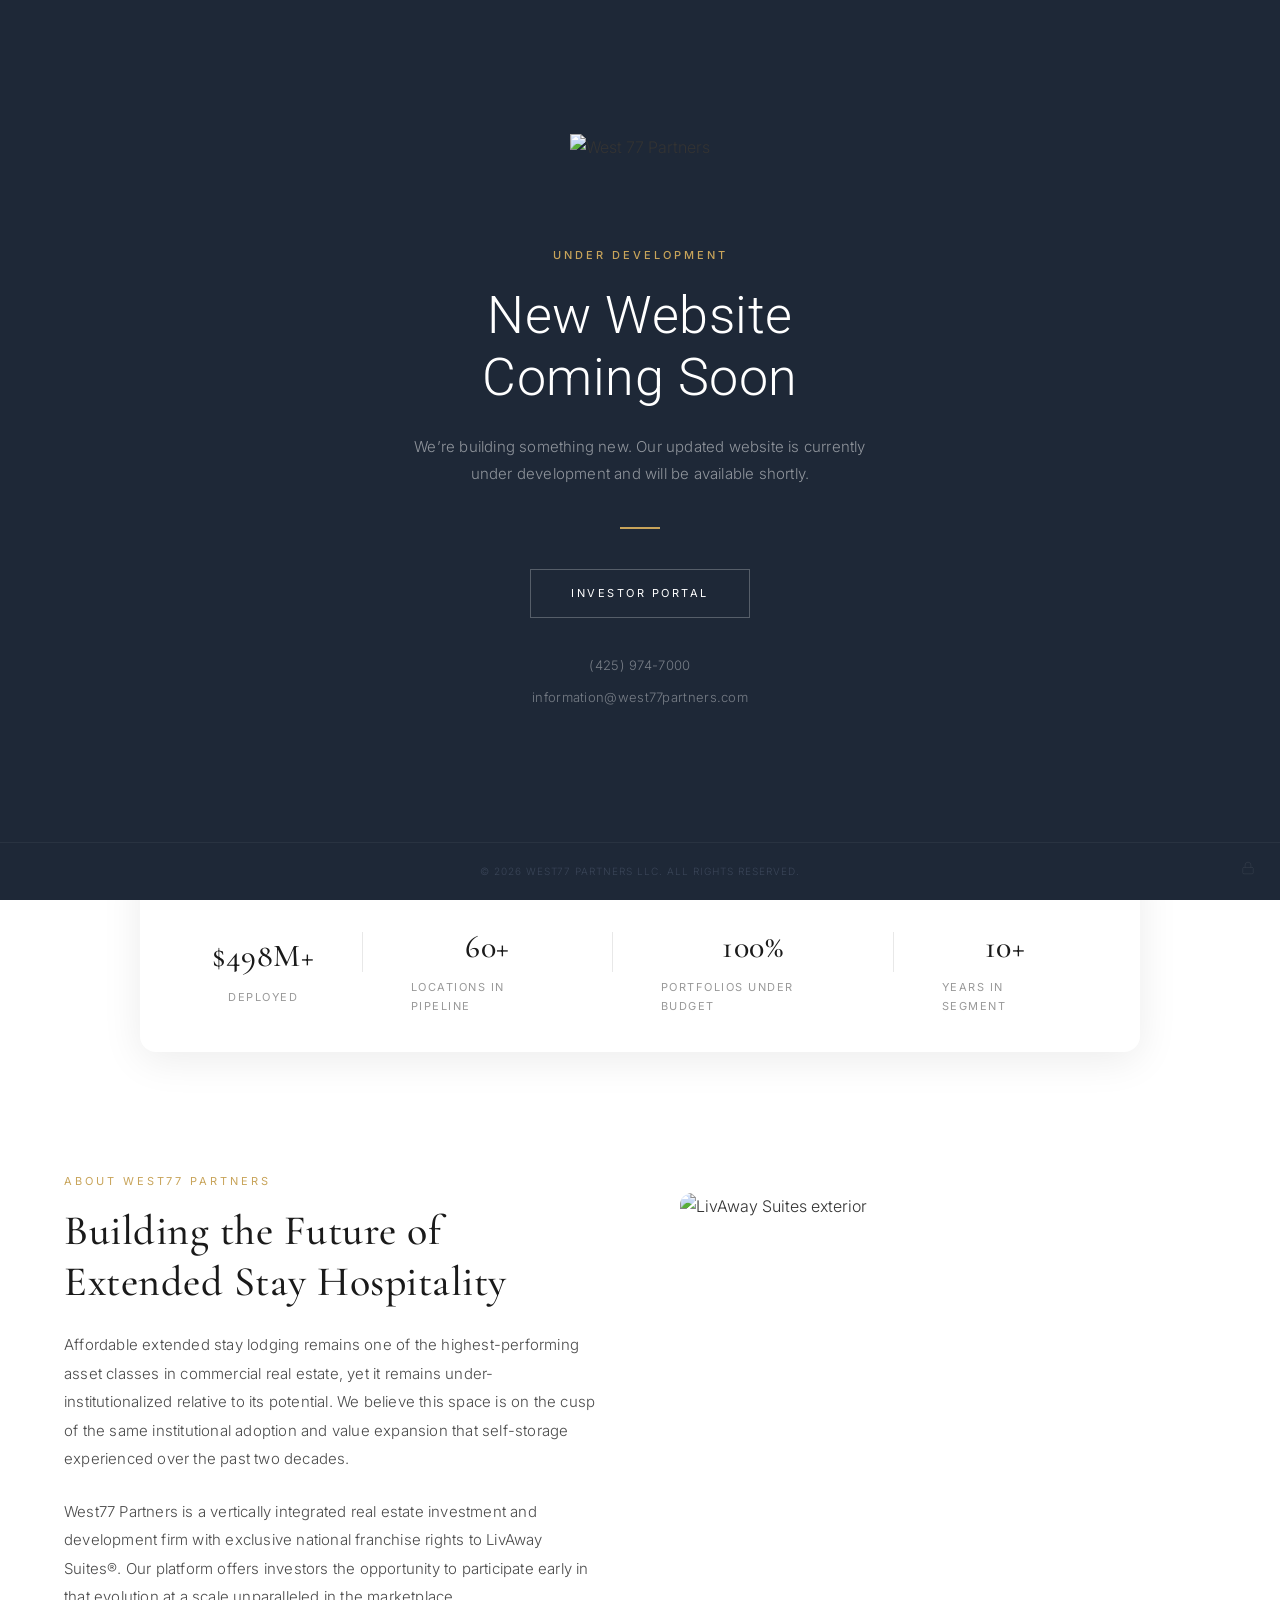
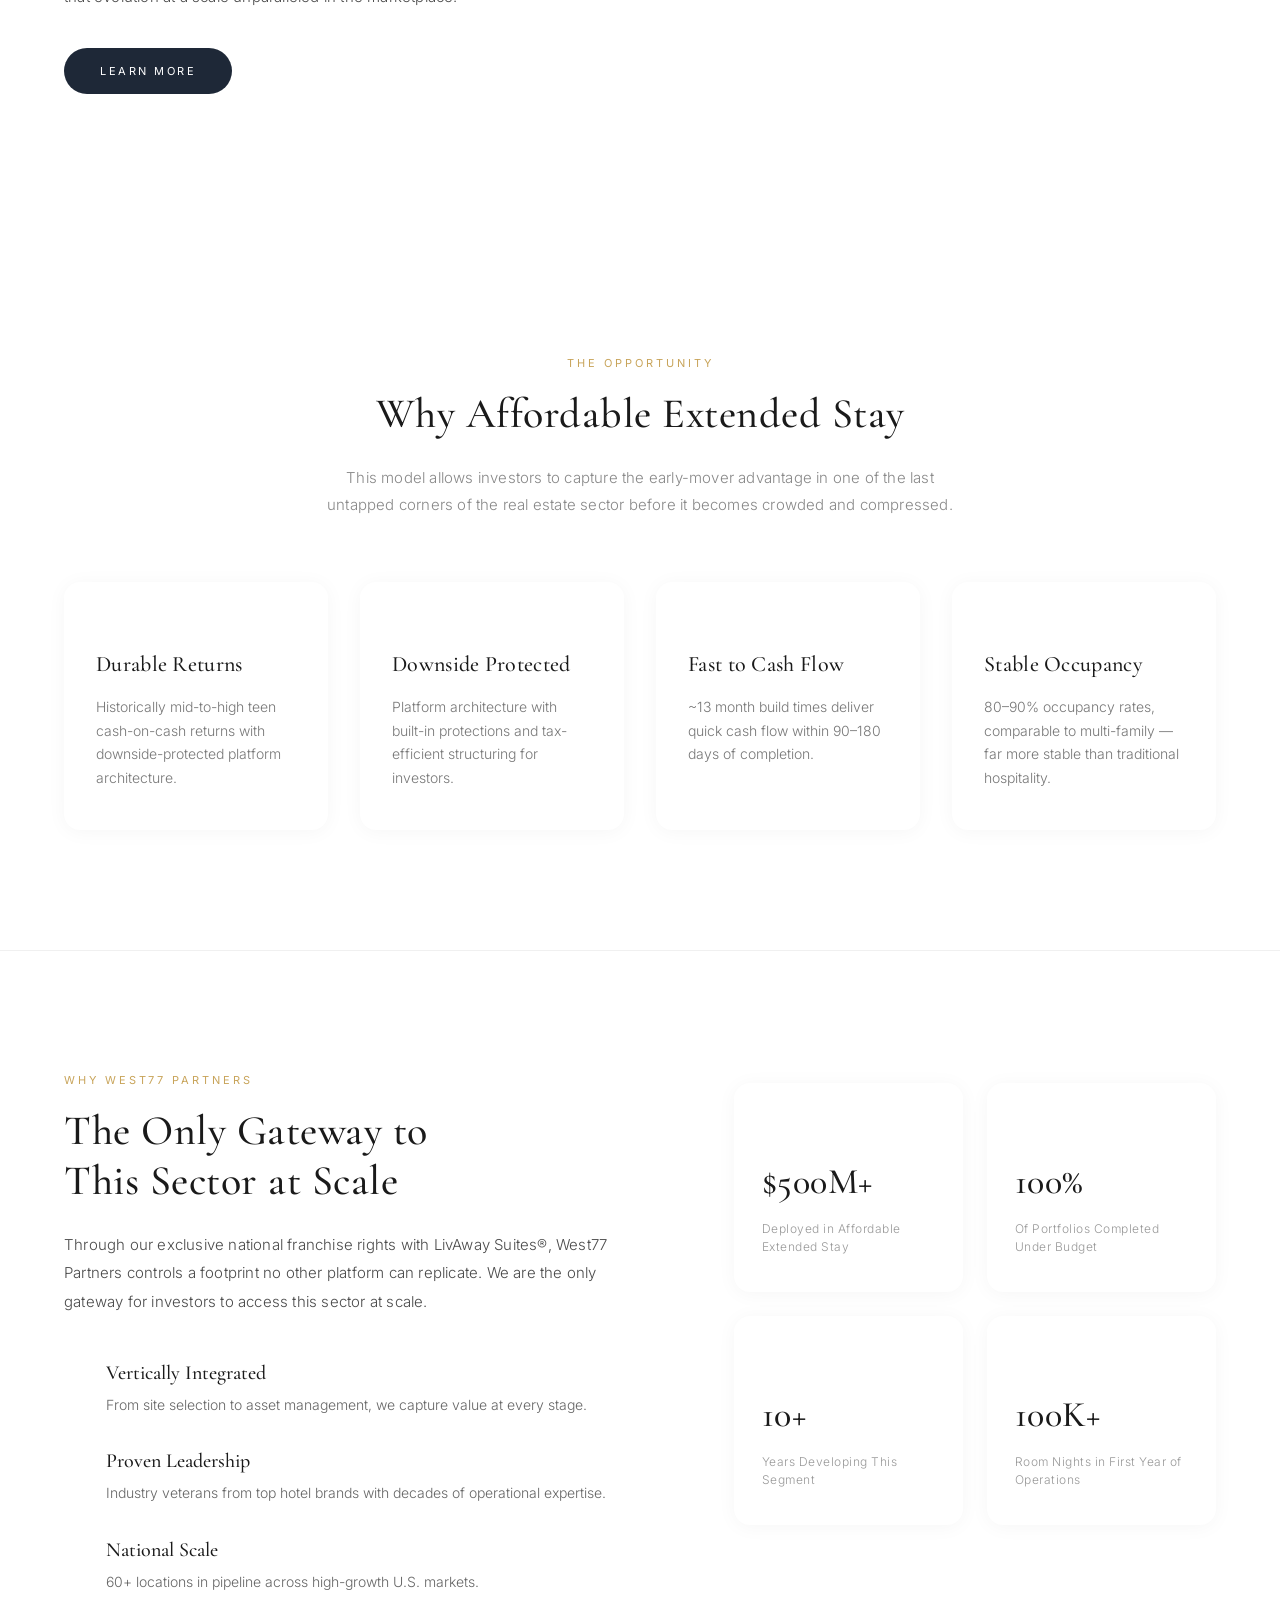
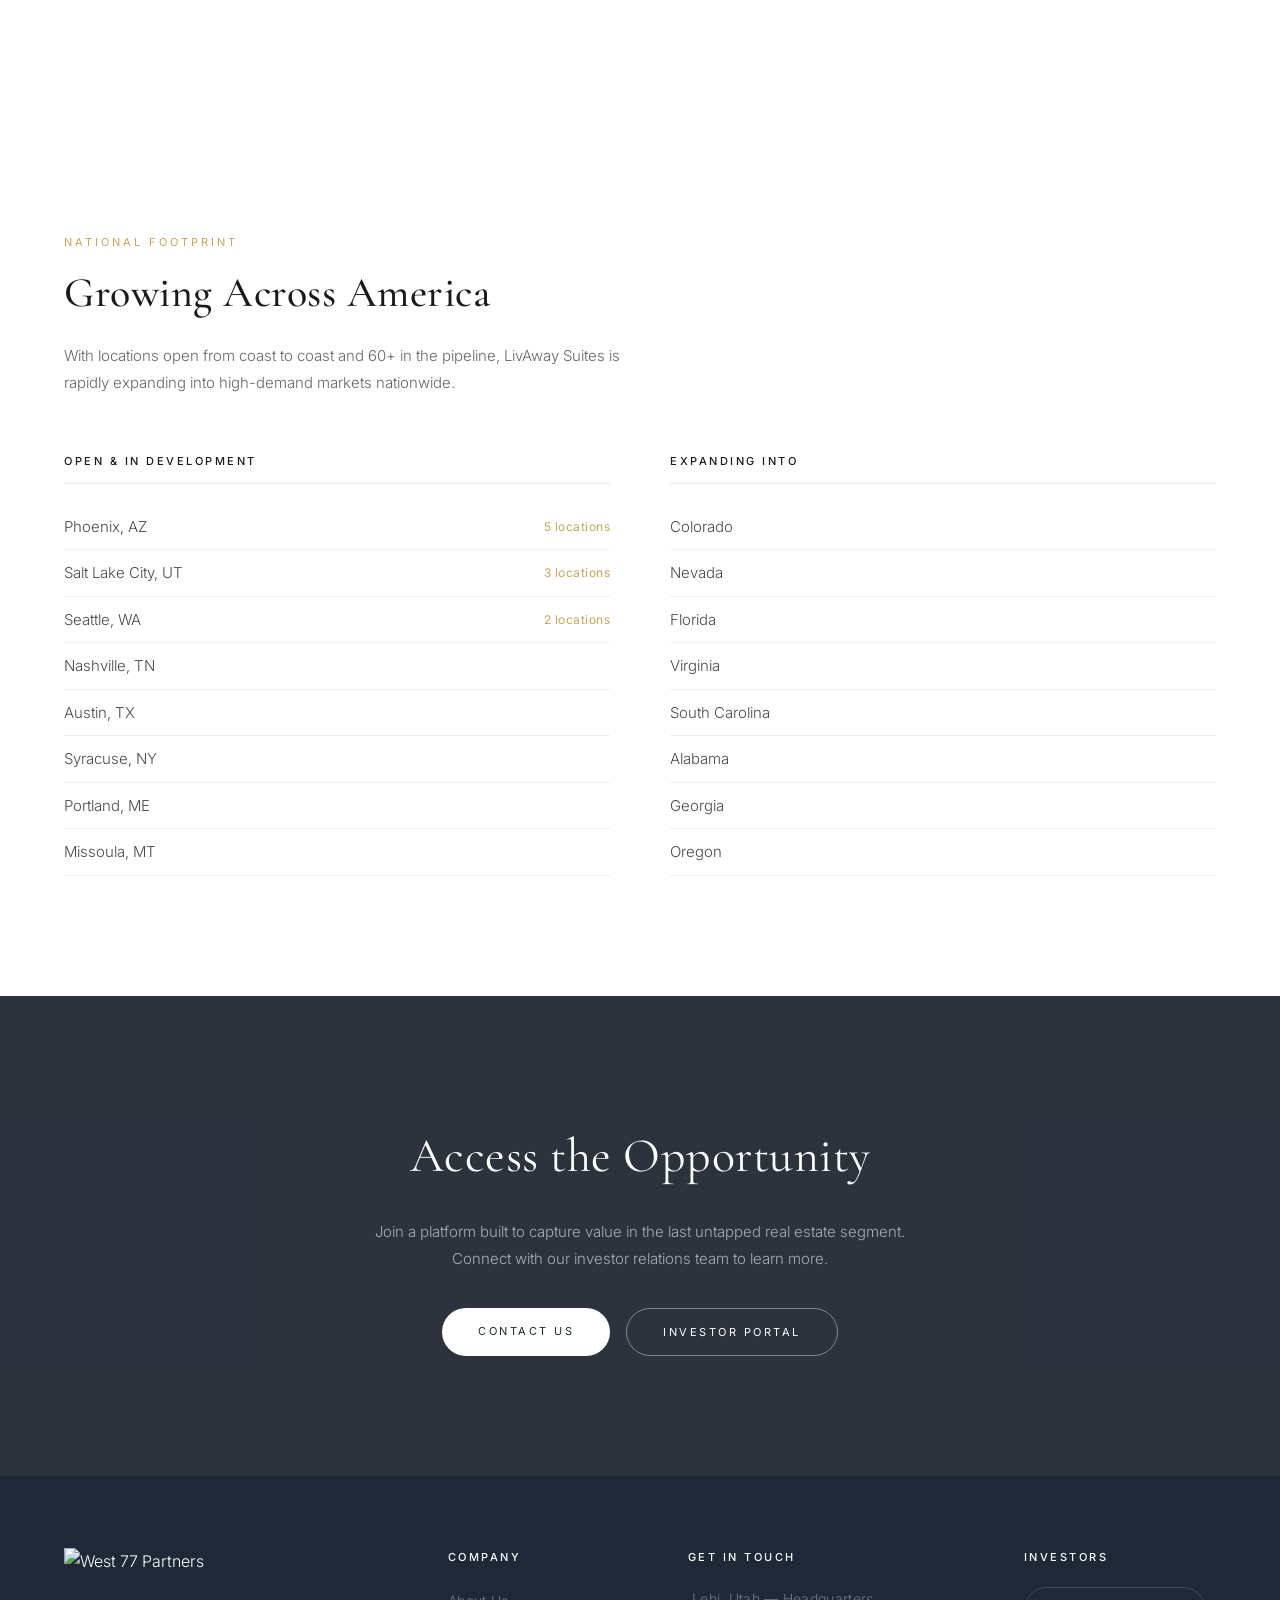
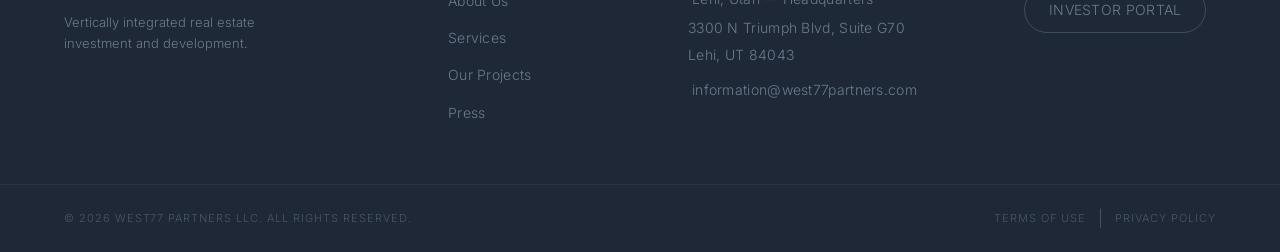
==== index.html @ bc7c690f "Break up boxy layout: floating trust bar, borderless cards, white sections - Trust bar now floats ov" ====
<!DOCTYPE html>
<html lang="en">
<head>
  <title>West77 Partners | Affordable Extended Stay Development</title>
  <meta charset="UTF-8">
  <meta name="viewport" content="width=device-width, initial-scale=1.0">
  <link rel="stylesheet" href="styles.css">
  <link rel="preconnect" href="https://fonts.googleapis.com">
  <link rel="preconnect" href="https://fonts.gstatic.com" crossorigin>
  <link href="https://fonts.googleapis.com/css2?family=Inter:wght@300;400;500&family=Cormorant+Garamond:ital,wght@0,300;0,400;0,500;0,600;1,300;1,400&family=Roboto:wght@300;400&display=swap" rel="stylesheet">
  <script src="https://unpkg.com/lucide@latest"></script>

</head>
<body>

  <!-- Coming Soon Gate -->
  <div id="gate" class="gate">
    <div class="gate__inner">
      <div class="gate__content">
        <img src="https://res.cloudinary.com/ddfrakts6/image/upload/v1774016789/Group_261_m4pspe.png" alt="West 77 Partners" class="gate__logo">
        <p class="gate__eyebrow">Under Development</p>
        <h1 class="gate__title">New Website<br>Coming Soon</h1>
        <p class="gate__text">We&rsquo;re building something new. Our updated website is currently under development and will be available shortly.</p>
        <div class="gate__divider"></div>
        <a href="https://west77partners.portal.agorareal.com/#/login" class="gate__btn">Investor Portal</a>
        <div class="gate__contact">
          <a href="tel:+14259747000">(425) 974-7000</a>
          <a href="mailto:information@west77partners.com">information@west77partners.com</a>
        </div>
      </div>
      <div class="gate__footer">
        <p>&copy; 2026 WEST77 PARTNERS LLC. ALL RIGHTS RESERVED.</p>
      </div>
    </div>
    <!-- Subtle unlock trigger -->
    <button id="gateUnlockTrigger" class="gate__unlock-trigger" aria-label="Preview site">
      <svg width="14" height="14" viewBox="0 0 24 24" fill="none" stroke="currentColor" stroke-width="1.5"><rect x="3" y="11" width="18" height="11" rx="2" ry="2"/><path d="M7 11V7a5 5 0 0 1 10 0v4"/></svg>
    </button>
    <!-- Password modal -->
    <div id="gateModal" class="gate__modal">
      <div class="gate__modal-box">
        <p class="gate__modal-label">Enter password to preview</p>
        <input type="password" id="gatePassword" class="gate__modal-input" placeholder="Password" autocomplete="off">
        <div class="gate__modal-actions">
          <button id="gateSubmit" class="gate__modal-submit">Enter</button>
          <button id="gateCancel" class="gate__modal-cancel">Cancel</button>
        </div>
        <p id="gateError" class="gate__modal-error"></p>
      </div>
    </div>
  </div>

  <header class="header ">
    <div class="header__inner">
      <a href="/" class="header__logo">
        <img src="https://res.cloudinary.com/ddfrakts6/image/upload/v1774016789/Group_261_m4pspe.png" alt="West 77 Partners" class="logo-img">
      </a>
      <nav class="nav">
        <ul class="nav__list">
          <li class="nav__item">
            <a href="about.html" class="nav__link ">ABOUT US</a>
          </li>
          <li class="nav__item">
            <a href="services.html" class="nav__link ">SERVICES</a>
          </li>
          <li class="nav__item">
            <a href="projects.html" class="nav__link ">OUR PROJECTS</a>
          </li>
          <li class="nav__item">
            <a href="press.html" class="nav__link ">PRESS</a>
          </li>
          <li class="nav__item">
            <a href="contact.html" class="nav__link ">CONTACT US</a>
          </li>
          <li class="nav__item">
            <a href="https://west77partners.portal.agorareal.com/#/login" class="nav__link nav__link--outlined">INVESTOR LOG IN</a>
          </li>
        </ul>
      </nav>
      <button class="hamburger" aria-label="Toggle menu">
        <span></span>
        <span></span>
        <span></span>
      </button>
    </div>
  </header>


  <!-- Hero Section -->
  <section class="hero">
    <picture>
      <source media="(max-width: 768px)" srcset="https://res.cloudinary.com/ddfrakts6/image/upload/v1774018094/image_huprno.png">
      <img src="https://res.cloudinary.com/ddfrakts6/image/upload/v1774018060/image_1_mczqfw.png" alt="LivAway Suites property at dusk" class="hero__img">
    </picture>
    <div class="hero__overlay"></div>
    <div class="hero__content">
      <p class="hero__eyebrow">Affordable Extended Stay Development</p>
      <h1 class="hero__title">The Last Untapped<br>Real Estate Segment</h1>
      <p class="hero__subtitle">Institutional-quality access to one of the highest-performing asset classes in commercial real estate.</p>
      <div class="hero__cta">
        <a href="#about" class="btn btn--white">The Opportunity</a>
        <a href="https://west77partners.portal.agorareal.com/#/login" class="btn btn--outline-white">Investor Login</a>
      </div>
    </div>
    <a href="#about" class="hero__scroll-arrow" aria-label="Scroll down">
      <svg width="20" height="20" viewBox="0 0 24 24" fill="none" stroke="currentColor" stroke-width="1.5"><path d="M12 5v14"/><path d="M19 12l-7 7-7-7"/></svg>
    </a>
  </section>

  <!-- Ticker / Trust Bar -->
  <section class="trust-bar">
    <div class="container trust-bar__inner">
      <div class="trust-bar__item">
        <i data-lucide="trending-up" class="trust-bar__icon"></i>
        <span class="trust-bar__number count-up">$500M+</span>
        <span class="trust-bar__label">Deployed</span>
      </div>
      <div class="trust-bar__divider"></div>
      <div class="trust-bar__item">
        <i data-lucide="map-pin" class="trust-bar__icon"></i>
        <span class="trust-bar__number count-up">60+</span>
        <span class="trust-bar__label">Locations in Pipeline</span>
      </div>
      <div class="trust-bar__divider"></div>
      <div class="trust-bar__item">
        <i data-lucide="check-circle" class="trust-bar__icon"></i>
        <span class="trust-bar__number count-up">100%</span>
        <span class="trust-bar__label">Portfolios Under Budget</span>
      </div>
      <div class="trust-bar__divider"></div>
      <div class="trust-bar__item">
        <i data-lucide="calendar" class="trust-bar__icon"></i>
        <span class="trust-bar__number count-up">10+</span>
        <span class="trust-bar__label">Years in Segment</span>
      </div>
    </div>
  </section>

  <!-- About / Thesis Section -->
  <section class="about" id="about">
    <div class="container about__grid">
      <div class="about__text reveal--left reveal">
        <p class="about__eyebrow">About West77 Partners</p>
        <h2 class="section-title">Building the Future of<br>Extended Stay Hospitality</h2>
        <p class="about__description">
          Affordable extended stay lodging remains one of the highest-performing asset classes in commercial real estate, yet it remains under-institutionalized relative to its potential. We believe this space is on the cusp of the same institutional adoption and value expansion that self-storage experienced over the past two decades.
        </p>
        <p class="about__description">
          West77 Partners is a vertically integrated real estate investment and development firm with exclusive national franchise rights to LivAway Suites&reg;. Our platform offers investors the opportunity to participate early in that evolution at a scale unparalleled in the marketplace.
        </p>
        <a href="#opportunity" class="btn btn--dark">Learn More</a>
      </div>
      <div class="about__image reveal--right reveal">
        <img src="https://res.cloudinary.com/ddfrakts6/image/upload/v1774018094/image_huprno.png" alt="LivAway Suites exterior" class="about__img">
      </div>
    </div>
  </section>

  <!-- The Opportunity -->
  <section class="opportunity" id="opportunity">
    <div class="container">
      <div class="opportunity__header reveal">
        <p class="opportunity__eyebrow">The Opportunity</p>
        <h2 class="section-title">Why Affordable Extended Stay</h2>
        <p class="opportunity__intro">This model allows investors to capture the early-mover advantage in one of the last untapped corners of the real estate sector before it becomes crowded and compressed.</p>
      </div>
      <div class="opportunity__grid reveal-stagger">
        <div class="opportunity__card reveal-item">
          <div class="opportunity__icon">
            <i data-lucide="dollar-sign" class="icon icon--gold"></i>
          </div>
          <h3 class="opportunity__card-title">Durable Returns</h3>
          <p class="opportunity__card-text">Historically mid-to-high teen cash-on-cash returns with downside-protected platform architecture.</p>
        </div>
        <div class="opportunity__card reveal-item">
          <div class="opportunity__icon">
            <i data-lucide="shield" class="icon icon--gold"></i>
          </div>
          <h3 class="opportunity__card-title">Downside Protected</h3>
          <p class="opportunity__card-text">Platform architecture with built-in protections and tax-efficient structuring for investors.</p>
        </div>
        <div class="opportunity__card reveal-item">
          <div class="opportunity__icon">
            <i data-lucide="clock" class="icon icon--gold"></i>
          </div>
          <h3 class="opportunity__card-title">Fast to Cash Flow</h3>
          <p class="opportunity__card-text">~13 month build times deliver quick cash flow within 90&ndash;180 days of completion.</p>
        </div>
        <div class="opportunity__card reveal-item">
          <div class="opportunity__icon">
            <i data-lucide="activity" class="icon icon--gold"></i>
          </div>
          <h3 class="opportunity__card-title">Stable Occupancy</h3>
          <p class="opportunity__card-text">80&ndash;90% occupancy rates, comparable to multi-family &mdash; far more stable than traditional hospitality.</p>
        </div>
      </div>
    </div>
  </section>

  <!-- Why West77 -->
  <section class="why" id="services">
    <div class="container why__grid">
      <div class="why__text reveal--left reveal">
        <p class="why__eyebrow">Why West77 Partners</p>
        <h2 class="section-title">The Only Gateway to<br>This Sector at Scale</h2>
        <p class="why__description">
          Through our exclusive national franchise rights with LivAway Suites&reg;, West77 Partners controls a footprint no other platform can replicate. We are the only gateway for investors to access this sector at scale.
        </p>
        <div class="why__features">
          <div class="why__feature">
            <i data-lucide="layers" class="icon icon--gold-sm"></i>
            <div>
              <h4 class="why__feature-title">Vertically Integrated</h4>
              <p class="why__feature-text">From site selection to asset management, we capture value at every stage.</p>
            </div>
          </div>
          <div class="why__feature">
            <i data-lucide="award" class="icon icon--gold-sm"></i>
            <div>
              <h4 class="why__feature-title">Proven Leadership</h4>
              <p class="why__feature-text">Industry veterans from top hotel brands with decades of operational expertise.</p>
            </div>
          </div>
          <div class="why__feature">
            <i data-lucide="globe" class="icon icon--gold-sm"></i>
            <div>
              <h4 class="why__feature-title">National Scale</h4>
              <p class="why__feature-text">60+ locations in pipeline across high-growth U.S. markets.</p>
            </div>
          </div>
        </div>
      </div>
      <div class="why__stats reveal-stagger">
        <div class="why__stat-card reveal-item">
          <i data-lucide="trending-up" class="why__stat-icon"></i>
          <span class="why__stat-number">$500M+</span>
          <span class="why__stat-label">Deployed in Affordable Extended Stay</span>
        </div>
        <div class="why__stat-card reveal-item">
          <i data-lucide="check-circle" class="why__stat-icon"></i>
          <span class="why__stat-number">100%</span>
          <span class="why__stat-label">Of Portfolios Completed Under Budget</span>
        </div>
        <div class="why__stat-card reveal-item">
          <i data-lucide="calendar" class="why__stat-icon"></i>
          <span class="why__stat-number">10+</span>
          <span class="why__stat-label">Years Developing This Segment</span>
        </div>
        <div class="why__stat-card reveal-item">
          <i data-lucide="bed-double" class="why__stat-icon"></i>
          <span class="why__stat-number">100K+</span>
          <span class="why__stat-label">Room Nights in First Year of Operations</span>
        </div>
      </div>
    </div>
  </section>

  <!-- National Footprint -->
  <section class="footprint" id="projects">
    <div class="container">
      <div class="footprint__header reveal">
        <p class="footprint__eyebrow">National Footprint</p>
        <h2 class="section-title">Growing Across America</h2>
        <p class="footprint__intro">With locations open from coast to coast and 60+ in the pipeline, LivAway Suites is rapidly expanding into high-demand markets nationwide.</p>
      </div>
      <div class="footprint__locations reveal">
        <div class="footprint__col">
          <h4 class="footprint__col-title">Open &amp; In Development</h4>
          <ul class="footprint__list">
            <li>Phoenix, AZ <span class="footprint__count">5 locations</span></li>
            <li>Salt Lake City, UT <span class="footprint__count">3 locations</span></li>
            <li>Seattle, WA <span class="footprint__count">2 locations</span></li>
            <li>Nashville, TN</li>
            <li>Austin, TX</li>
            <li>Syracuse, NY</li>
            <li>Portland, ME</li>
            <li>Missoula, MT</li>
          </ul>
        </div>
        <div class="footprint__col">
          <h4 class="footprint__col-title">Expanding Into</h4>
          <ul class="footprint__list">
            <li>Colorado</li>
            <li>Nevada</li>
            <li>Florida</li>
            <li>Virginia</li>
            <li>South Carolina</li>
            <li>Alabama</li>
            <li>Georgia</li>
            <li>Oregon</li>
          </ul>
        </div>
      </div>
    </div>
  </section>

  <!-- CTA Section -->
  <section class="cta">
    <div class="cta__bg" style="background-image: url('https://res.cloudinary.com/ddfrakts6/image/upload/v1774018060/image_1_mczqfw.png');"></div>
    <div class="cta__overlay"></div>
    <div class="container cta__content reveal--scale reveal">
      <h2 class="cta__title">Access the Opportunity</h2>
      <p class="cta__text">Join a platform built to capture value in the last untapped real estate segment. Connect with our investor relations team to learn more.</p>
      <div class="cta__buttons">
        <a href="contact.html" class="btn btn--white">Contact Us</a>
        <a href="https://west77partners.portal.agorareal.com/#/login" class="btn btn--outline-white">Investor Portal</a>
      </div>
    </div>
  </section>

  <footer class="footer" id="contact">
    <div class="container footer__grid">
      <div class="footer__logo">
        <img src="https://res.cloudinary.com/ddfrakts6/image/upload/v1774016789/Group_261_m4pspe.png" alt="West 77 Partners" class="footer__logo-img">
        <p class="footer__tagline">Vertically integrated real estate investment and development.</p>
      </div>
      <div class="footer__links">
        <h4 class="footer__heading">COMPANY</h4>
        <ul class="footer__list">
          <li><a href="about.html">About Us</a></li>
          <li><a href="services.html">Services</a></li>
          <li><a href="projects.html">Our Projects</a></li>
          <li><a href="press.html">Press</a></li>
        </ul>
      </div>
      <div class="footer__contact">
        <h4 class="footer__heading">GET IN TOUCH</h4>
        <p><i data-lucide="map-pin" class="footer__icon"></i> Lehi, Utah &mdash; Headquarters</p>
        <p>3300 N Triumph Blvd, Suite G70</p>
        <p>Lehi, UT 84043</p>
        <p class="footer__contact-gap"><i data-lucide="mail" class="footer__icon"></i> <a href="mailto:information@west77partners.com">information@west77partners.com</a></p>
      </div>
      <div class="footer__investor">
        <h4 class="footer__heading">INVESTORS</h4>
        <a href="https://west77partners.portal.agorareal.com/#/login" class="btn btn--outline-light btn--sm">Investor Portal</a>
      </div>
    </div>
    <div class="footer__bottom">
      <div class="container footer__bottom-inner">
        <p>&copy; 2026 WEST77 PARTNERS LLC. ALL RIGHTS RESERVED.</p>
        <div class="footer__legal">
          <a href="#">TERMS OF USE</a>
          <span>|</span>
          <a href="#">PRIVACY POLICY</a>
        </div>
      </div>
    </div>
  </footer>

  <script src="script.js"></script>
  <script>lucide.createIcons();</script>

  <style>
    /* ========== Coming Soon Gate ========== */
    .gate {
      position: fixed;
      inset: 0;
      z-index: 10000;
      background: #1e2837;
      display: flex;
      align-items: center;
      justify-content: center;
      transition: opacity 0.6s cubic-bezier(0.16, 1, 0.3, 1),
                  visibility 0.6s;
    }
    .gate.gate--hidden {
      opacity: 0;
      visibility: hidden;
      pointer-events: none;
    }
    .gate__inner {
      width: 100%;
      min-height: 100vh;
      display: flex;
      flex-direction: column;
      align-items: center;
      justify-content: center;
    }
    .gate__content {
      text-align: center;
      max-width: 520px;
      padding: 40px 24px;
      flex: 1;
      display: flex;
      flex-direction: column;
      align-items: center;
      justify-content: center;
    }
    .gate__logo {
      height: 60px;
      width: auto;
      margin-bottom: 52px;
      animation: gateFadeIn 1s 0.2s cubic-bezier(0.16, 1, 0.3, 1) both;
    }
    .gate__eyebrow {
      font-family: 'Inter', sans-serif;
      font-size: 11px;
      font-weight: 500;
      letter-spacing: 3px;
      text-transform: uppercase;
      color: #c8a45a;
      margin-bottom: 20px;
      animation: gateFadeUp 0.8s 0.4s cubic-bezier(0.16, 1, 0.3, 1) both;
    }
    .gate__title {
      font-family: 'Roboto', sans-serif;
      font-size: 52px;
      font-weight: 300;
      color: #fff;
      line-height: 1.2;
      margin-bottom: 24px;
      letter-spacing: 0.5px;
      animation: gateFadeUp 0.8s 0.5s cubic-bezier(0.16, 1, 0.3, 1) both;
    }
    .gate__text {
      font-size: 15px;
      font-weight: 300;
      color: rgba(255, 255, 255, 0.5);
      line-height: 1.8;
      margin-bottom: 40px;
      letter-spacing: 0.2px;
      animation: gateFadeUp 0.8s 0.6s cubic-bezier(0.16, 1, 0.3, 1) both;
    }
    .gate__divider {
      width: 40px;
      height: 2px;
      background: #c8a45a;
      margin: 0 auto 40px;
      animation: gateFadeUp 0.8s 0.7s cubic-bezier(0.16, 1, 0.3, 1) both;
    }
    .gate__btn {
      display: inline-block;
      padding: 14px 40px;
      font-family: 'Inter', sans-serif;
      font-size: 11px;
      font-weight: 400;
      letter-spacing: 2.5px;
      text-transform: uppercase;
      text-decoration: none;
      border: 1px solid rgba(255, 255, 255, 0.25);
      color: #fff;
      background: transparent;
      transition: all 0.3s;
      margin-bottom: 36px;
      animation: gateFadeUp 0.8s 0.8s cubic-bezier(0.16, 1, 0.3, 1) both;
    }
    .gate__btn:hover {
      background: #fff;
      color: #1e2837;
      border-color: #fff;
    }
    .gate__contact {
      display: flex;
      flex-direction: column;
      align-items: center;
      gap: 10px;
      animation: gateFadeUp 0.8s 0.9s cubic-bezier(0.16, 1, 0.3, 1) both;
    }
    .gate__contact a {
      color: rgba(255, 255, 255, 0.4);
      font-size: 13px;
      font-weight: 300;
      text-decoration: none;
      letter-spacing: 0.3px;
      transition: color 0.3s;
    }
    .gate__contact a:hover { color: #c8a45a; }
    .gate__footer {
      padding: 20px 24px;
      border-top: 1px solid rgba(255, 255, 255, 0.05);
      width: 100%;
      text-align: center;
    }
    .gate__footer p {
      font-size: 10px;
      color: #3a4558;
      letter-spacing: 1px;
    }

    /* Unlock trigger - small, subtle bottom-right icon */
    .gate__unlock-trigger {
      position: fixed;
      bottom: 16px;
      right: 16px;
      width: 32px;
      height: 32px;
      background: none;
      border: none;
      color: rgba(255, 255, 255, 0.08);
      cursor: pointer;
      display: flex;
      align-items: center;
      justify-content: center;
      transition: color 0.3s;
      z-index: 10001;
      padding: 0;
    }
    .gate__unlock-trigger:hover {
      color: rgba(255, 255, 255, 0.25);
    }

    /* Password modal */
    .gate__modal {
      position: fixed;
      inset: 0;
      z-index: 10002;
      background: rgba(15, 20, 30, 0.7);
      backdrop-filter: blur(8px);
      display: none;
      align-items: center;
      justify-content: center;
    }
    .gate__modal.active {
      display: flex;
    }
    .gate__modal-box {
      background: #1e2837;
      border: 1px solid rgba(255, 255, 255, 0.08);
      padding: 40px;
      max-width: 340px;
      width: 100%;
      text-align: center;
    }
    .gate__modal-label {
      font-family: 'Inter', sans-serif;
      font-size: 12px;
      font-weight: 400;
      letter-spacing: 1.5px;
      text-transform: uppercase;
      color: rgba(255, 255, 255, 0.5);
      margin-bottom: 20px;
    }
    .gate__modal-input {
      width: 100%;
      padding: 12px 16px;
      font-family: 'Inter', sans-serif;
      font-size: 14px;
      font-weight: 300;
      color: #fff;
      background: rgba(255, 255, 255, 0.05);
      border: 1px solid rgba(255, 255, 255, 0.12);
      outline: none;
      text-align: center;
      letter-spacing: 4px;
      margin-bottom: 20px;
      transition: border-color 0.3s;
    }
    .gate__modal-input:focus {
      border-color: #c8a45a;
    }
    .gate__modal-input::placeholder {
      color: rgba(255, 255, 255, 0.2);
      letter-spacing: 1px;
    }
    .gate__modal-actions {
      display: flex;
      gap: 12px;
    }
    .gate__modal-submit,
    .gate__modal-cancel {
      flex: 1;
      padding: 11px 20px;
      font-family: 'Inter', sans-serif;
      font-size: 11px;
      font-weight: 400;
      letter-spacing: 2px;
      text-transform: uppercase;
      border: none;
      cursor: pointer;
      transition: all 0.3s;
    }
    .gate__modal-submit {
      background: #c8a45a;
      color: #1e2837;
    }
    .gate__modal-submit:hover {
      background: #d4b06a;
    }
    .gate__modal-cancel {
      background: transparent;
      color: rgba(255, 255, 255, 0.4);
      border: 1px solid rgba(255, 255, 255, 0.1);
    }
    .gate__modal-cancel:hover {
      color: #fff;
      border-color: rgba(255, 255, 255, 0.3);
    }
    .gate__modal-error {
      font-family: 'Inter', sans-serif;
      font-size: 12px;
      font-weight: 300;
      color: #e57373;
      margin-top: 14px;
      min-height: 18px;
    }

    @keyframes gateFadeIn {
      from { opacity: 0; }
      to { opacity: 1; }
    }
    @keyframes gateFadeUp {
      from { opacity: 0; transform: translateY(20px); }
      to { opacity: 1; transform: translateY(0); }
    }

    @media (max-width: 768px) {
      .gate__title { font-size: 36px; }
      .gate__logo { height: 48px; margin-bottom: 36px; }
    }
  </style>

  <script>
    (function() {
      var gate = document.getElementById('gate');
      var trigger = document.getElementById('gateUnlockTrigger');
      var modal = document.getElementById('gateModal');
      var input = document.getElementById('gatePassword');
      var submit = document.getElementById('gateSubmit');
      var cancel = document.getElementById('gateCancel');
      var error = document.getElementById('gateError');
      var PASS = '12345';

      // Check if already unlocked this session
      if (sessionStorage.getItem('w77_unlocked') === '1') {
        gate.classList.add('gate--hidden');
        gate.style.display = 'none';
        return;
      }

      // Prevent body scroll when gate is showing
      document.body.style.overflow = 'hidden';

      trigger.addEventListener('click', function() {
        modal.classList.add('active');
        input.value = '';
        error.textContent = '';
        setTimeout(function() { input.focus(); }, 100);
      });

      cancel.addEventListener('click', function() {
        modal.classList.remove('active');
        input.value = '';
        error.textContent = '';
      });

      function tryUnlock() {
        if (input.value === PASS) {
          sessionStorage.setItem('w77_unlocked', '1');
          modal.classList.remove('active');
          gate.classList.add('gate--hidden');
          document.body.style.overflow = '';
          setTimeout(function() { gate.style.display = 'none'; }, 700);
        } else {
          error.textContent = 'Incorrect password';
          input.value = '';
          input.focus();
        }
      }

      submit.addEventListener('click', tryUnlock);
      input.addEventListener('keydown', function(e) {
        if (e.key === 'Enter') tryUnlock();
      });

      // Close modal on backdrop click
      modal.addEventListener('click', function(e) {
        if (e.target === modal) {
          modal.classList.remove('active');
          input.value = '';
          error.textContent = '';
        }
      });
    })();
  </script>

</body>
</html>
---- styles.css ----
/* ========== Reset & Base ========== */
*, *::before, *::after {
  margin: 0;
  padding: 0;
  box-sizing: border-box;
}

html {
  scroll-behavior: smooth;
}

body {
  font-family: 'Inter', sans-serif;
  font-weight: 300;
  color: #333;
  line-height: 1.7;
  -webkit-font-smoothing: antialiased;
  -moz-osx-font-smoothing: grayscale;
}

a {
  text-decoration: none;
  color: inherit;
}

ul {
  list-style: none;
}

img {
  max-width: 100%;
  display: block;
}

.container {
  max-width: 1200px;
  margin: 0 auto;
  padding: 0 24px;
}

/* ========== Header / Nav ========== */
.header {
  position: fixed;
  top: 0;
  left: 0;
  right: 0;
  z-index: 100;
  background: rgba(20, 30, 45, 0.55);
  backdrop-filter: blur(4px);
}

.header__inner {
  max-width: 1400px;
  margin: 0 auto;
  padding: 0 40px;
  display: flex;
  align-items: center;
  justify-content: space-between;
  height: 90px;
}

.header__logo {
  display: flex;
  align-items: center;
}

.logo-img {
  height: 56px;
  width: auto;
}

.nav__list {
  display: flex;
  align-items: center;
  gap: 36px;
}

.nav__link {
  color: #fff;
  font-family: 'Inter', sans-serif;
  font-size: 12px;
  font-weight: 400;
  letter-spacing: 2px;
  transition: color 0.3s;
}

.nav__link:hover {
  color: rgba(255, 255, 255, 0.7);
}

.nav__arrow {
  font-size: 9px;
  margin-left: 4px;
  opacity: 0.8;
}

.nav__link--outlined {
  border: 1px solid rgba(255, 255, 255, 0.7);
  padding: 10px 24px;
  border-radius: 28px;
  font-weight: 400;
  transition: background 0.3s, color 0.3s, border-color 0.3s;
}

.nav__link--outlined:hover {
  background: #fff;
  color: #1e2837;
  border-color: #fff;
}

.hamburger {
  display: none;
  flex-direction: column;
  gap: 5px;
  background: none;
  border: none;
  cursor: pointer;
  padding: 4px;
}

.hamburger span {
  display: block;
  width: 24px;
  height: 2px;
  background: #fff;
  transition: 0.3s;
}

/* ========== Hero ========== */
.hero {
  position: relative;
  height: 100vh;
  min-height: 600px;
  overflow: hidden;
  display: flex;
  align-items: center;
}

.hero__img {
  position: absolute;
  inset: 0;
  width: 100%;
  height: 100%;
  object-fit: cover;
  object-position: center center;
}

.hero__overlay {
  position: absolute;
  inset: 0;
  background: linear-gradient(
    to right,
    rgba(15, 23, 35, 0.9) 0%,
    rgba(15, 23, 35, 0.7) 45%,
    rgba(15, 23, 35, 0.25) 100%
  );
  pointer-events: none;
}

.hero__content {
  position: relative;
  z-index: 2;
  max-width: 1400px;
  margin: 0 auto;
  padding: 0 40px;
  padding-top: 90px;
}

/* Hero entrance animation */
@keyframes heroFadeUp {
  from {
    opacity: 0;
    transform: translateY(30px);
  }
  to {
    opacity: 1;
    transform: translateY(0);
  }
}

.hero__eyebrow,
.hero__title,
.hero__subtitle,
.hero__cta {
  animation: heroFadeUp 1s cubic-bezier(0.16, 1, 0.3, 1) both;
}

.hero__eyebrow { animation-delay: 0.2s; }
.hero__title { animation-delay: 0.4s; }
.hero__subtitle { animation-delay: 0.6s; }
.hero__cta { animation-delay: 0.8s; }

.hero__eyebrow {
  font-family: 'Inter', sans-serif;
  font-size: 12px;
  font-weight: 500;
  letter-spacing: 3px;
  text-transform: uppercase;
  color: #c8a45a;
  margin-bottom: 20px;
}

.hero__title {
  font-family: 'Cormorant Garamond', Georgia, serif;
  font-size: 64px;
  font-weight: 400;
  color: #fff;
  line-height: 1.15;
  margin-bottom: 24px;
  letter-spacing: 0.5px;
  text-shadow: 0 1px 8px rgba(0, 0, 0, 0.3);
}

.hero__subtitle {
  font-family: 'Inter', sans-serif;
  font-size: 16px;
  font-weight: 300;
  color: rgba(255, 255, 255, 0.85);
  max-width: 480px;
  line-height: 1.7;
  margin-bottom: 40px;
  letter-spacing: 0.3px;
}

.hero__cta {
  display: flex;
  gap: 16px;
}

.hero__scroll-arrow {
  position: absolute;
  bottom: 36px;
  left: 50%;
  transform: translateX(-50%);
  z-index: 2;
  color: rgba(255, 255, 255, 0.4);
  display: flex;
  align-items: center;
  justify-content: center;
  width: 44px;
  height: 44px;
  border: 1px solid rgba(255, 255, 255, 0.15);
  border-radius: 50%;
  transition: color 0.3s, border-color 0.3s, transform 0.3s;
  animation: heroFadeUp 1s 1.2s cubic-bezier(0.16, 1, 0.3, 1) both, bounceSubtle 2.4s 2.5s ease-in-out infinite;
}

.hero__scroll-arrow:hover {
  color: #fff;
  border-color: rgba(255, 255, 255, 0.4);
}

@keyframes bounceSubtle {
  0%, 100% { transform: translateX(-50%) translateY(0); }
  50% { transform: translateX(-50%) translateY(6px); }
}

/* ========== Icons (Lucide) ========== */
.icon {
  width: 32px;
  height: 32px;
  stroke-width: 1.25;
}

.icon--gold {
  color: #c8a45a;
  width: 32px;
  height: 32px;
  stroke-width: 1.25;
}

.icon--gold-sm {
  color: #c8a45a;
  width: 22px;
  height: 22px;
  stroke-width: 1.25;
  flex-shrink: 0;
  margin-top: 3px;
}

.icon--white {
  color: #fff;
  width: 20px;
  height: 20px;
  stroke-width: 1.25;
}

.icon--muted {
  color: #6b7b8d;
  width: 18px;
  height: 18px;
  stroke-width: 1.25;
}

/* ========== Buttons ========== */
.btn {
  display: inline-block;
  padding: 14px 36px;
  font-family: 'Inter', sans-serif;
  font-size: 11px;
  font-weight: 400;
  letter-spacing: 2.5px;
  text-transform: uppercase;
  border: none;
  border-radius: 32px;
  cursor: pointer;
  transition: all 0.4s cubic-bezier(0.16, 1, 0.3, 1);
  text-align: center;
}

.btn--dark {
  background: #1e2837;
  color: #fff;
}

.btn--dark:hover {
  background: #2c3e50;
}

.btn--white {
  background: #fff;
  color: #1e2837;
}

.btn--white:hover {
  background: rgba(255, 255, 255, 0.9);
}

.btn--outline-white {
  background: transparent;
  color: #fff;
  border: 1px solid rgba(255, 255, 255, 0.4);
}

.btn--outline-white:hover {
  background: #fff;
  color: #1e2837;
  border-color: #fff;
}

.btn--outline-light {
  background: transparent;
  color: #90a4ae;
  border: 1px solid rgba(144, 164, 174, 0.3);
}

.btn--outline-light:hover {
  color: #fff;
  border-color: rgba(255, 255, 255, 0.5);
}

.btn--sm {
  padding: 10px 24px;
  font-size: 10px;
}

.btn--dark:hover {
  box-shadow: 0 4px 20px rgba(30, 40, 55, 0.3);
}

.btn--white:hover {
  box-shadow: 0 4px 20px rgba(0, 0, 0, 0.1);
}

/* ========== Trust Bar ========== */
.trust-bar {
  background: transparent;
  padding: 0;
  position: relative;
  margin-top: -48px;
  z-index: 3;
}

.trust-bar__inner {
  display: flex;
  align-items: center;
  justify-content: center;
  background: #fff;
  border-radius: 16px;
  box-shadow: 0 8px 40px rgba(0, 0, 0, 0.08);
  max-width: 1000px;
  margin: 0 auto;
}

.trust-bar__item {
  display: flex;
  flex-direction: column;
  align-items: center;
  padding: 36px 48px;
}

.trust-bar__icon {
  color: #c8a45a;
  width: 22px;
  height: 22px;
  stroke-width: 1.25;
  margin-bottom: 10px;
  opacity: 0.7;
}

.trust-bar__number {
  font-family: 'Cormorant Garamond', Georgia, serif;
  font-size: 32px;
  font-weight: 500;
  color: #1a1a1a;
  letter-spacing: 0.5px;
  margin-bottom: 4px;
}

.trust-bar__label {
  font-family: 'Inter', sans-serif;
  font-size: 11px;
  font-weight: 400;
  color: #999;
  letter-spacing: 1.5px;
  text-transform: uppercase;
}

.trust-bar__divider {
  width: 1px;
  height: 40px;
  background: #e8e8e8;
}

/* ========== Section Titles ========== */
.section-title {
  font-family: 'Cormorant Garamond', Georgia, serif;
  font-size: 42px;
  font-weight: 500;
  color: #1a1a1a;
  margin-bottom: 24px;
  line-height: 1.2;
  letter-spacing: 0.5px;
}

.section-title--white {
  color: #fff;
}

/* ========== About ========== */
.about {
  padding: 120px 0;
}

.about__grid {
  display: grid;
  grid-template-columns: 1fr 1fr;
  gap: 80px;
  align-items: center;
}

.about__eyebrow {
  font-family: 'Inter', sans-serif;
  font-size: 11px;
  font-weight: 400;
  letter-spacing: 3px;
  text-transform: uppercase;
  color: #c8a45a;
  margin-bottom: 16px;
}

.about__description {
  color: #4a4a4a;
  font-size: 15px;
  font-weight: 300;
  line-height: 1.9;
  margin-bottom: 24px;
  letter-spacing: 0.2px;
}

.about__description:last-of-type {
  margin-bottom: 36px;
}

.about__img {
  width: 100%;
  height: 480px;
  object-fit: cover;
  border-radius: 12px;
}

/* ========== Opportunity ========== */
.opportunity {
  background: #fff;
  padding: 140px 0 120px;
}

.opportunity__header {
  text-align: center;
  max-width: 640px;
  margin: 0 auto 64px;
}

.opportunity__eyebrow {
  font-family: 'Inter', sans-serif;
  font-size: 11px;
  font-weight: 400;
  letter-spacing: 3px;
  text-transform: uppercase;
  color: #c8a45a;
  margin-bottom: 16px;
}

.opportunity__intro {
  font-family: 'Inter', sans-serif;
  font-size: 15px;
  font-weight: 300;
  color: #888;
  line-height: 1.8;
  letter-spacing: 0.2px;
}

.opportunity__grid {
  display: grid;
  grid-template-columns: repeat(4, 1fr);
  gap: 32px;
}

.opportunity__card {
  background: #fff;
  border: none;
  border-radius: 16px;
  padding: 40px 32px;
  box-shadow: 0 2px 20px rgba(0, 0, 0, 0.04);
  transition: transform 0.4s cubic-bezier(0.16, 1, 0.3, 1), box-shadow 0.4s;
}

.opportunity__card:hover {
  transform: translateY(-6px);
  box-shadow: 0 16px 48px rgba(0, 0, 0, 0.08);
}

.opportunity__icon {
  margin-bottom: 24px;
}

.opportunity__card-title {
  font-family: 'Cormorant Garamond', Georgia, serif;
  font-size: 22px;
  font-weight: 500;
  color: #1a1a1a;
  margin-bottom: 12px;
  letter-spacing: 0.3px;
}

.opportunity__card-text {
  font-family: 'Inter', sans-serif;
  font-size: 14px;
  font-weight: 300;
  color: #777;
  line-height: 1.7;
}

/* ========== Why West77 ========== */
.why {
  padding: 120px 0;
  background: #fff;
  border-top: 1px solid #f0f0f0;
}

.why__grid {
  display: grid;
  grid-template-columns: 1.1fr 0.9fr;
  gap: 80px;
  align-items: start;
}

.why__eyebrow {
  font-family: 'Inter', sans-serif;
  font-size: 11px;
  font-weight: 400;
  letter-spacing: 3px;
  text-transform: uppercase;
  color: #c8a45a;
  margin-bottom: 16px;
}

.why__description {
  color: #4a4a4a;
  font-size: 15px;
  font-weight: 300;
  line-height: 1.9;
  margin-bottom: 40px;
  letter-spacing: 0.2px;
}

.why__features {
  display: flex;
  flex-direction: column;
  gap: 28px;
}

.why__feature {
  display: flex;
  gap: 20px;
  align-items: flex-start;
}

.why__feature-accent {
  display: block;
  width: 3px;
  min-height: 100%;
  background: #c8a45a;
  flex-shrink: 0;
  margin-top: 2px;
}

.why__feature-title {
  font-family: 'Cormorant Garamond', Georgia, serif;
  font-size: 20px;
  font-weight: 500;
  color: #1a1a1a;
  margin-bottom: 4px;
}

.why__feature-text {
  font-size: 14px;
  font-weight: 300;
  color: #666;
  line-height: 1.6;
}

.why__stats {
  display: grid;
  grid-template-columns: 1fr 1fr;
  gap: 24px;
  padding-top: 12px;
}

.why__stat-card {
  background: #fff;
  padding: 36px 28px;
  border-radius: 16px;
  display: flex;
  flex-direction: column;
  box-shadow: 0 2px 20px rgba(0, 0, 0, 0.04);
  transition: transform 0.4s cubic-bezier(0.16, 1, 0.3, 1), box-shadow 0.4s;
}

.why__stat-card:hover {
  transform: translateY(-4px);
  box-shadow: 0 16px 48px rgba(0, 0, 0, 0.08);
}

.why__stat-icon {
  color: #c8a45a;
  width: 20px;
  height: 20px;
  stroke-width: 1.25;
  margin-bottom: 12px;
  opacity: 0.6;
}

.why__stat-number {
  font-family: 'Cormorant Garamond', Georgia, serif;
  font-size: 36px;
  font-weight: 500;
  color: #1a1a1a;
  margin-bottom: 8px;
  letter-spacing: 0.5px;
}

.why__stat-label {
  font-family: 'Inter', sans-serif;
  font-size: 12px;
  font-weight: 300;
  color: #999;
  letter-spacing: 0.5px;
  line-height: 1.5;
}

/* ========== National Footprint ========== */
.footprint {
  padding: 120px 0;
  background: #fff;
}

.footprint__header {
  max-width: 560px;
  margin-bottom: 56px;
}

.footprint__eyebrow {
  font-family: 'Inter', sans-serif;
  font-size: 11px;
  font-weight: 400;
  letter-spacing: 3px;
  text-transform: uppercase;
  color: #c8a45a;
  margin-bottom: 16px;
}

.footprint__intro {
  font-size: 15px;
  font-weight: 300;
  color: #666;
  line-height: 1.8;
}

.footprint__locations {
  display: grid;
  grid-template-columns: 1fr 1fr;
  gap: 60px;
}

.footprint__col-title {
  font-family: 'Inter', sans-serif;
  font-size: 11px;
  font-weight: 500;
  letter-spacing: 2.5px;
  text-transform: uppercase;
  color: #1a1a1a;
  margin-bottom: 20px;
  padding-bottom: 12px;
  border-bottom: 1px solid #e8e8e8;
}

.footprint__list li {
  font-size: 15px;
  font-weight: 300;
  color: #4a4a4a;
  padding: 10px 0;
  border-bottom: 1px solid #f0f0f0;
  display: flex;
  justify-content: space-between;
  align-items: center;
}

.footprint__count {
  font-size: 12px;
  font-weight: 400;
  color: #c8a45a;
  letter-spacing: 0.5px;
}

/* ========== CTA ========== */
.cta {
  position: relative;
  padding: 120px 0;
  overflow: hidden;
}

.cta__bg {
  position: absolute;
  inset: 0;
  background-size: cover;
  background-position: center;
  background-repeat: no-repeat;
}

.cta__overlay {
  position: absolute;
  inset: 0;
  background: rgba(15, 23, 35, 0.88);
}

.cta__content {
  position: relative;
  z-index: 2;
  text-align: center;
  max-width: 600px;
  margin: 0 auto;
}

.cta__title {
  font-family: 'Cormorant Garamond', Georgia, serif;
  font-size: 48px;
  font-weight: 400;
  color: #fff;
  margin-bottom: 20px;
  letter-spacing: 0.5px;
}

.cta__text {
  font-size: 15px;
  font-weight: 300;
  color: rgba(255, 255, 255, 0.6);
  line-height: 1.8;
  margin-bottom: 36px;
}

.cta__buttons {
  display: flex;
  gap: 16px;
  justify-content: center;
}

/* ========== Footer ========== */
.footer {
  background: #1e2837;
  color: #fff;
  padding-top: 72px;
}

.footer__grid {
  display: grid;
  grid-template-columns: 1.4fr 0.8fr 1.2fr 0.8fr;
  gap: 48px;
  padding-bottom: 48px;
}

.footer__logo-img {
  height: 48px;
  width: auto;
  margin-bottom: 16px;
}

.footer__tagline {
  font-size: 13px;
  font-weight: 300;
  color: #6b7b8d;
  line-height: 1.6;
  max-width: 240px;
}

.footer__heading {
  font-family: 'Inter', sans-serif;
  font-size: 11px;
  font-weight: 500;
  letter-spacing: 2.5px;
  margin-bottom: 20px;
  color: #fff;
}

.footer__list li {
  margin-bottom: 10px;
}

.footer__list a,
.footer__contact p,
.footer__contact a,
.footer__investor a {
  color: #6b7b8d;
  font-size: 14px;
  font-weight: 300;
  letter-spacing: 0.3px;
  transition: color 0.3s;
}

.footer__list a:hover,
.footer__contact a:hover,
.footer__investor a:hover {
  color: #c8a45a;
}

.footer__icon {
  width: 14px;
  height: 14px;
  stroke-width: 1.25;
  color: #c8a45a;
  vertical-align: -2px;
  margin-right: 4px;
}

.footer__contact p {
  margin-bottom: 3px;
  color: #6b7b8d;
  font-size: 14px;
}

.footer__contact-gap {
  margin-top: 12px !important;
}

.footer__bottom {
  border-top: 1px solid rgba(255, 255, 255, 0.06);
  padding: 20px 0;
}

.footer__bottom-inner {
  display: flex;
  justify-content: space-between;
  align-items: center;
}

.footer__bottom p {
  font-size: 11px;
  color: #4a5568;
  letter-spacing: 1px;
}

.footer__legal {
  display: flex;
  gap: 12px;
  align-items: center;
}

.footer__legal a {
  font-size: 11px;
  color: #4a5568;
  letter-spacing: 1px;
  transition: color 0.3s;
}

.footer__legal a:hover {
  color: #c8a45a;
}

.footer__legal span {
  color: #4a5568;
}

/* ========== Scroll Animations ========== */
.reveal {
  opacity: 0;
  transform: translateY(32px);
  transition: opacity 0.8s cubic-bezier(0.16, 1, 0.3, 1),
              transform 0.8s cubic-bezier(0.16, 1, 0.3, 1);
}

.reveal.revealed {
  opacity: 1;
  transform: translateY(0);
}

.reveal-item {
  opacity: 0;
  transform: translateY(24px);
  transition: opacity 0.6s cubic-bezier(0.16, 1, 0.3, 1),
              transform 0.6s cubic-bezier(0.16, 1, 0.3, 1);
}

.reveal-item.revealed {
  opacity: 1;
  transform: translateY(0);
}

/* Slide from left */
.reveal--left {
  opacity: 0;
  transform: translateX(-40px);
  transition: opacity 0.8s cubic-bezier(0.16, 1, 0.3, 1),
              transform 0.8s cubic-bezier(0.16, 1, 0.3, 1);
}

.reveal--left.revealed {
  opacity: 1;
  transform: translateX(0);
}

/* Slide from right */
.reveal--right {
  opacity: 0;
  transform: translateX(40px);
  transition: opacity 0.8s cubic-bezier(0.16, 1, 0.3, 1),
              transform 0.8s cubic-bezier(0.16, 1, 0.3, 1);
}

.reveal--right.revealed {
  opacity: 1;
  transform: translateX(0);
}

/* Scale up */
.reveal--scale {
  opacity: 0;
  transform: scale(0.95);
  transition: opacity 0.8s cubic-bezier(0.16, 1, 0.3, 1),
              transform 0.8s cubic-bezier(0.16, 1, 0.3, 1);
}

.reveal--scale.revealed {
  opacity: 1;
  transform: scale(1);
}

/* Header scroll state */
.header--scrolled {
  background: rgba(20, 30, 45, 0.92);
  backdrop-filter: blur(12px);
  box-shadow: 0 1px 24px rgba(0, 0, 0, 0.15);
}

/* Hero parallax base */
.hero__img {
  will-change: transform;
  transform: scale(1.05);
}

/* Reduce motion for accessibility */
@media (prefers-reduced-motion: reduce) {
  .reveal,
  .reveal-item,
  .reveal--left,
  .reveal--right,
  .reveal--scale {
    opacity: 1;
    transform: none;
    transition: none;
  }
  .hero__img {
    transform: none;
    will-change: auto;
  }
}

/* ========== Responsive ========== */
@media (max-width: 1024px) {
  .hero__title {
    font-size: 48px;
  }

  .opportunity__grid {
    grid-template-columns: repeat(2, 1fr);
  }

  .why__grid {
    grid-template-columns: 1fr;
    gap: 60px;
  }

  .trust-bar__inner {
    flex-wrap: wrap;
    justify-content: center;
  }

  .trust-bar__item {
    padding: 28px 32px;
  }
}

@media (max-width: 768px) {
  .nav__list {
    display: none;
  }

  .hamburger {
    display: flex;
  }

  .nav__list.active {
    display: flex;
    flex-direction: column;
    position: absolute;
    top: 90px;
    left: 0;
    right: 0;
    background: rgba(20, 28, 40, 0.98);
    padding: 32px 40px;
    gap: 20px;
  }

  .hero {
    height: 100vh;
    min-height: 500px;
  }

  .hero__title {
    font-size: 36px;
  }

  .hero__subtitle {
    font-size: 14px;
  }

  .hero__overlay {
    background: linear-gradient(
      to top,
      rgba(15, 23, 35, 0.85) 0%,
      rgba(15, 23, 35, 0.5) 50%,
      rgba(15, 23, 35, 0.3) 100%
    );
  }

  .hero__content {
    padding-top: 0;
    display: flex;
    flex-direction: column;
    justify-content: flex-end;
    padding-bottom: 60px;
    height: 100%;
  }

  .hero__cta {
    flex-direction: column;
    gap: 12px;
  }

  .trust-bar {
    margin-top: -32px;
    padding: 0 16px;
  }

  .trust-bar__inner {
    flex-direction: column;
    border-radius: 12px;
  }

  .trust-bar__divider {
    width: 40px;
    height: 1px;
  }

  .trust-bar__item {
    padding: 20px;
  }

  .section-title {
    font-size: 32px;
  }

  .about {
    padding: 80px 0;
  }

  .about__grid {
    grid-template-columns: 1fr;
    gap: 40px;
  }

  .about__img {
    height: 300px;
  }

  .opportunity {
    padding: 80px 0;
  }

  .opportunity__grid {
    grid-template-columns: 1fr;
  }

  .why {
    padding: 80px 0;
  }

  .why__stats {
    grid-template-columns: 1fr 1fr;
  }

  .footprint {
    padding: 80px 0;
  }

  .footprint__locations {
    grid-template-columns: 1fr;
    gap: 40px;
  }

  .cta {
    padding: 80px 0;
  }

  .cta__title {
    font-size: 32px;
  }

  .cta__buttons {
    flex-direction: column;
    align-items: center;
    gap: 12px;
  }

  .footer__grid {
    grid-template-columns: 1fr;
    gap: 32px;
  }

  .footer__bottom-inner {
    flex-direction: column;
    gap: 12px;
    text-align: center;
  }
}
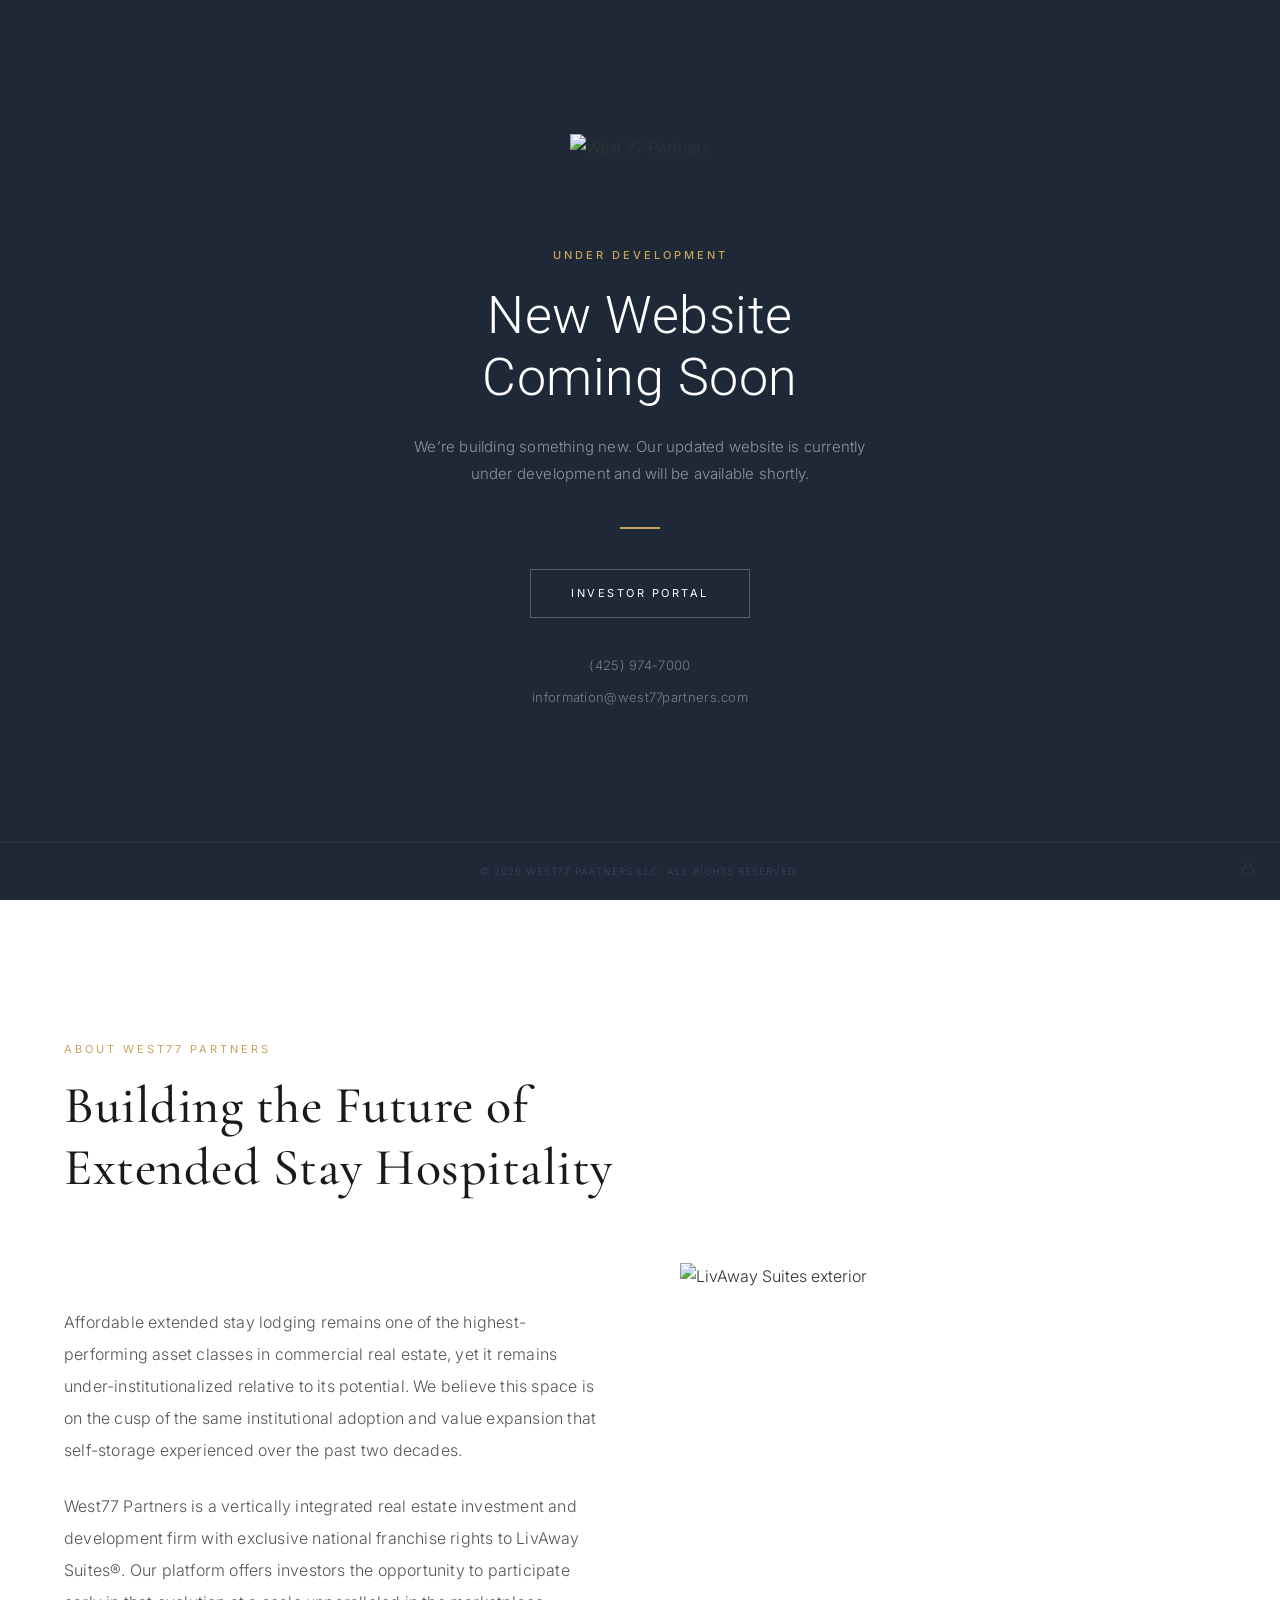
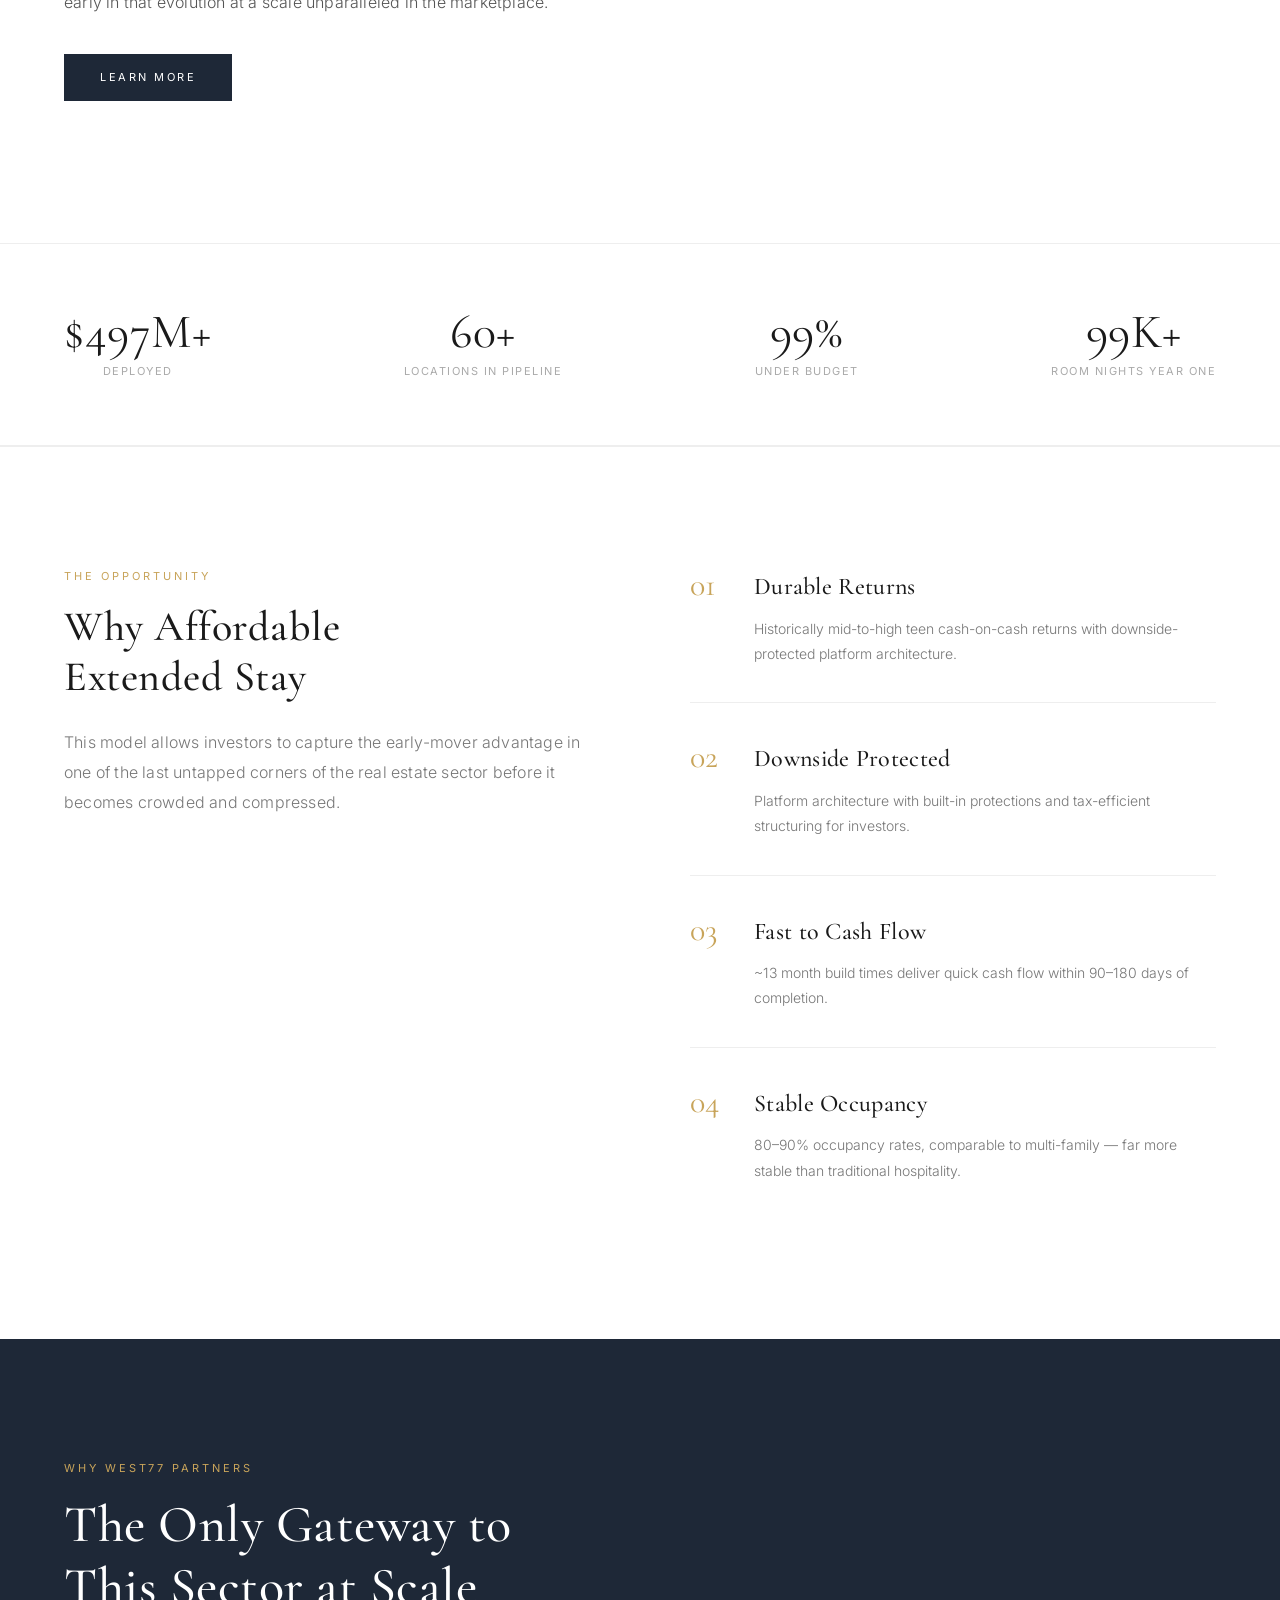
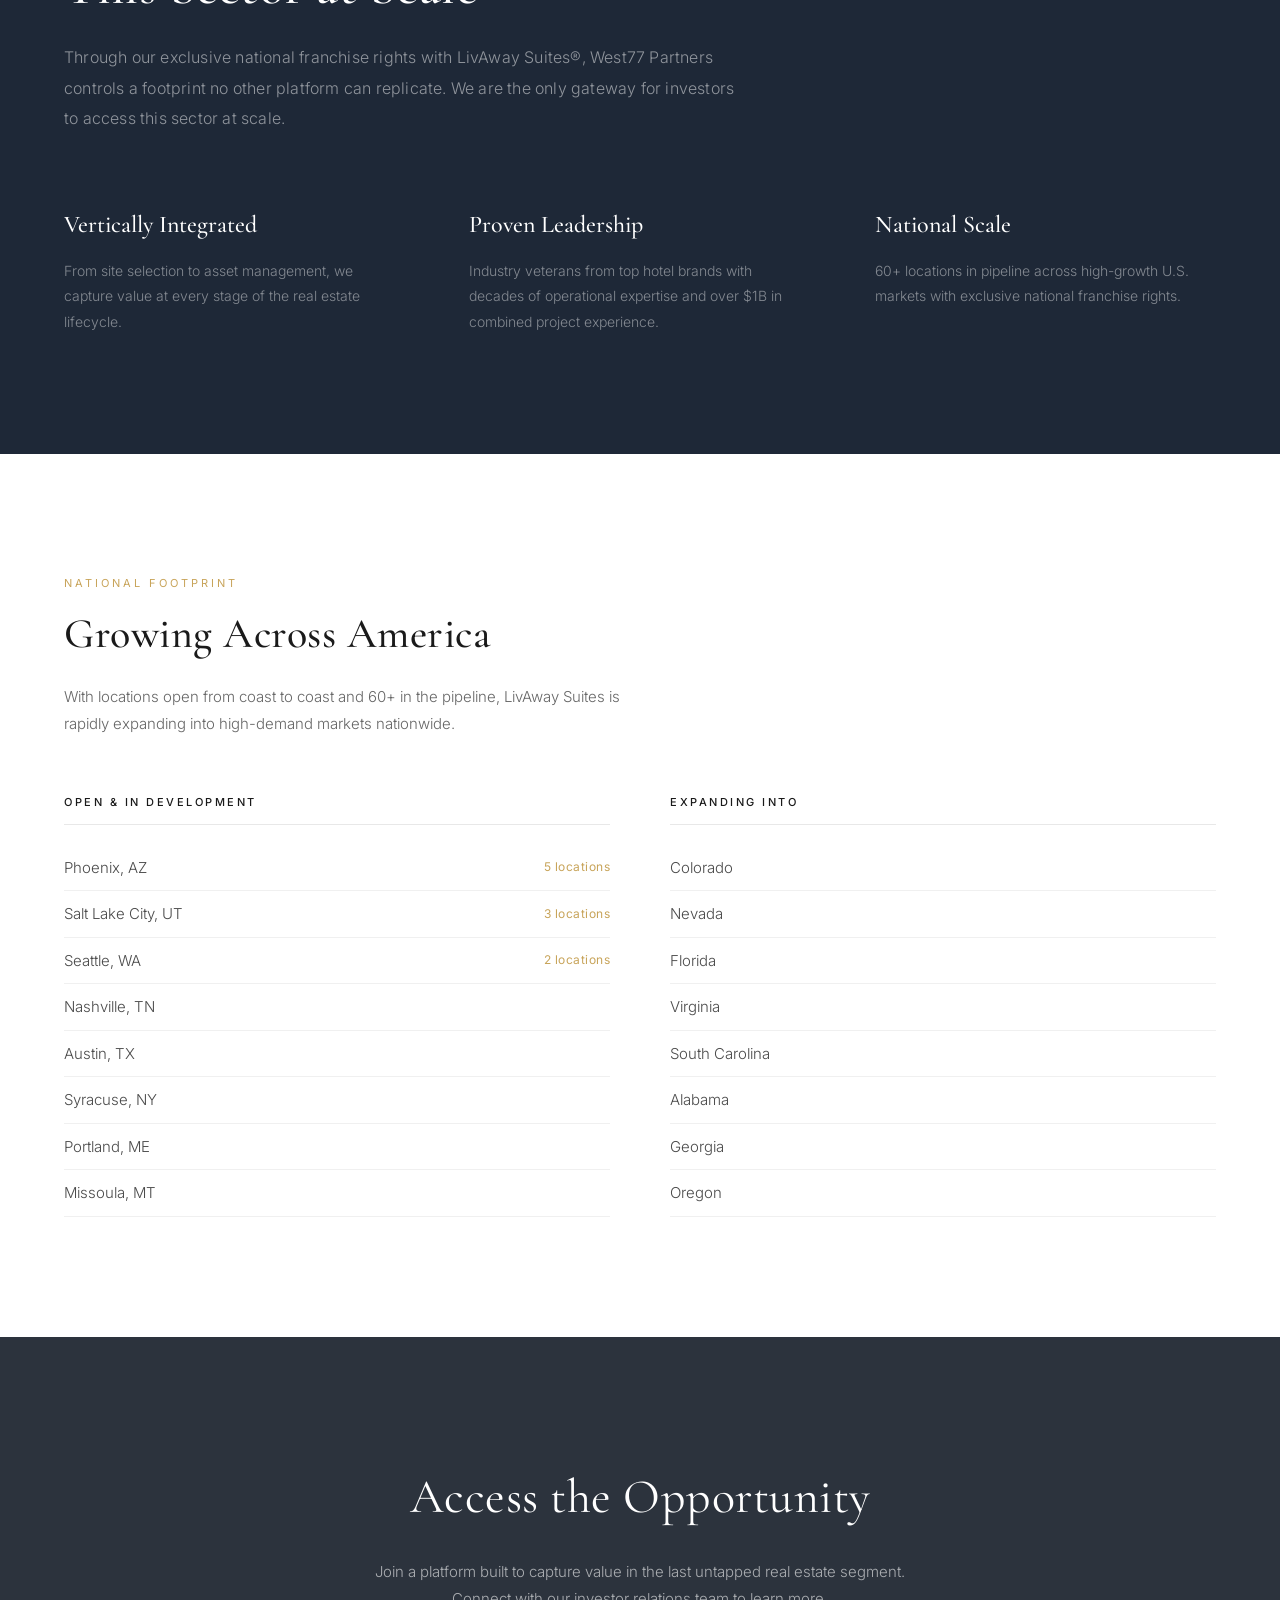
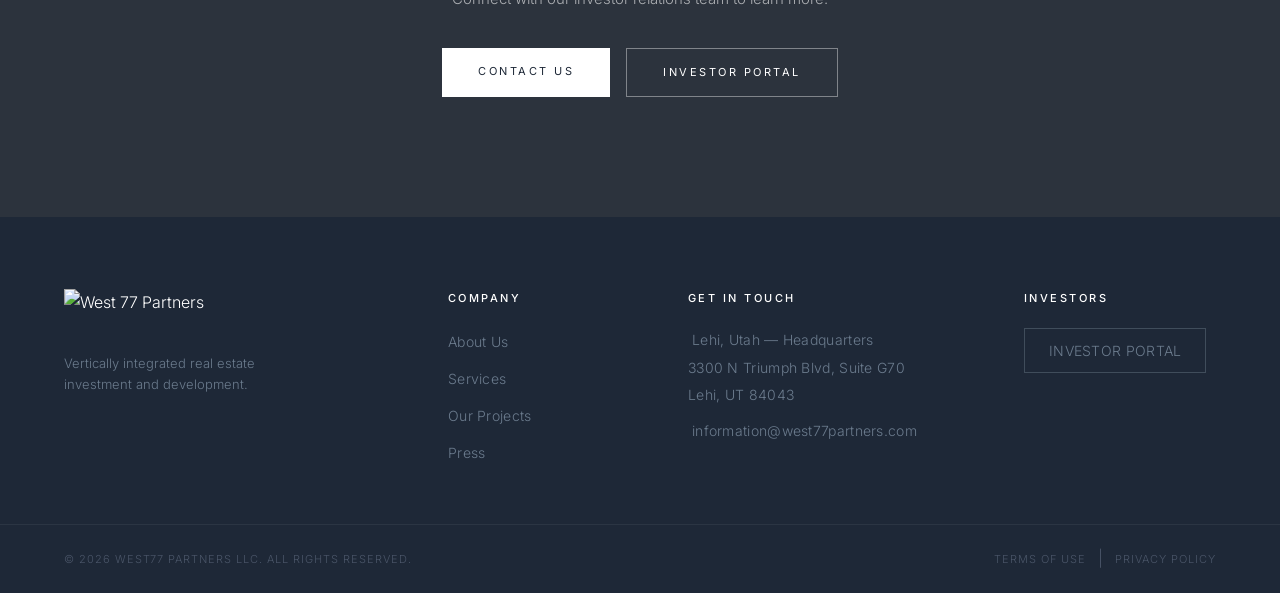
==== commit 2df74128: "Editorial redesign: remove card grids, use editorial layouts - Replace trust bar card with open stat" ====
--- a/index.html
+++ b/index.html
@@ -107,51 +107,50 @@
     </a>
   </section>
 
-  <!-- Ticker / Trust Bar -->
-  <section class="trust-bar">
-    <div class="container trust-bar__inner">
-      <div class="trust-bar__item">
-        <i data-lucide="trending-up" class="trust-bar__icon"></i>
-        <span class="trust-bar__number count-up">$500M+</span>
-        <span class="trust-bar__label">Deployed</span>
-      </div>
-      <div class="trust-bar__divider"></div>
-      <div class="trust-bar__item">
-        <i data-lucide="map-pin" class="trust-bar__icon"></i>
-        <span class="trust-bar__number count-up">60+</span>
-        <span class="trust-bar__label">Locations in Pipeline</span>
-      </div>
-      <div class="trust-bar__divider"></div>
-      <div class="trust-bar__item">
-        <i data-lucide="check-circle" class="trust-bar__icon"></i>
-        <span class="trust-bar__number count-up">100%</span>
-        <span class="trust-bar__label">Portfolios Under Budget</span>
-      </div>
-      <div class="trust-bar__divider"></div>
-      <div class="trust-bar__item">
-        <i data-lucide="calendar" class="trust-bar__icon"></i>
-        <span class="trust-bar__number count-up">10+</span>
-        <span class="trust-bar__label">Years in Segment</span>
-      </div>
-    </div>
-  </section>
-
   <!-- About / Thesis Section -->
   <section class="about" id="about">
-    <div class="container about__grid">
-      <div class="about__text reveal--left reveal">
+    <div class="container">
+      <div class="about__intro reveal">
         <p class="about__eyebrow">About West77 Partners</p>
-        <h2 class="section-title">Building the Future of<br>Extended Stay Hospitality</h2>
-        <p class="about__description">
-          Affordable extended stay lodging remains one of the highest-performing asset classes in commercial real estate, yet it remains under-institutionalized relative to its potential. We believe this space is on the cusp of the same institutional adoption and value expansion that self-storage experienced over the past two decades.
-        </p>
-        <p class="about__description">
-          West77 Partners is a vertically integrated real estate investment and development firm with exclusive national franchise rights to LivAway Suites&reg;. Our platform offers investors the opportunity to participate early in that evolution at a scale unparalleled in the marketplace.
-        </p>
-        <a href="#opportunity" class="btn btn--dark">Learn More</a>
-      </div>
-      <div class="about__image reveal--right reveal">
-        <img src="https://res.cloudinary.com/ddfrakts6/image/upload/v1774018094/image_huprno.png" alt="LivAway Suites exterior" class="about__img">
+        <h2 class="section-title section-title--lg">Building the Future of<br>Extended Stay Hospitality</h2>
+      </div>
+      <div class="about__grid">
+        <div class="about__text reveal--left reveal">
+          <p class="about__description">
+            Affordable extended stay lodging remains one of the highest-performing asset classes in commercial real estate, yet it remains under-institutionalized relative to its potential. We believe this space is on the cusp of the same institutional adoption and value expansion that self-storage experienced over the past two decades.
+          </p>
+          <p class="about__description">
+            West77 Partners is a vertically integrated real estate investment and development firm with exclusive national franchise rights to LivAway Suites&reg;. Our platform offers investors the opportunity to participate early in that evolution at a scale unparalleled in the marketplace.
+          </p>
+          <a href="#opportunity" class="btn btn--dark">Learn More</a>
+        </div>
+        <div class="about__image reveal--right reveal">
+          <img src="https://res.cloudinary.com/ddfrakts6/image/upload/v1774018094/image_huprno.png" alt="LivAway Suites exterior" class="about__img">
+        </div>
+      </div>
+    </div>
+  </section>
+
+  <!-- Stats Strip -->
+  <section class="stats-strip reveal">
+    <div class="container">
+      <div class="stats-strip__inner">
+        <div class="stats-strip__item">
+          <span class="stats-strip__number count-up">$500M+</span>
+          <span class="stats-strip__label">Deployed</span>
+        </div>
+        <div class="stats-strip__item">
+          <span class="stats-strip__number count-up">60+</span>
+          <span class="stats-strip__label">Locations in Pipeline</span>
+        </div>
+        <div class="stats-strip__item">
+          <span class="stats-strip__number count-up">100%</span>
+          <span class="stats-strip__label">Under Budget</span>
+        </div>
+        <div class="stats-strip__item">
+          <span class="stats-strip__number count-up">100K+</span>
+          <span class="stats-strip__label">Room Nights Year One</span>
+        </div>
       </div>
     </div>
   </section>
@@ -159,39 +158,41 @@
   <!-- The Opportunity -->
   <section class="opportunity" id="opportunity">
     <div class="container">
-      <div class="opportunity__header reveal">
-        <p class="opportunity__eyebrow">The Opportunity</p>
-        <h2 class="section-title">Why Affordable Extended Stay</h2>
-        <p class="opportunity__intro">This model allows investors to capture the early-mover advantage in one of the last untapped corners of the real estate sector before it becomes crowded and compressed.</p>
-      </div>
-      <div class="opportunity__grid reveal-stagger">
-        <div class="opportunity__card reveal-item">
-          <div class="opportunity__icon">
-            <i data-lucide="dollar-sign" class="icon icon--gold"></i>
+      <div class="opportunity__layout reveal">
+        <div class="opportunity__left">
+          <p class="opportunity__eyebrow">The Opportunity</p>
+          <h2 class="section-title">Why Affordable<br>Extended Stay</h2>
+          <p class="opportunity__intro">This model allows investors to capture the early-mover advantage in one of the last untapped corners of the real estate sector before it becomes crowded and compressed.</p>
+        </div>
+        <div class="opportunity__right">
+          <div class="opportunity__item">
+            <span class="opportunity__item-num">01</span>
+            <div>
+              <h3 class="opportunity__item-title">Durable Returns</h3>
+              <p class="opportunity__item-text">Historically mid-to-high teen cash-on-cash returns with downside-protected platform architecture.</p>
+            </div>
           </div>
-          <h3 class="opportunity__card-title">Durable Returns</h3>
-          <p class="opportunity__card-text">Historically mid-to-high teen cash-on-cash returns with downside-protected platform architecture.</p>
-        </div>
-        <div class="opportunity__card reveal-item">
-          <div class="opportunity__icon">
-            <i data-lucide="shield" class="icon icon--gold"></i>
+          <div class="opportunity__item">
+            <span class="opportunity__item-num">02</span>
+            <div>
+              <h3 class="opportunity__item-title">Downside Protected</h3>
+              <p class="opportunity__item-text">Platform architecture with built-in protections and tax-efficient structuring for investors.</p>
+            </div>
           </div>
-          <h3 class="opportunity__card-title">Downside Protected</h3>
-          <p class="opportunity__card-text">Platform architecture with built-in protections and tax-efficient structuring for investors.</p>
-        </div>
-        <div class="opportunity__card reveal-item">
-          <div class="opportunity__icon">
-            <i data-lucide="clock" class="icon icon--gold"></i>
+          <div class="opportunity__item">
+            <span class="opportunity__item-num">03</span>
+            <div>
+              <h3 class="opportunity__item-title">Fast to Cash Flow</h3>
+              <p class="opportunity__item-text">~13 month build times deliver quick cash flow within 90&ndash;180 days of completion.</p>
+            </div>
           </div>
-          <h3 class="opportunity__card-title">Fast to Cash Flow</h3>
-          <p class="opportunity__card-text">~13 month build times deliver quick cash flow within 90&ndash;180 days of completion.</p>
-        </div>
-        <div class="opportunity__card reveal-item">
-          <div class="opportunity__icon">
-            <i data-lucide="activity" class="icon icon--gold"></i>
+          <div class="opportunity__item">
+            <span class="opportunity__item-num">04</span>
+            <div>
+              <h3 class="opportunity__item-title">Stable Occupancy</h3>
+              <p class="opportunity__item-text">80&ndash;90% occupancy rates, comparable to multi-family &mdash; far more stable than traditional hospitality.</p>
+            </div>
           </div>
-          <h3 class="opportunity__card-title">Stable Occupancy</h3>
-          <p class="opportunity__card-text">80&ndash;90% occupancy rates, comparable to multi-family &mdash; far more stable than traditional hospitality.</p>
         </div>
       </div>
     </div>
@@ -199,57 +200,29 @@
 
   <!-- Why West77 -->
   <section class="why" id="services">
-    <div class="container why__grid">
-      <div class="why__text reveal--left reveal">
+    <div class="container">
+      <div class="why__header reveal">
         <p class="why__eyebrow">Why West77 Partners</p>
-        <h2 class="section-title">The Only Gateway to<br>This Sector at Scale</h2>
+        <h2 class="section-title section-title--lg">The Only Gateway to<br>This Sector at Scale</h2>
         <p class="why__description">
           Through our exclusive national franchise rights with LivAway Suites&reg;, West77 Partners controls a footprint no other platform can replicate. We are the only gateway for investors to access this sector at scale.
         </p>
-        <div class="why__features">
-          <div class="why__feature">
-            <i data-lucide="layers" class="icon icon--gold-sm"></i>
-            <div>
-              <h4 class="why__feature-title">Vertically Integrated</h4>
-              <p class="why__feature-text">From site selection to asset management, we capture value at every stage.</p>
-            </div>
-          </div>
-          <div class="why__feature">
-            <i data-lucide="award" class="icon icon--gold-sm"></i>
-            <div>
-              <h4 class="why__feature-title">Proven Leadership</h4>
-              <p class="why__feature-text">Industry veterans from top hotel brands with decades of operational expertise.</p>
-            </div>
-          </div>
-          <div class="why__feature">
-            <i data-lucide="globe" class="icon icon--gold-sm"></i>
-            <div>
-              <h4 class="why__feature-title">National Scale</h4>
-              <p class="why__feature-text">60+ locations in pipeline across high-growth U.S. markets.</p>
-            </div>
-          </div>
-        </div>
-      </div>
-      <div class="why__stats reveal-stagger">
-        <div class="why__stat-card reveal-item">
-          <i data-lucide="trending-up" class="why__stat-icon"></i>
-          <span class="why__stat-number">$500M+</span>
-          <span class="why__stat-label">Deployed in Affordable Extended Stay</span>
-        </div>
-        <div class="why__stat-card reveal-item">
-          <i data-lucide="check-circle" class="why__stat-icon"></i>
-          <span class="why__stat-number">100%</span>
-          <span class="why__stat-label">Of Portfolios Completed Under Budget</span>
-        </div>
-        <div class="why__stat-card reveal-item">
-          <i data-lucide="calendar" class="why__stat-icon"></i>
-          <span class="why__stat-number">10+</span>
-          <span class="why__stat-label">Years Developing This Segment</span>
-        </div>
-        <div class="why__stat-card reveal-item">
-          <i data-lucide="bed-double" class="why__stat-icon"></i>
-          <span class="why__stat-number">100K+</span>
-          <span class="why__stat-label">Room Nights in First Year of Operations</span>
+      </div>
+      <div class="why__columns reveal">
+        <div class="why__col">
+          <i data-lucide="layers" class="icon icon--gold"></i>
+          <h4 class="why__col-title">Vertically Integrated</h4>
+          <p class="why__col-text">From site selection to asset management, we capture value at every stage of the real estate lifecycle.</p>
+        </div>
+        <div class="why__col">
+          <i data-lucide="award" class="icon icon--gold"></i>
+          <h4 class="why__col-title">Proven Leadership</h4>
+          <p class="why__col-text">Industry veterans from top hotel brands with decades of operational expertise and over $1B in combined project experience.</p>
+        </div>
+        <div class="why__col">
+          <i data-lucide="globe" class="icon icon--gold"></i>
+          <h4 class="why__col-title">National Scale</h4>
+          <p class="why__col-text">60+ locations in pipeline across high-growth U.S. markets with exclusive national franchise rights.</p>
         </div>
       </div>
     </div>
--- a/styles.css
+++ b/styles.css
@@ -97,7 +97,7 @@
 .nav__link--outlined {
   border: 1px solid rgba(255, 255, 255, 0.7);
   padding: 10px 24px;
-  border-radius: 28px;
+  border-radius: 0;
   font-weight: 400;
   transition: background 0.3s, color 0.3s, border-color 0.3s;
 }
@@ -302,7 +302,7 @@
   letter-spacing: 2.5px;
   text-transform: uppercase;
   border: none;
-  border-radius: 32px;
+  border-radius: 0;
   cursor: pointer;
   transition: all 0.4s cubic-bezier(0.16, 1, 0.3, 1);
   text-align: center;
@@ -362,64 +362,43 @@
   box-shadow: 0 4px 20px rgba(0, 0, 0, 0.1);
 }
 
-/* ========== Trust Bar ========== */
-.trust-bar {
-  background: transparent;
-  padding: 0;
-  position: relative;
-  margin-top: -48px;
-  z-index: 3;
-}
-
-.trust-bar__inner {
-  display: flex;
-  align-items: center;
-  justify-content: center;
-  background: #fff;
-  border-radius: 16px;
-  box-shadow: 0 8px 40px rgba(0, 0, 0, 0.08);
-  max-width: 1000px;
-  margin: 0 auto;
-}
-
-.trust-bar__item {
+/* ========== Stats Strip ========== */
+.stats-strip {
+  padding: 64px 0;
+  border-top: 1px solid #eee;
+  border-bottom: 1px solid #eee;
+}
+
+.stats-strip__inner {
+  display: flex;
+  align-items: baseline;
+  justify-content: space-between;
+}
+
+.stats-strip__item {
   display: flex;
   flex-direction: column;
   align-items: center;
-  padding: 36px 48px;
-}
-
-.trust-bar__icon {
-  color: #c8a45a;
-  width: 22px;
-  height: 22px;
-  stroke-width: 1.25;
-  margin-bottom: 10px;
-  opacity: 0.7;
-}
-
-.trust-bar__number {
+  text-align: center;
+}
+
+.stats-strip__number {
   font-family: 'Cormorant Garamond', Georgia, serif;
-  font-size: 32px;
-  font-weight: 500;
+  font-size: 48px;
+  font-weight: 400;
   color: #1a1a1a;
   letter-spacing: 0.5px;
-  margin-bottom: 4px;
-}
-
-.trust-bar__label {
+  margin-bottom: 6px;
+  line-height: 1;
+}
+
+.stats-strip__label {
   font-family: 'Inter', sans-serif;
   font-size: 11px;
   font-weight: 400;
-  color: #999;
+  color: #aaa;
   letter-spacing: 1.5px;
   text-transform: uppercase;
-}
-
-.trust-bar__divider {
-  width: 1px;
-  height: 40px;
-  background: #e8e8e8;
 }
 
 /* ========== Section Titles ========== */
@@ -437,9 +416,18 @@
   color: #fff;
 }
 
+.section-title--lg {
+  font-size: 52px;
+}
+
 /* ========== About ========== */
 .about {
-  padding: 120px 0;
+  padding: 140px 0 100px;
+}
+
+.about__intro {
+  max-width: 700px;
+  margin-bottom: 64px;
 }
 
 .about__grid {
@@ -460,10 +448,10 @@
 }
 
 .about__description {
-  color: #4a4a4a;
-  font-size: 15px;
+  color: #555;
+  font-size: 16px;
   font-weight: 300;
-  line-height: 1.9;
+  line-height: 2;
   margin-bottom: 24px;
   letter-spacing: 0.2px;
 }
@@ -476,19 +464,24 @@
   width: 100%;
   height: 480px;
   object-fit: cover;
-  border-radius: 12px;
 }
 
 /* ========== Opportunity ========== */
 .opportunity {
-  background: #fff;
-  padding: 140px 0 120px;
-}
-
-.opportunity__header {
-  text-align: center;
-  max-width: 640px;
-  margin: 0 auto 64px;
+  padding: 120px 0;
+  border-top: 1px solid #eee;
+}
+
+.opportunity__layout {
+  display: grid;
+  grid-template-columns: 1fr 1fr;
+  gap: 100px;
+  align-items: start;
+}
+
+.opportunity__left {
+  position: sticky;
+  top: 140px;
 }
 
 .opportunity__eyebrow {
@@ -503,66 +496,76 @@
 
 .opportunity__intro {
   font-family: 'Inter', sans-serif;
-  font-size: 15px;
+  font-size: 16px;
   font-weight: 300;
-  color: #888;
-  line-height: 1.8;
+  color: #777;
+  line-height: 1.9;
   letter-spacing: 0.2px;
-}
-
-.opportunity__grid {
-  display: grid;
-  grid-template-columns: repeat(4, 1fr);
-  gap: 32px;
-}
-
-.opportunity__card {
-  background: #fff;
-  border: none;
-  border-radius: 16px;
-  padding: 40px 32px;
-  box-shadow: 0 2px 20px rgba(0, 0, 0, 0.04);
-  transition: transform 0.4s cubic-bezier(0.16, 1, 0.3, 1), box-shadow 0.4s;
-}
-
-.opportunity__card:hover {
-  transform: translateY(-6px);
-  box-shadow: 0 16px 48px rgba(0, 0, 0, 0.08);
-}
-
-.opportunity__icon {
-  margin-bottom: 24px;
-}
-
-.opportunity__card-title {
+  margin-top: 8px;
+}
+
+.opportunity__right {
+  display: flex;
+  flex-direction: column;
+  gap: 0;
+}
+
+.opportunity__item {
+  display: flex;
+  gap: 24px;
+  align-items: flex-start;
+  padding: 36px 0;
+  border-bottom: 1px solid #eee;
+}
+
+.opportunity__item:first-child {
+  padding-top: 0;
+}
+
+.opportunity__item:last-child {
+  border-bottom: none;
+}
+
+.opportunity__item-num {
   font-family: 'Cormorant Garamond', Georgia, serif;
-  font-size: 22px;
+  font-size: 32px;
+  font-weight: 400;
+  color: #c8a45a;
+  line-height: 1;
+  min-width: 40px;
+  padding-top: 2px;
+}
+
+.opportunity__item-title {
+  font-family: 'Cormorant Garamond', Georgia, serif;
+  font-size: 24px;
   font-weight: 500;
   color: #1a1a1a;
-  margin-bottom: 12px;
+  margin-bottom: 8px;
   letter-spacing: 0.3px;
 }
 
-.opportunity__card-text {
+.opportunity__item-text {
   font-family: 'Inter', sans-serif;
   font-size: 14px;
   font-weight: 300;
   color: #777;
-  line-height: 1.7;
+  line-height: 1.8;
 }
 
 /* ========== Why West77 ========== */
 .why {
   padding: 120px 0;
-  background: #fff;
-  border-top: 1px solid #f0f0f0;
-}
-
-.why__grid {
-  display: grid;
-  grid-template-columns: 1.1fr 0.9fr;
-  gap: 80px;
-  align-items: start;
+  background: #1e2837;
+}
+
+.why__header {
+  max-width: 680px;
+  margin-bottom: 72px;
+}
+
+.why__header .section-title {
+  color: #fff;
 }
 
 .why__eyebrow {
@@ -576,97 +579,36 @@
 }
 
 .why__description {
-  color: #4a4a4a;
-  font-size: 15px;
+  color: rgba(255, 255, 255, 0.5);
+  font-size: 16px;
   font-weight: 300;
   line-height: 1.9;
-  margin-bottom: 40px;
   letter-spacing: 0.2px;
 }
 
-.why__features {
-  display: flex;
-  flex-direction: column;
-  gap: 28px;
-}
-
-.why__feature {
-  display: flex;
-  gap: 20px;
-  align-items: flex-start;
-}
-
-.why__feature-accent {
-  display: block;
-  width: 3px;
-  min-height: 100%;
-  background: #c8a45a;
-  flex-shrink: 0;
-  margin-top: 2px;
-}
-
-.why__feature-title {
+.why__columns {
+  display: grid;
+  grid-template-columns: repeat(3, 1fr);
+  gap: 64px;
+}
+
+.why__col .icon {
+  margin-bottom: 20px;
+}
+
+.why__col-title {
   font-family: 'Cormorant Garamond', Georgia, serif;
-  font-size: 20px;
+  font-size: 24px;
   font-weight: 500;
-  color: #1a1a1a;
-  margin-bottom: 4px;
-}
-
-.why__feature-text {
+  color: #fff;
+  margin-bottom: 12px;
+}
+
+.why__col-text {
   font-size: 14px;
   font-weight: 300;
-  color: #666;
-  line-height: 1.6;
-}
-
-.why__stats {
-  display: grid;
-  grid-template-columns: 1fr 1fr;
-  gap: 24px;
-  padding-top: 12px;
-}
-
-.why__stat-card {
-  background: #fff;
-  padding: 36px 28px;
-  border-radius: 16px;
-  display: flex;
-  flex-direction: column;
-  box-shadow: 0 2px 20px rgba(0, 0, 0, 0.04);
-  transition: transform 0.4s cubic-bezier(0.16, 1, 0.3, 1), box-shadow 0.4s;
-}
-
-.why__stat-card:hover {
-  transform: translateY(-4px);
-  box-shadow: 0 16px 48px rgba(0, 0, 0, 0.08);
-}
-
-.why__stat-icon {
-  color: #c8a45a;
-  width: 20px;
-  height: 20px;
-  stroke-width: 1.25;
-  margin-bottom: 12px;
-  opacity: 0.6;
-}
-
-.why__stat-number {
-  font-family: 'Cormorant Garamond', Georgia, serif;
-  font-size: 36px;
-  font-weight: 500;
-  color: #1a1a1a;
-  margin-bottom: 8px;
-  letter-spacing: 0.5px;
-}
-
-.why__stat-label {
-  font-family: 'Inter', sans-serif;
-  font-size: 12px;
-  font-weight: 300;
-  color: #999;
-  letter-spacing: 0.5px;
-  line-height: 1.5;
+  color: rgba(255, 255, 255, 0.45);
+  line-height: 1.8;
 }
 
 /* ========== National Footprint ========== */
@@ -1000,22 +942,32 @@
     font-size: 48px;
   }
 
-  .opportunity__grid {
-    grid-template-columns: repeat(2, 1fr);
-  }
-
-  .why__grid {
+  .section-title--lg {
+    font-size: 42px;
+  }
+
+  .opportunity__layout {
     grid-template-columns: 1fr;
-    gap: 60px;
-  }
-
-  .trust-bar__inner {
+    gap: 48px;
+  }
+
+  .opportunity__left {
+    position: static;
+  }
+
+  .why__columns {
+    grid-template-columns: 1fr;
+    gap: 48px;
+  }
+
+  .stats-strip__inner {
     flex-wrap: wrap;
     justify-content: center;
-  }
-
-  .trust-bar__item {
-    padding: 28px 32px;
+    gap: 32px;
+  }
+
+  .stats-strip__item {
+    min-width: 140px;
   }
 }
 
@@ -1076,31 +1028,16 @@
     gap: 12px;
   }
 
-  .trust-bar {
-    margin-top: -32px;
-    padding: 0 16px;
-  }
-
-  .trust-bar__inner {
-    flex-direction: column;
-    border-radius: 12px;
-  }
-
-  .trust-bar__divider {
-    width: 40px;
-    height: 1px;
-  }
-
-  .trust-bar__item {
-    padding: 20px;
-  }
-
   .section-title {
     font-size: 32px;
   }
 
+  .section-title--lg {
+    font-size: 36px;
+  }
+
   .about {
-    padding: 80px 0;
+    padding: 80px 0 60px;
   }
 
   .about__grid {
@@ -1112,20 +1049,25 @@
     height: 300px;
   }
 
+  .stats-strip {
+    padding: 48px 0;
+  }
+
+  .stats-strip__inner {
+    flex-direction: column;
+    gap: 28px;
+  }
+
+  .stats-strip__number {
+    font-size: 36px;
+  }
+
   .opportunity {
     padding: 80px 0;
   }
 
-  .opportunity__grid {
-    grid-template-columns: 1fr;
-  }
-
   .why {
     padding: 80px 0;
-  }
-
-  .why__stats {
-    grid-template-columns: 1fr 1fr;
   }
 
   .footprint {
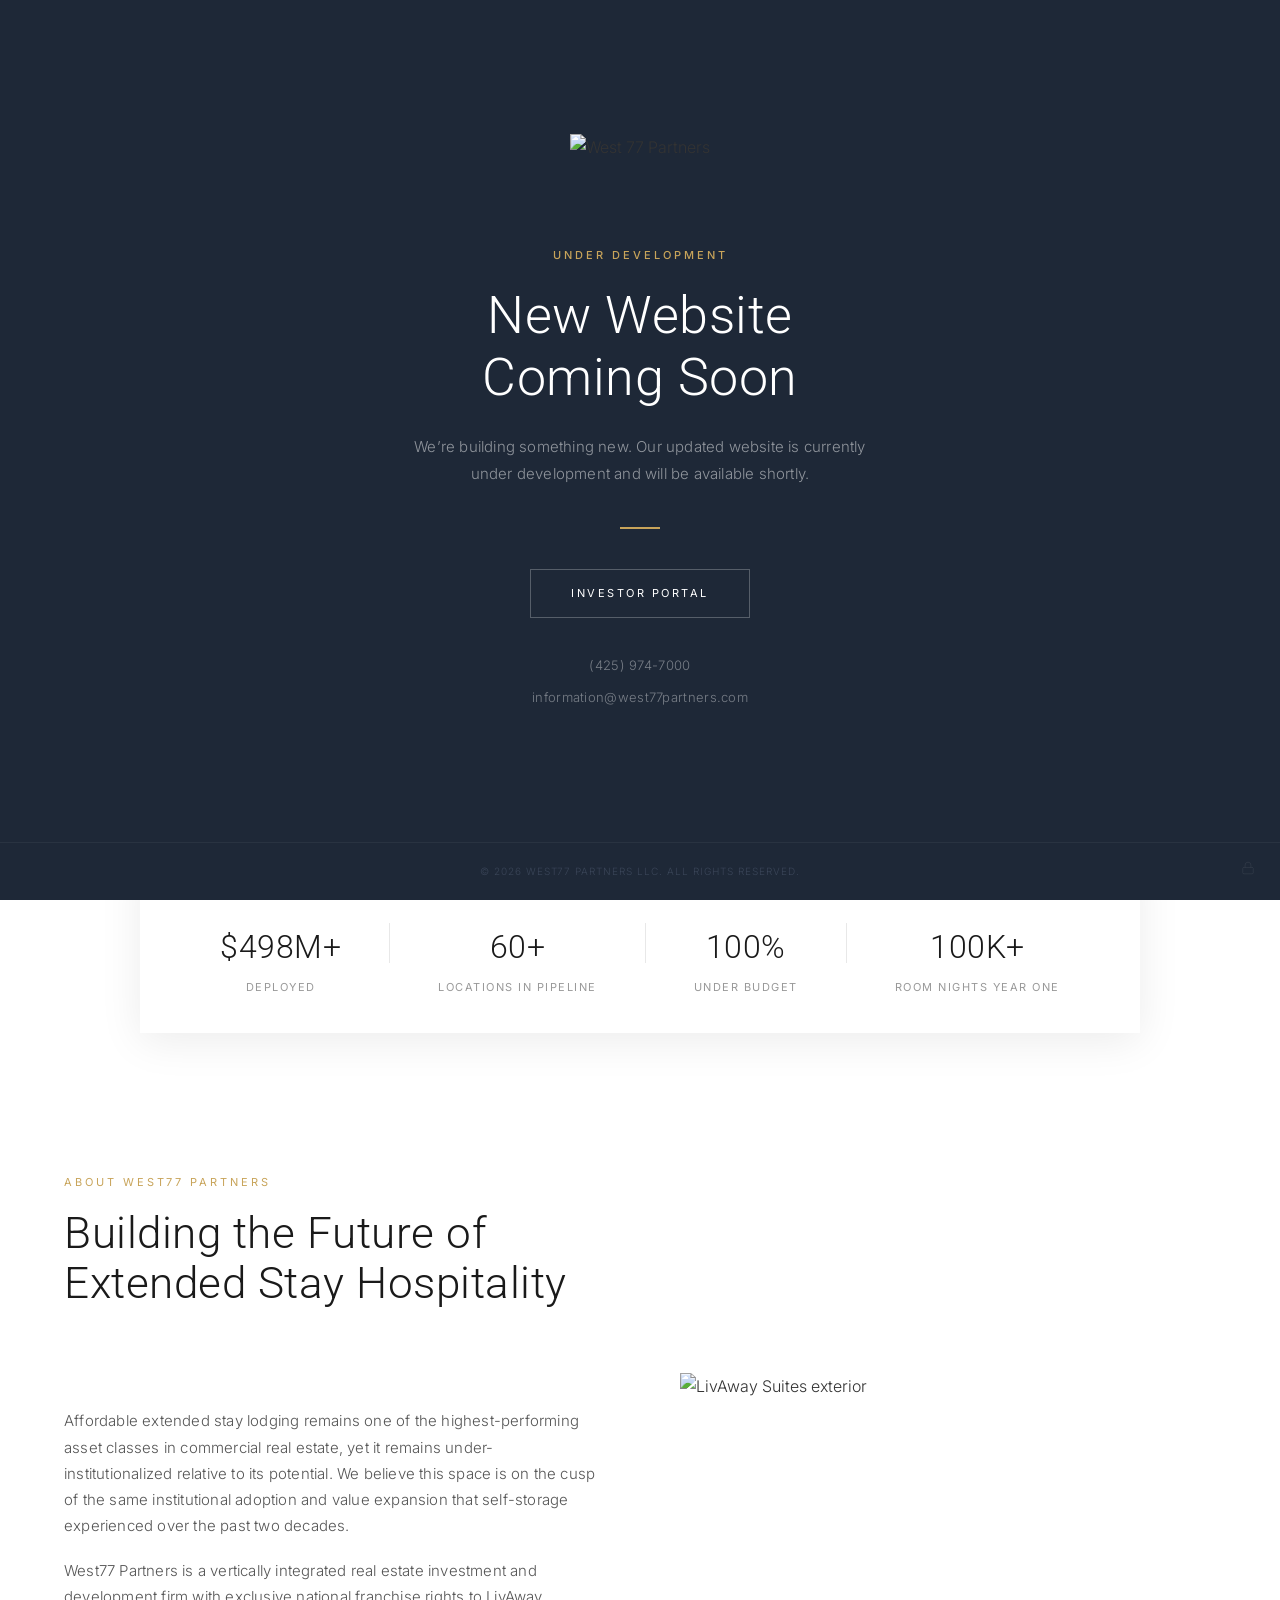
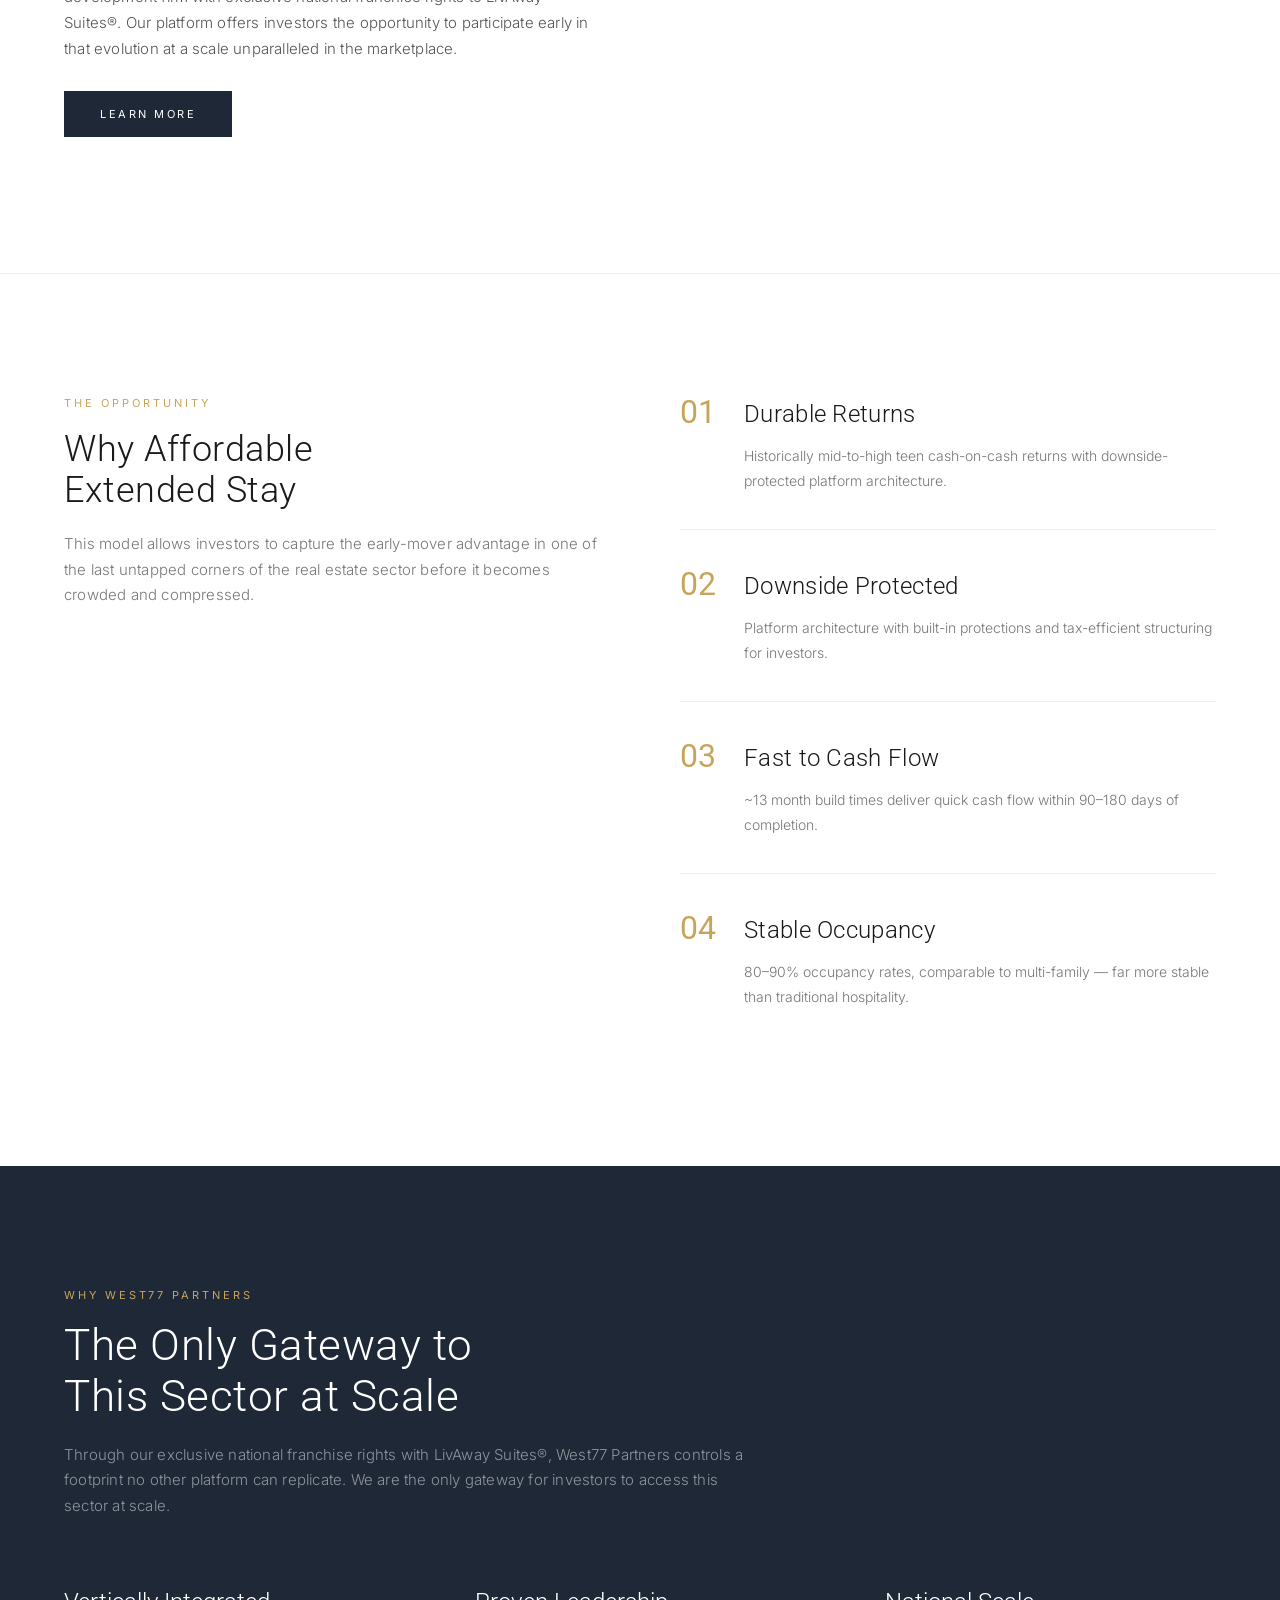
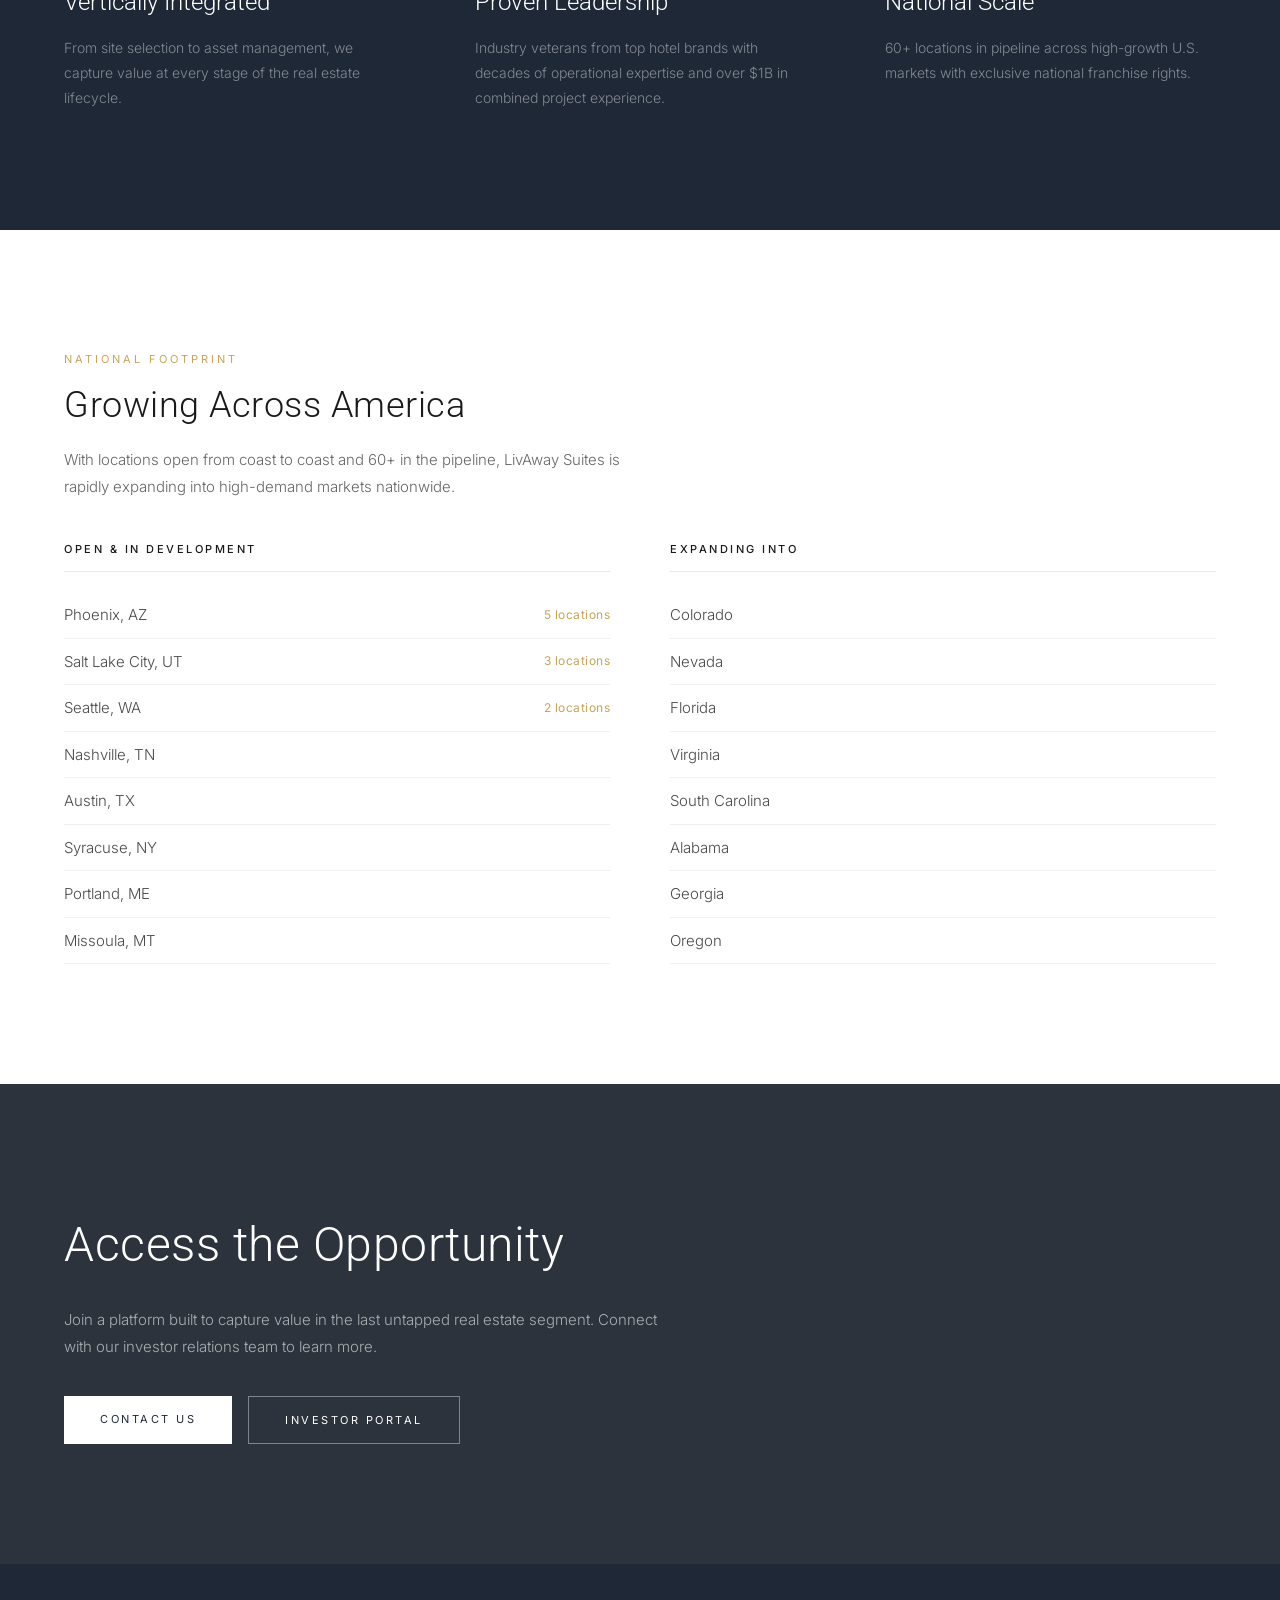
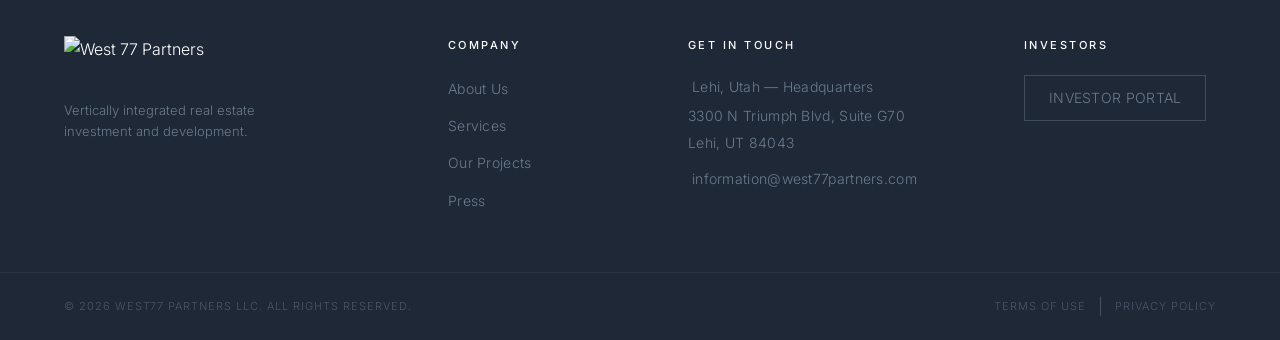
==== commit 9cf0a3ee: "the full site" ====
--- a/index.html
+++ b/index.html
@@ -107,6 +107,35 @@
     </a>
   </section>
 
+  <!-- Trust Bar (floating stats) -->
+  <section class="trust-bar">
+    <div class="trust-bar__inner">
+      <div class="trust-bar__item">
+        <i data-lucide="trending-up" class="trust-bar__icon"></i>
+        <span class="trust-bar__number count-up">$500M+</span>
+        <span class="trust-bar__label">Deployed</span>
+      </div>
+      <div class="trust-bar__divider"></div>
+      <div class="trust-bar__item">
+        <i data-lucide="map-pin" class="trust-bar__icon"></i>
+        <span class="trust-bar__number count-up">60+</span>
+        <span class="trust-bar__label">Locations in Pipeline</span>
+      </div>
+      <div class="trust-bar__divider"></div>
+      <div class="trust-bar__item">
+        <i data-lucide="check-circle" class="trust-bar__icon"></i>
+        <span class="trust-bar__number count-up">100%</span>
+        <span class="trust-bar__label">Under Budget</span>
+      </div>
+      <div class="trust-bar__divider"></div>
+      <div class="trust-bar__item">
+        <i data-lucide="calendar" class="trust-bar__icon"></i>
+        <span class="trust-bar__number count-up">100K+</span>
+        <span class="trust-bar__label">Room Nights Year One</span>
+      </div>
+    </div>
+  </section>
+
   <!-- About / Thesis Section -->
   <section class="about" id="about">
     <div class="container">
@@ -125,31 +154,7 @@
           <a href="#opportunity" class="btn btn--dark">Learn More</a>
         </div>
         <div class="about__image reveal--right reveal">
-          <img src="https://res.cloudinary.com/ddfrakts6/image/upload/v1774018094/image_huprno.png" alt="LivAway Suites exterior" class="about__img">
-        </div>
-      </div>
-    </div>
-  </section>
-
-  <!-- Stats Strip -->
-  <section class="stats-strip reveal">
-    <div class="container">
-      <div class="stats-strip__inner">
-        <div class="stats-strip__item">
-          <span class="stats-strip__number count-up">$500M+</span>
-          <span class="stats-strip__label">Deployed</span>
-        </div>
-        <div class="stats-strip__item">
-          <span class="stats-strip__number count-up">60+</span>
-          <span class="stats-strip__label">Locations in Pipeline</span>
-        </div>
-        <div class="stats-strip__item">
-          <span class="stats-strip__number count-up">100%</span>
-          <span class="stats-strip__label">Under Budget</span>
-        </div>
-        <div class="stats-strip__item">
-          <span class="stats-strip__number count-up">100K+</span>
-          <span class="stats-strip__label">Room Nights Year One</span>
+          <img src="https://res.cloudinary.com/ddfrakts6/image/upload/v1774041850/L101_ADAQQ_2_rjylix.jpg" alt="LivAway Suites exterior" class="about__img">
         </div>
       </div>
     </div>
@@ -271,12 +276,14 @@
   <section class="cta">
     <div class="cta__bg" style="background-image: url('https://res.cloudinary.com/ddfrakts6/image/upload/v1774018060/image_1_mczqfw.png');"></div>
     <div class="cta__overlay"></div>
-    <div class="container cta__content reveal--scale reveal">
-      <h2 class="cta__title">Access the Opportunity</h2>
-      <p class="cta__text">Join a platform built to capture value in the last untapped real estate segment. Connect with our investor relations team to learn more.</p>
-      <div class="cta__buttons">
-        <a href="contact.html" class="btn btn--white">Contact Us</a>
-        <a href="https://west77partners.portal.agorareal.com/#/login" class="btn btn--outline-white">Investor Portal</a>
+    <div class="container">
+      <div class="cta__content reveal--scale reveal">
+        <h2 class="cta__title">Access the Opportunity</h2>
+        <p class="cta__text">Join a platform built to capture value in the last untapped real estate segment. Connect with our investor relations team to learn more.</p>
+        <div class="cta__buttons">
+          <a href="contact.html" class="btn btn--white">Contact Us</a>
+          <a href="https://west77partners.portal.agorareal.com/#/login" class="btn btn--outline-white">Investor Portal</a>
+        </div>
       </div>
     </div>
   </section>
--- a/styles.css
+++ b/styles.css
@@ -1,3 +1,17 @@
+/* ========== TEMPORARY: Hide placeholder images ========== */
+/* Remove this block to restore all placeholder images */
+.team-card__img-placeholder,
+.team-card__img,
+.quote-section__img-placeholder,
+.quote-section__img,
+.quote-section__image,
+.proj-card__img-placeholder,
+.case-study-card__img-placeholder,
+.press-featured__img-placeholder {
+  display: none !important;
+}
+/* ========== END placeholder hide ========== */
+
 /* ========== Reset & Base ========== */
 *, *::before, *::after {
   margin: 0;
@@ -142,7 +156,7 @@
   width: 100%;
   height: 100%;
   object-fit: cover;
-  object-position: center center;
+  object-position: 80% 35%;
 }
 
 .hero__overlay {
@@ -160,9 +174,10 @@
 .hero__content {
   position: relative;
   z-index: 2;
-  max-width: 1400px;
+  width: 100%;
+  max-width: 1200px;
   margin: 0 auto;
-  padding: 0 40px;
+  padding: 0 24px;
   padding-top: 90px;
 }
 
@@ -201,23 +216,23 @@
 }
 
 .hero__title {
-  font-family: 'Cormorant Garamond', Georgia, serif;
-  font-size: 64px;
-  font-weight: 400;
-  color: #fff;
-  line-height: 1.15;
-  margin-bottom: 24px;
+  font-family: 'Roboto', 'Helvetica Neue', sans-serif;
+  font-size: 56px;
+  font-weight: 300;
+  color: #fff;
+  line-height: 1.1;
+  margin-bottom: 20px;
   letter-spacing: 0.5px;
   text-shadow: 0 1px 8px rgba(0, 0, 0, 0.3);
 }
 
 .hero__subtitle {
   font-family: 'Inter', sans-serif;
-  font-size: 16px;
+  font-size: 15px;
   font-weight: 300;
   color: rgba(255, 255, 255, 0.85);
   max-width: 480px;
-  line-height: 1.7;
+  line-height: 1.6;
   margin-bottom: 40px;
   letter-spacing: 0.3px;
 }
@@ -363,52 +378,73 @@
 }
 
 /* ========== Stats Strip ========== */
-.stats-strip {
-  padding: 64px 0;
-  border-top: 1px solid #eee;
-  border-bottom: 1px solid #eee;
-}
-
-.stats-strip__inner {
-  display: flex;
-  align-items: baseline;
-  justify-content: space-between;
-}
-
-.stats-strip__item {
+/* ========== Trust Bar (floating stats) ========== */
+.trust-bar {
+  background: transparent;
+  padding: 0;
+  position: relative;
+  margin-top: -48px;
+  z-index: 3;
+}
+
+.trust-bar__inner {
+  display: flex;
+  align-items: center;
+  justify-content: center;
+  background: #fff;
+  box-shadow: 0 8px 40px rgba(0, 0, 0, 0.08);
+  max-width: 1000px;
+  margin: 0 auto;
+}
+
+.trust-bar__item {
   display: flex;
   flex-direction: column;
   align-items: center;
-  text-align: center;
-}
-
-.stats-strip__number {
-  font-family: 'Cormorant Garamond', Georgia, serif;
-  font-size: 48px;
-  font-weight: 400;
+  padding: 36px 48px;
+}
+
+.trust-bar__icon {
+  color: #c8a45a;
+  width: 22px;
+  height: 22px;
+  stroke-width: 1.25;
+  margin-bottom: 10px;
+  opacity: 0.7;
+}
+
+.trust-bar__number {
+  font-family: 'Roboto', 'Helvetica Neue', sans-serif;
+  font-size: 32px;
+  font-weight: 300;
   color: #1a1a1a;
   letter-spacing: 0.5px;
-  margin-bottom: 6px;
-  line-height: 1;
-}
-
-.stats-strip__label {
+  margin-bottom: 4px;
+}
+
+.trust-bar__label {
   font-family: 'Inter', sans-serif;
   font-size: 11px;
   font-weight: 400;
-  color: #aaa;
+  color: #999;
   letter-spacing: 1.5px;
   text-transform: uppercase;
 }
 
+.trust-bar__divider {
+  width: 1px;
+  height: 40px;
+  background: #e8e8e8;
+}
+
 /* ========== Section Titles ========== */
 .section-title {
-  font-family: 'Cormorant Garamond', Georgia, serif;
-  font-size: 42px;
-  font-weight: 500;
+  font-family: 'Roboto', 'Helvetica Neue', sans-serif;
+  font-size: 36px;
+  font-weight: 300;
   color: #1a1a1a;
-  margin-bottom: 24px;
-  line-height: 1.2;
+  margin-bottom: 20px;
+  line-height: 1.15;
   letter-spacing: 0.5px;
 }
 
@@ -417,7 +453,7 @@
 }
 
 .section-title--lg {
-  font-size: 52px;
+  font-size: 44px;
 }
 
 /* ========== About ========== */
@@ -449,20 +485,20 @@
 
 .about__description {
   color: #555;
-  font-size: 16px;
-  font-weight: 300;
-  line-height: 2;
-  margin-bottom: 24px;
+  font-size: 15px;
+  font-weight: 300;
+  line-height: 1.75;
+  margin-bottom: 18px;
   letter-spacing: 0.2px;
 }
 
 .about__description:last-of-type {
-  margin-bottom: 36px;
+  margin-bottom: 28px;
 }
 
 .about__img {
   width: 100%;
-  height: 480px;
+  height: 400px;
   object-fit: cover;
 }
 
@@ -475,7 +511,7 @@
 .opportunity__layout {
   display: grid;
   grid-template-columns: 1fr 1fr;
-  gap: 100px;
+  gap: 80px;
   align-items: start;
 }
 
@@ -496,10 +532,10 @@
 
 .opportunity__intro {
   font-family: 'Inter', sans-serif;
-  font-size: 16px;
+  font-size: 15px;
   font-weight: 300;
   color: #777;
-  line-height: 1.9;
+  line-height: 1.7;
   letter-spacing: 0.2px;
   margin-top: 8px;
 }
@@ -527,7 +563,7 @@
 }
 
 .opportunity__item-num {
-  font-family: 'Cormorant Garamond', Georgia, serif;
+  font-family: 'Roboto', 'Helvetica Neue', sans-serif;
   font-size: 32px;
   font-weight: 400;
   color: #c8a45a;
@@ -537,9 +573,9 @@
 }
 
 .opportunity__item-title {
-  font-family: 'Cormorant Garamond', Georgia, serif;
+  font-family: 'Roboto', 'Helvetica Neue', sans-serif;
   font-size: 24px;
-  font-weight: 500;
+  font-weight: 300;
   color: #1a1a1a;
   margin-bottom: 8px;
   letter-spacing: 0.3px;
@@ -561,7 +597,7 @@
 
 .why__header {
   max-width: 680px;
-  margin-bottom: 72px;
+  margin-bottom: 64px;
 }
 
 .why__header .section-title {
@@ -580,16 +616,16 @@
 
 .why__description {
   color: rgba(255, 255, 255, 0.5);
-  font-size: 16px;
-  font-weight: 300;
-  line-height: 1.9;
+  font-size: 15px;
+  font-weight: 300;
+  line-height: 1.7;
   letter-spacing: 0.2px;
 }
 
 .why__columns {
   display: grid;
   grid-template-columns: repeat(3, 1fr);
-  gap: 64px;
+  gap: 80px;
 }
 
 .why__col .icon {
@@ -597,9 +633,9 @@
 }
 
 .why__col-title {
-  font-family: 'Cormorant Garamond', Georgia, serif;
+  font-family: 'Roboto', 'Helvetica Neue', sans-serif;
   font-size: 24px;
-  font-weight: 500;
+  font-weight: 300;
   color: #fff;
   margin-bottom: 12px;
 }
@@ -619,7 +655,7 @@
 
 .footprint__header {
   max-width: 560px;
-  margin-bottom: 56px;
+  margin-bottom: 40px;
 }
 
 .footprint__eyebrow {
@@ -699,15 +735,14 @@
 .cta__content {
   position: relative;
   z-index: 2;
-  text-align: center;
+  text-align: left;
   max-width: 600px;
-  margin: 0 auto;
 }
 
 .cta__title {
-  font-family: 'Cormorant Garamond', Georgia, serif;
+  font-family: 'Roboto', 'Helvetica Neue', sans-serif;
   font-size: 48px;
-  font-weight: 400;
+  font-weight: 300;
   color: #fff;
   margin-bottom: 20px;
   letter-spacing: 0.5px;
@@ -724,7 +759,6 @@
 .cta__buttons {
   display: flex;
   gap: 16px;
-  justify-content: center;
 }
 
 /* ========== Footer ========== */
@@ -939,11 +973,11 @@
 /* ========== Responsive ========== */
 @media (max-width: 1024px) {
   .hero__title {
-    font-size: 48px;
+    font-size: 44px;
   }
 
   .section-title--lg {
-    font-size: 42px;
+    font-size: 36px;
   }
 
   .opportunity__layout {
@@ -960,14 +994,13 @@
     gap: 48px;
   }
 
-  .stats-strip__inner {
+  .trust-bar__inner {
     flex-wrap: wrap;
     justify-content: center;
-    gap: 32px;
-  }
-
-  .stats-strip__item {
-    min-width: 140px;
+  }
+
+  .trust-bar__item {
+    padding: 28px 32px;
   }
 }
 
@@ -1029,11 +1062,11 @@
   }
 
   .section-title {
+    font-size: 28px;
+  }
+
+  .section-title--lg {
     font-size: 32px;
-  }
-
-  .section-title--lg {
-    font-size: 36px;
   }
 
   .about {
@@ -1049,29 +1082,34 @@
     height: 300px;
   }
 
-  .stats-strip {
-    padding: 48px 0;
-  }
-
-  .stats-strip__inner {
+  .trust-bar {
+    margin-top: -32px;
+    padding: 0 16px;
+  }
+
+  .trust-bar__inner {
     flex-direction: column;
-    gap: 28px;
-  }
-
-  .stats-strip__number {
-    font-size: 36px;
+  }
+
+  .trust-bar__divider {
+    width: 40px;
+    height: 1px;
+  }
+
+  .trust-bar__item {
+    padding: 20px;
   }
 
   .opportunity {
-    padding: 80px 0;
+    padding: 120px 0;
   }
 
   .why {
-    padding: 80px 0;
+    padding: 120px 0;
   }
 
   .footprint {
-    padding: 80px 0;
+    padding: 120px 0;
   }
 
   .footprint__locations {
@@ -1080,7 +1118,7 @@
   }
 
   .cta {
-    padding: 80px 0;
+    padding: 120px 0;
   }
 
   .cta__title {
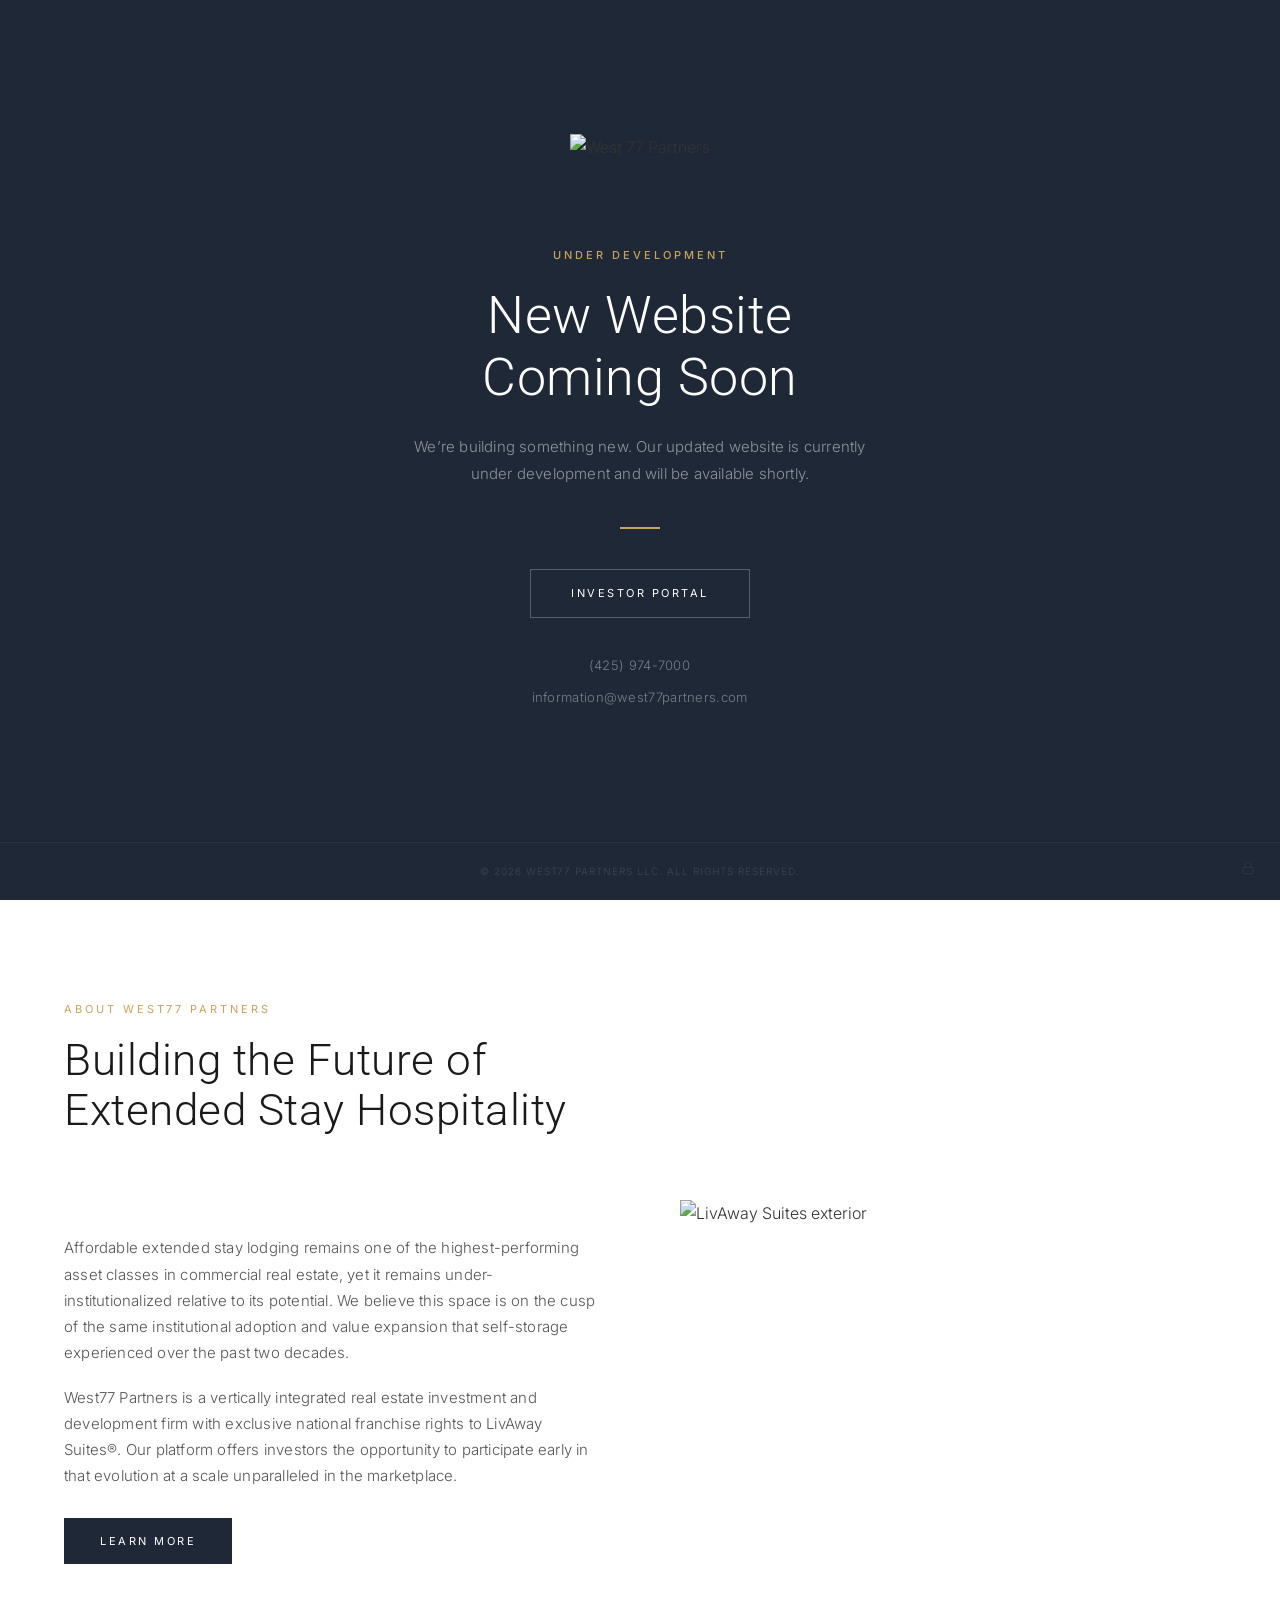
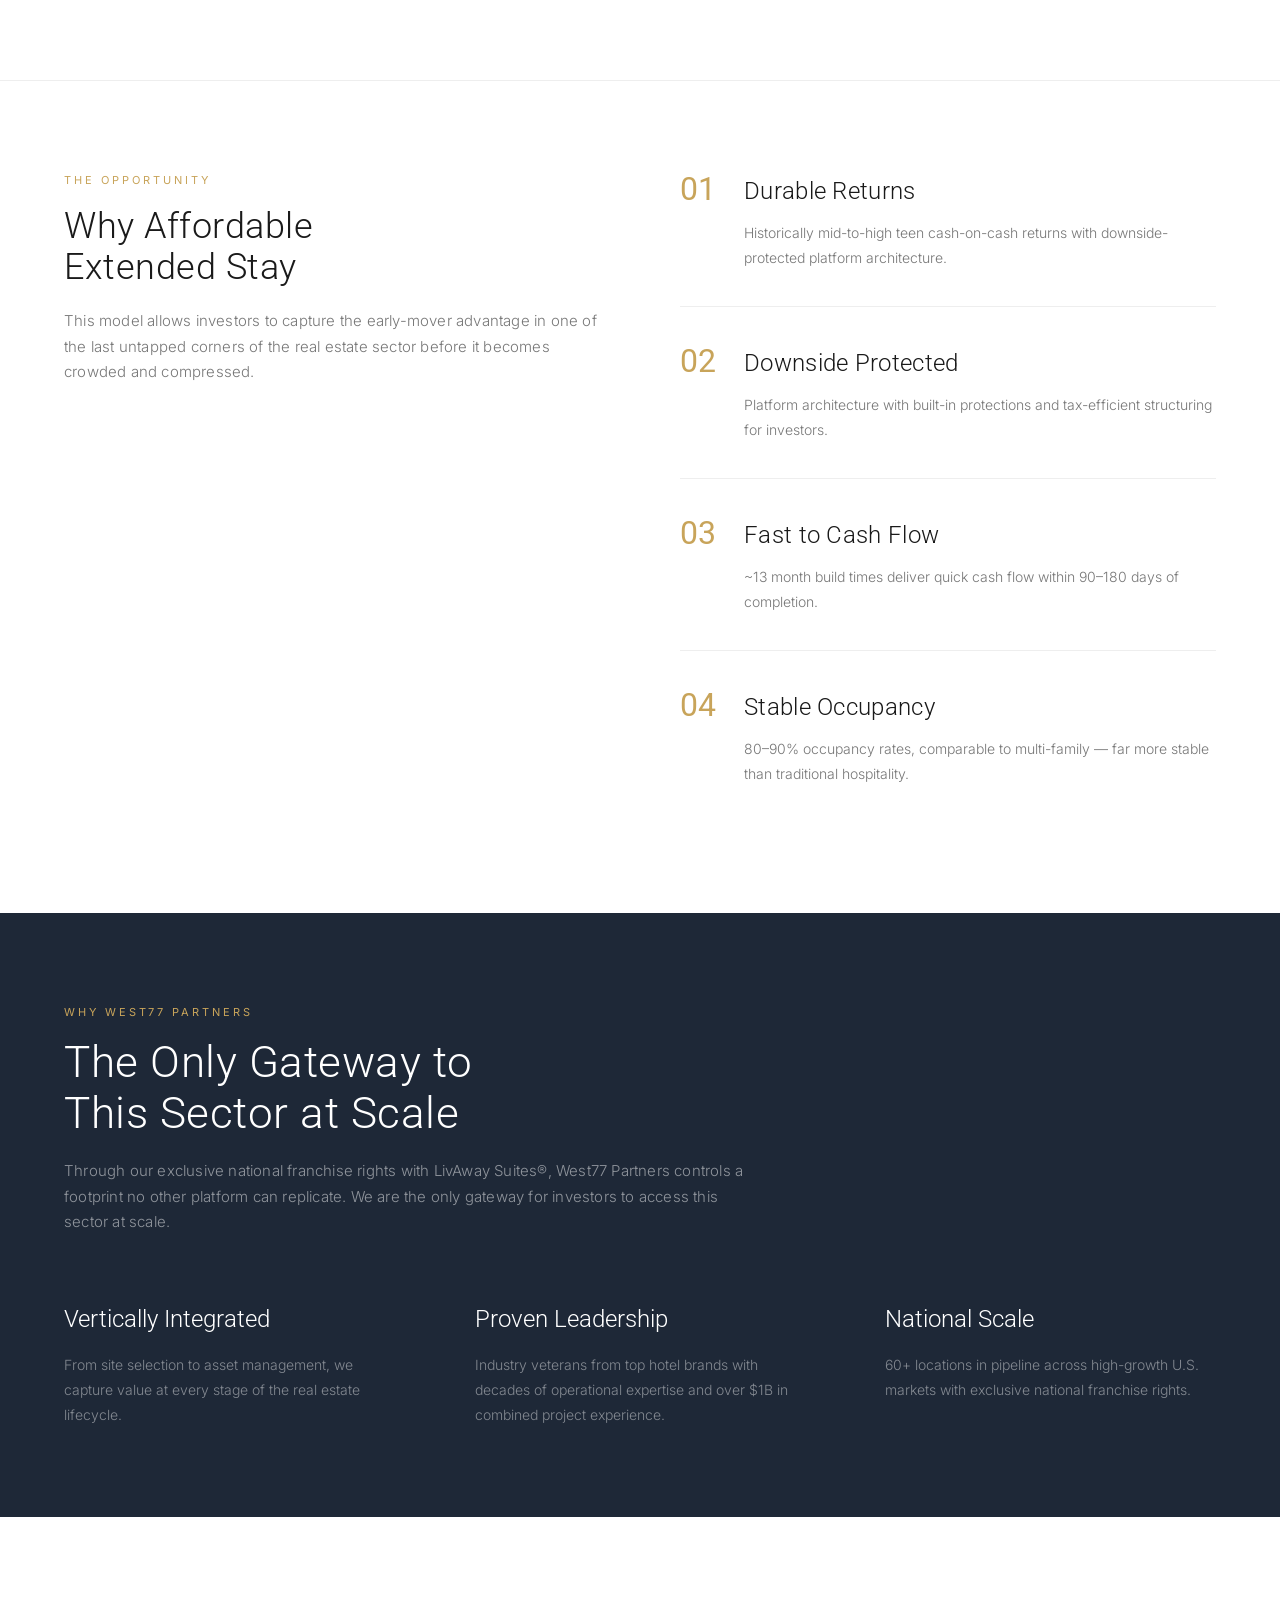
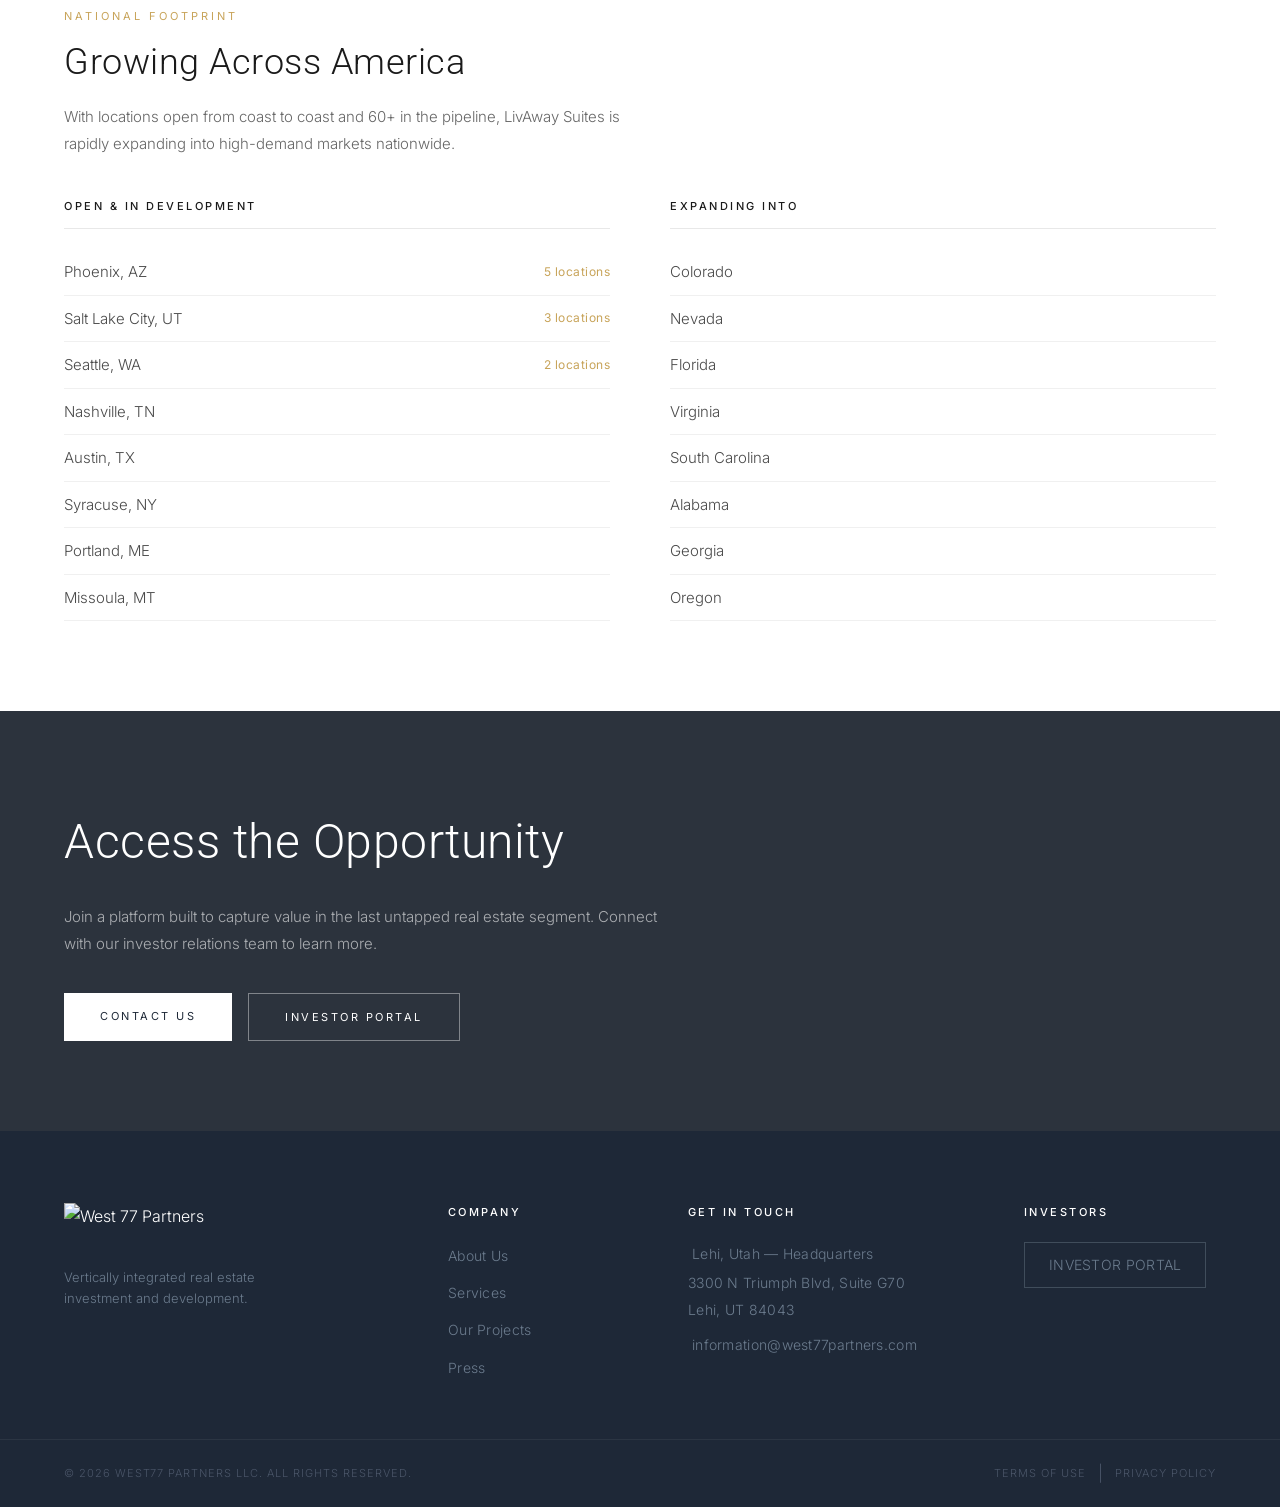
==== commit 9ff3302b: "all the picture" ====
--- a/index.html
+++ b/index.html
@@ -88,10 +88,12 @@
 
   <!-- Hero Section -->
   <section class="hero">
-    <picture>
-      <source media="(max-width: 768px)" srcset="https://res.cloudinary.com/ddfrakts6/image/upload/v1774018094/image_huprno.png">
-      <img src="https://res.cloudinary.com/ddfrakts6/image/upload/v1774018060/image_1_mczqfw.png" alt="LivAway Suites property at dusk" class="hero__img">
-    </picture>
+    <video class="hero__img hero__video hero__video--active" muted playsinline>
+      <source src="https://res.cloudinary.com/ddfrakts6/video/upload/v1774326733/grok-video-87934a5c-0bcd-42cd-9883-4bfe2835b50c_4_eq5qoz.mp4" type="video/mp4">
+    </video>
+    <video class="hero__img hero__video" muted playsinline>
+      <source src="https://res.cloudinary.com/ddfrakts6/video/upload/v1774326849/grok-video-87934a5c-0bcd-42cd-9883-4bfe2835b50c_uvijwh.mp4" type="video/mp4">
+    </video>
     <div class="hero__overlay"></div>
     <div class="hero__content">
       <p class="hero__eyebrow">Affordable Extended Stay Development</p>
@@ -105,33 +107,41 @@
     <a href="#about" class="hero__scroll-arrow" aria-label="Scroll down">
       <svg width="20" height="20" viewBox="0 0 24 24" fill="none" stroke="currentColor" stroke-width="1.5"><path d="M12 5v14"/><path d="M19 12l-7 7-7-7"/></svg>
     </a>
-  </section>
-
-  <!-- Trust Bar (floating stats) -->
-  <section class="trust-bar">
-    <div class="trust-bar__inner">
-      <div class="trust-bar__item">
-        <i data-lucide="trending-up" class="trust-bar__icon"></i>
-        <span class="trust-bar__number count-up">$500M+</span>
-        <span class="trust-bar__label">Deployed</span>
-      </div>
-      <div class="trust-bar__divider"></div>
-      <div class="trust-bar__item">
-        <i data-lucide="map-pin" class="trust-bar__icon"></i>
-        <span class="trust-bar__number count-up">60+</span>
-        <span class="trust-bar__label">Locations in Pipeline</span>
-      </div>
-      <div class="trust-bar__divider"></div>
-      <div class="trust-bar__item">
-        <i data-lucide="check-circle" class="trust-bar__icon"></i>
-        <span class="trust-bar__number count-up">100%</span>
-        <span class="trust-bar__label">Under Budget</span>
-      </div>
-      <div class="trust-bar__divider"></div>
-      <div class="trust-bar__item">
-        <i data-lucide="calendar" class="trust-bar__icon"></i>
-        <span class="trust-bar__number count-up">100K+</span>
-        <span class="trust-bar__label">Room Nights Year One</span>
+
+    <!-- Trust Bar (overlaid on hero) -->
+    <div class="trust-bar">
+      <div class="trust-bar__inner">
+        <div class="trust-bar__item">
+          <i data-lucide="trending-up" class="trust-bar__icon"></i>
+          <div class="trust-bar__item-text">
+            <span class="trust-bar__number count-up">$500M+</span>
+            <span class="trust-bar__label">Deployed</span>
+          </div>
+        </div>
+        <div class="trust-bar__divider"></div>
+        <div class="trust-bar__item">
+          <i data-lucide="map-pin" class="trust-bar__icon"></i>
+          <div class="trust-bar__item-text">
+            <span class="trust-bar__number count-up">60+</span>
+            <span class="trust-bar__label">Locations in Pipeline</span>
+          </div>
+        </div>
+        <div class="trust-bar__divider"></div>
+        <div class="trust-bar__item">
+          <i data-lucide="check-circle" class="trust-bar__icon"></i>
+          <div class="trust-bar__item-text">
+            <span class="trust-bar__number count-up">100%</span>
+            <span class="trust-bar__label">Under Budget</span>
+          </div>
+        </div>
+        <div class="trust-bar__divider"></div>
+        <div class="trust-bar__item">
+          <i data-lucide="calendar" class="trust-bar__icon"></i>
+          <div class="trust-bar__item-text">
+            <span class="trust-bar__number count-up">100K+</span>
+            <span class="trust-bar__label">Room Nights Year One</span>
+          </div>
+        </div>
       </div>
     </div>
   </section>
@@ -274,7 +284,7 @@
 
   <!-- CTA Section -->
   <section class="cta">
-    <div class="cta__bg" style="background-image: url('https://res.cloudinary.com/ddfrakts6/image/upload/v1774018060/image_1_mczqfw.png');"></div>
+    <div class="cta__bg" style="background-image: url('https://res.cloudinary.com/ddfrakts6/image/upload/v1774323603/V8-_21_u9pn7c.png'); background-position: center 65%;"></div>
     <div class="cta__overlay"></div>
     <div class="container">
       <div class="cta__content reveal--scale reveal">
--- a/styles.css
+++ b/styles.css
@@ -1,17 +1,3 @@
-/* ========== TEMPORARY: Hide placeholder images ========== */
-/* Remove this block to restore all placeholder images */
-.team-card__img-placeholder,
-.team-card__img,
-.quote-section__img-placeholder,
-.quote-section__img,
-.quote-section__image,
-.proj-card__img-placeholder,
-.case-study-card__img-placeholder,
-.press-featured__img-placeholder {
-  display: none !important;
-}
-/* ========== END placeholder hide ========== */
-
 /* ========== Reset & Base ========== */
 *, *::before, *::after {
   margin: 0;
@@ -156,7 +142,16 @@
   width: 100%;
   height: 100%;
   object-fit: cover;
-  object-position: 80% 35%;
+  object-position: center center;
+}
+
+.hero__video {
+  opacity: 0;
+  transition: opacity 1.2s ease;
+}
+
+.hero__video--active {
+  opacity: 1;
 }
 
 .hero__overlay {
@@ -244,7 +239,7 @@
 
 .hero__scroll-arrow {
   position: absolute;
-  bottom: 36px;
+  bottom: 100px;
   left: 50%;
   transform: translateX(-50%);
   z-index: 2;
@@ -378,63 +373,77 @@
 }
 
 /* ========== Stats Strip ========== */
-/* ========== Trust Bar (floating stats) ========== */
+/* ========== Trust Bar (integrated into hero) ========== */
 .trust-bar {
-  background: transparent;
+  position: absolute;
+  bottom: 0;
+  left: 0;
+  right: 0;
+  z-index: 3;
   padding: 0;
-  position: relative;
-  margin-top: -48px;
-  z-index: 3;
+  background: linear-gradient(to bottom, rgba(15, 23, 35, 0.0), rgba(15, 23, 35, 0.7));
+  border-top: 1px solid rgba(255, 255, 255, 0.06);
 }
 
 .trust-bar__inner {
   display: flex;
+  align-items: stretch;
+  justify-content: flex-start;
+  background: none;
+  box-shadow: none;
+  max-width: 1200px;
+  margin: 0 auto;
+  padding: 0 24px;
+  border-top: 1px solid rgba(255, 255, 255, 0.12);
+}
+
+.trust-bar__item {
+  display: flex;
+  flex-direction: row;
   align-items: center;
-  justify-content: center;
-  background: #fff;
-  box-shadow: 0 8px 40px rgba(0, 0, 0, 0.08);
-  max-width: 1000px;
-  margin: 0 auto;
-}
-
-.trust-bar__item {
+  gap: 12px;
+  padding: 24px 0;
+  margin-right: 32px;
+}
+
+.trust-bar__icon {
+  color: #c8a45a;
+  width: 18px;
+  height: 18px;
+  stroke-width: 1.25;
+  flex-shrink: 0;
+  opacity: 0.8;
+}
+
+.trust-bar__item-text {
   display: flex;
   flex-direction: column;
-  align-items: center;
-  padding: 36px 48px;
-}
-
-.trust-bar__icon {
-  color: #c8a45a;
-  width: 22px;
-  height: 22px;
-  stroke-width: 1.25;
-  margin-bottom: 10px;
-  opacity: 0.7;
 }
 
 .trust-bar__number {
   font-family: 'Roboto', 'Helvetica Neue', sans-serif;
-  font-size: 32px;
-  font-weight: 300;
-  color: #1a1a1a;
+  font-size: 24px;
+  font-weight: 300;
+  color: #fff;
   letter-spacing: 0.5px;
-  margin-bottom: 4px;
+  line-height: 1.2;
 }
 
 .trust-bar__label {
   font-family: 'Inter', sans-serif;
-  font-size: 11px;
+  font-size: 9px;
   font-weight: 400;
-  color: #999;
+  color: rgba(255, 255, 255, 0.45);
   letter-spacing: 1.5px;
   text-transform: uppercase;
 }
 
 .trust-bar__divider {
   width: 1px;
-  height: 40px;
-  background: #e8e8e8;
+  height: 28px;
+  flex-shrink: 0;
+  margin-right: 32px;
+  background: rgba(255, 255, 255, 0.15);
 }
 
 /* ========== Section Titles ========== */
@@ -458,7 +467,7 @@
 
 /* ========== About ========== */
 .about {
-  padding: 140px 0 100px;
+  padding: 100px 0 80px;
 }
 
 .about__intro {
@@ -504,7 +513,7 @@
 
 /* ========== Opportunity ========== */
 .opportunity {
-  padding: 120px 0;
+  padding: 90px 0;
   border-top: 1px solid #eee;
 }
 
@@ -591,7 +600,7 @@
 
 /* ========== Why West77 ========== */
 .why {
-  padding: 120px 0;
+  padding: 90px 0;
   background: #1e2837;
 }
 
@@ -649,7 +658,7 @@
 
 /* ========== National Footprint ========== */
 .footprint {
-  padding: 120px 0;
+  padding: 90px 0;
   background: #fff;
 }
 
@@ -714,7 +723,7 @@
 /* ========== CTA ========== */
 .cta {
   position: relative;
-  padding: 120px 0;
+  padding: 90px 0;
   overflow: hidden;
 }
 
@@ -1083,7 +1092,7 @@
   }
 
   .trust-bar {
-    margin-top: -32px;
+    margin-top: -1px;
     padding: 0 16px;
   }
 
@@ -1094,6 +1103,7 @@
   .trust-bar__divider {
     width: 40px;
     height: 1px;
+    background: rgba(255, 255, 255, 0.12);
   }
 
   .trust-bar__item {
@@ -1101,15 +1111,15 @@
   }
 
   .opportunity {
-    padding: 120px 0;
+    padding: 90px 0;
   }
 
   .why {
-    padding: 120px 0;
+    padding: 90px 0;
   }
 
   .footprint {
-    padding: 120px 0;
+    padding: 90px 0;
   }
 
   .footprint__locations {
@@ -1118,7 +1128,7 @@
   }
 
   .cta {
-    padding: 120px 0;
+    padding: 90px 0;
   }
 
   .cta__title {
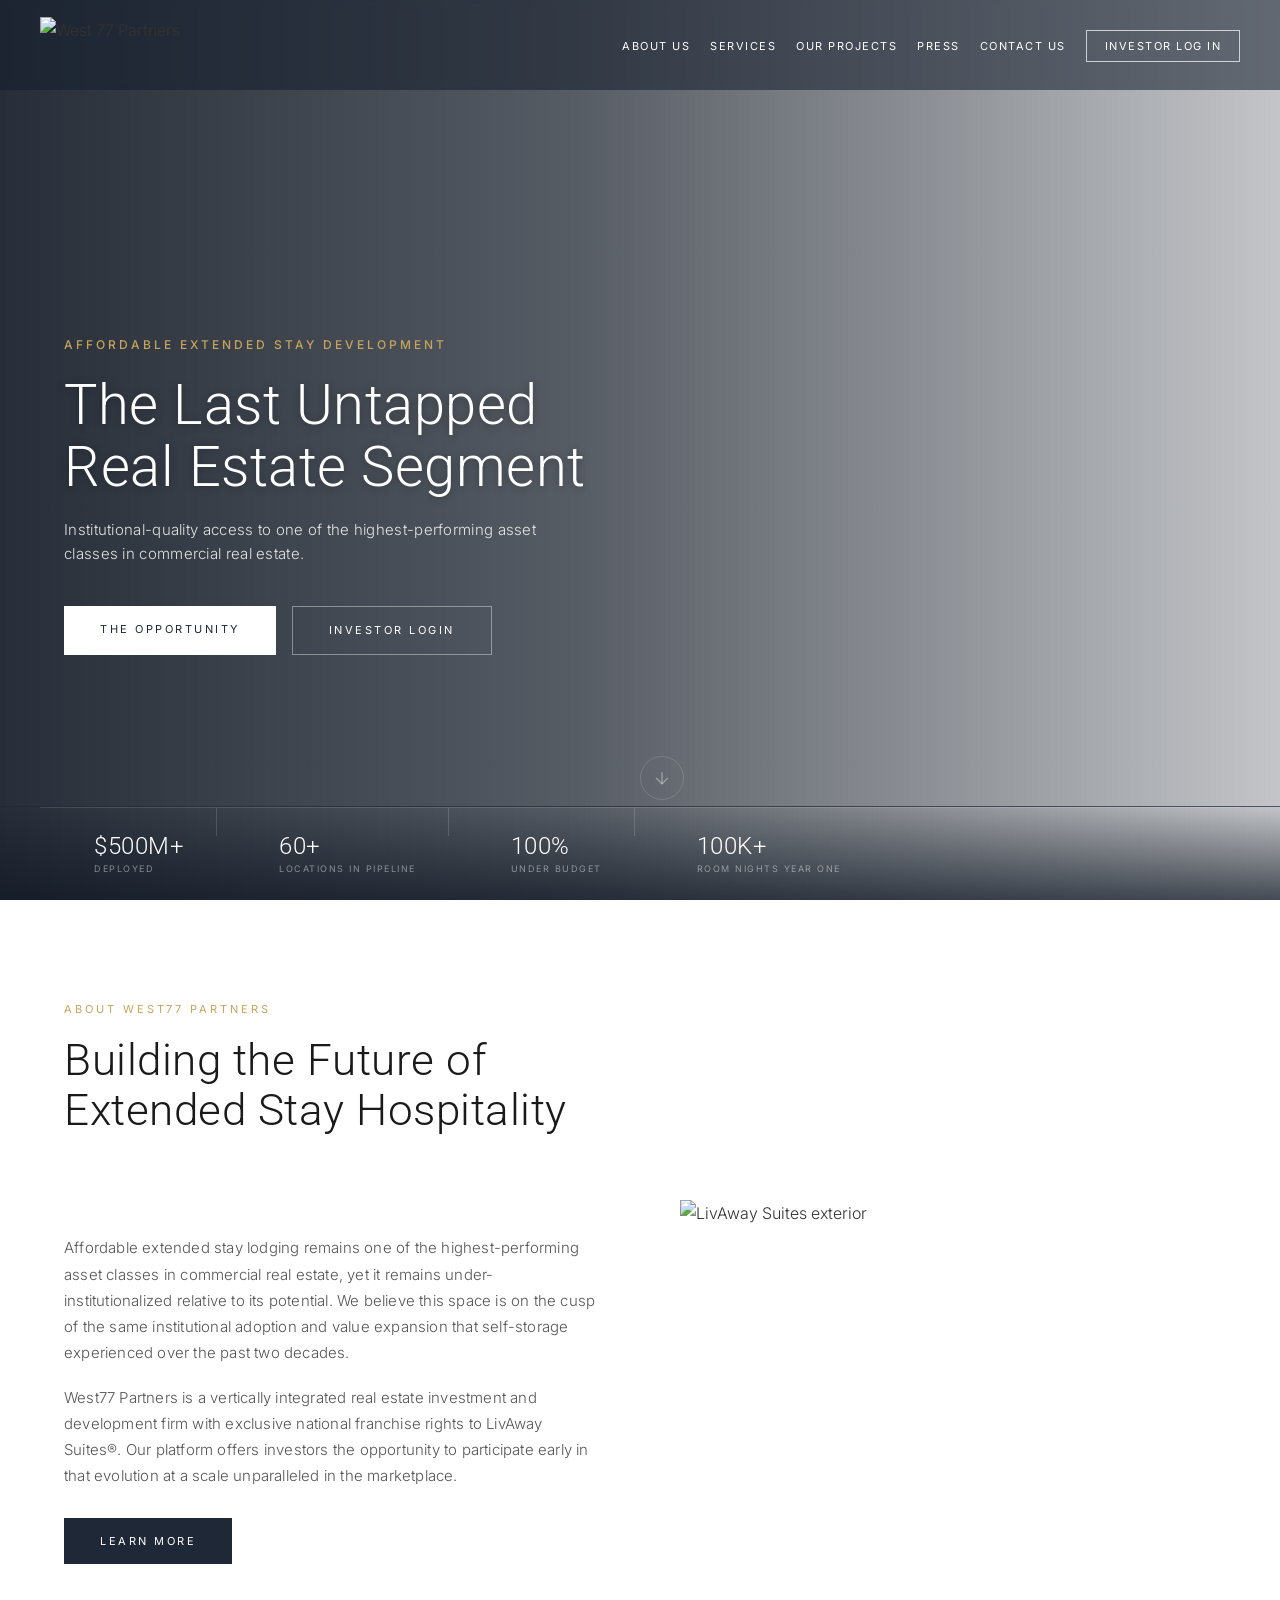
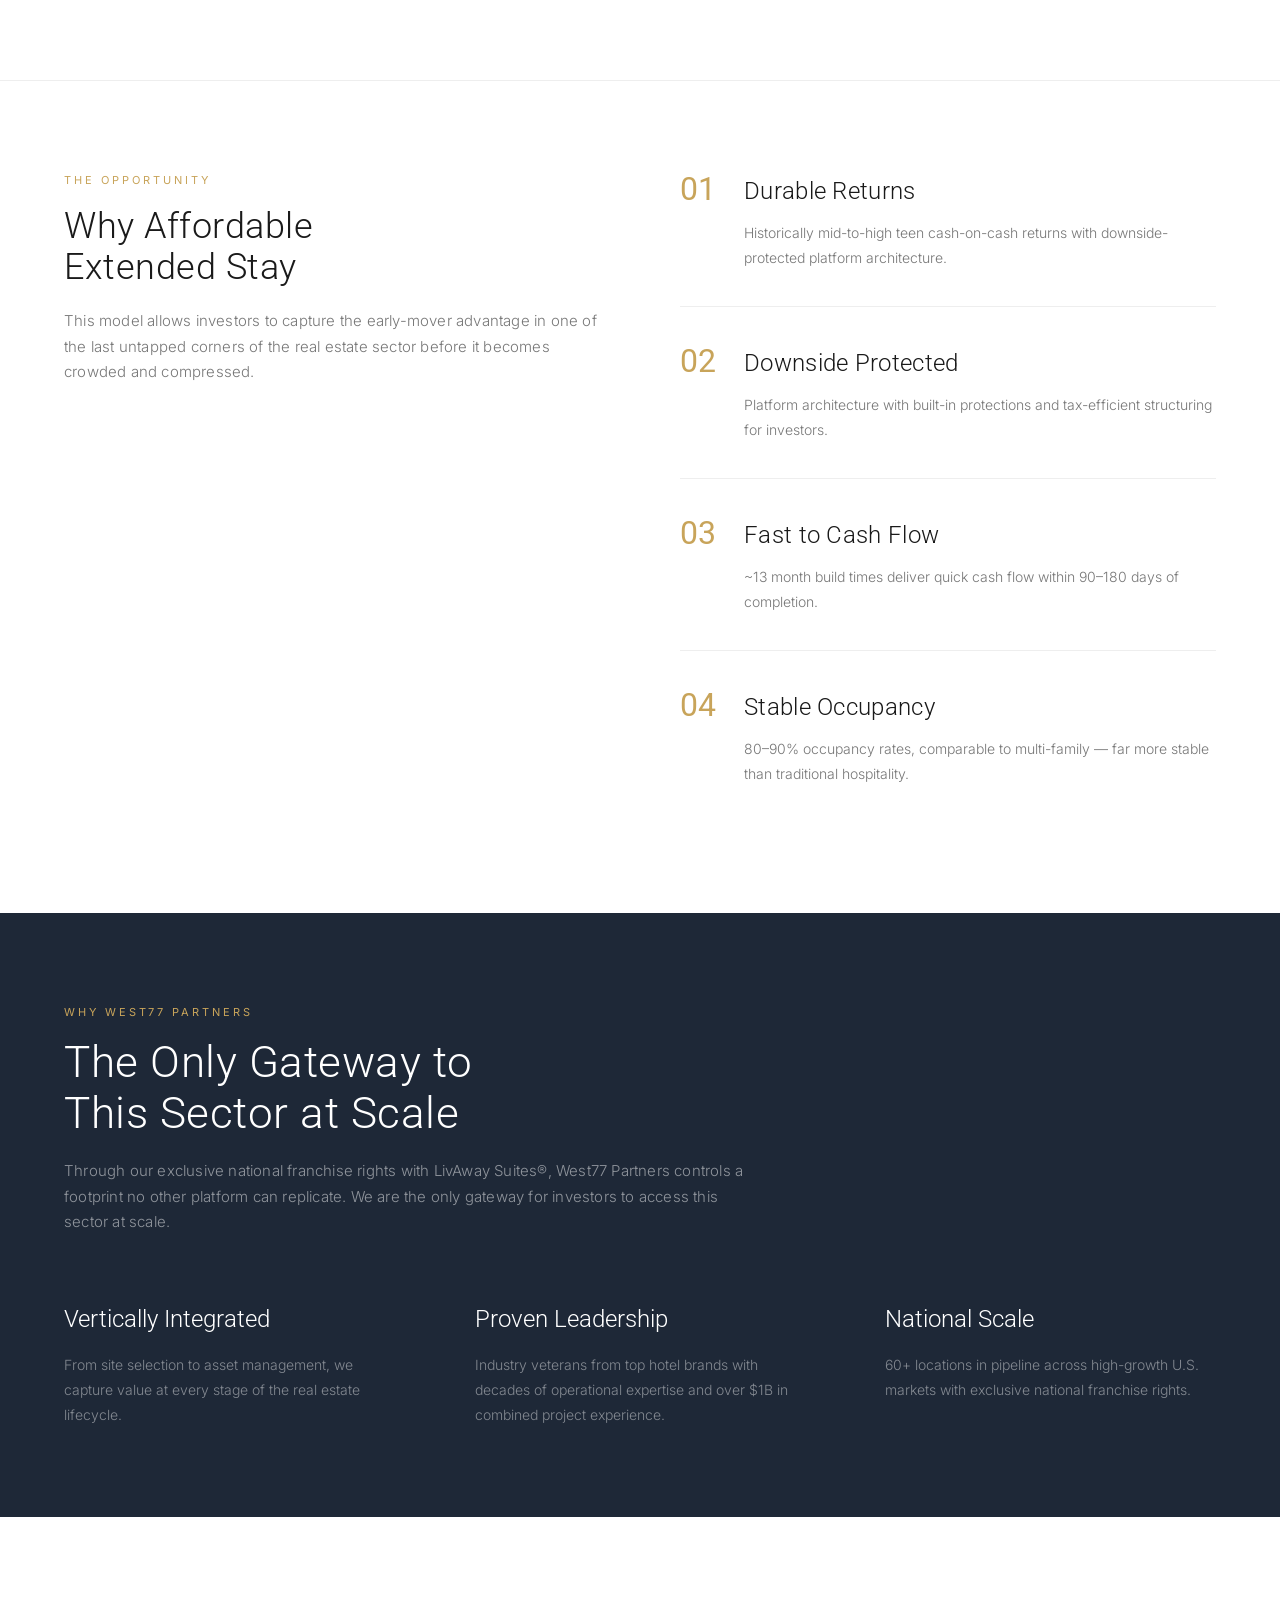
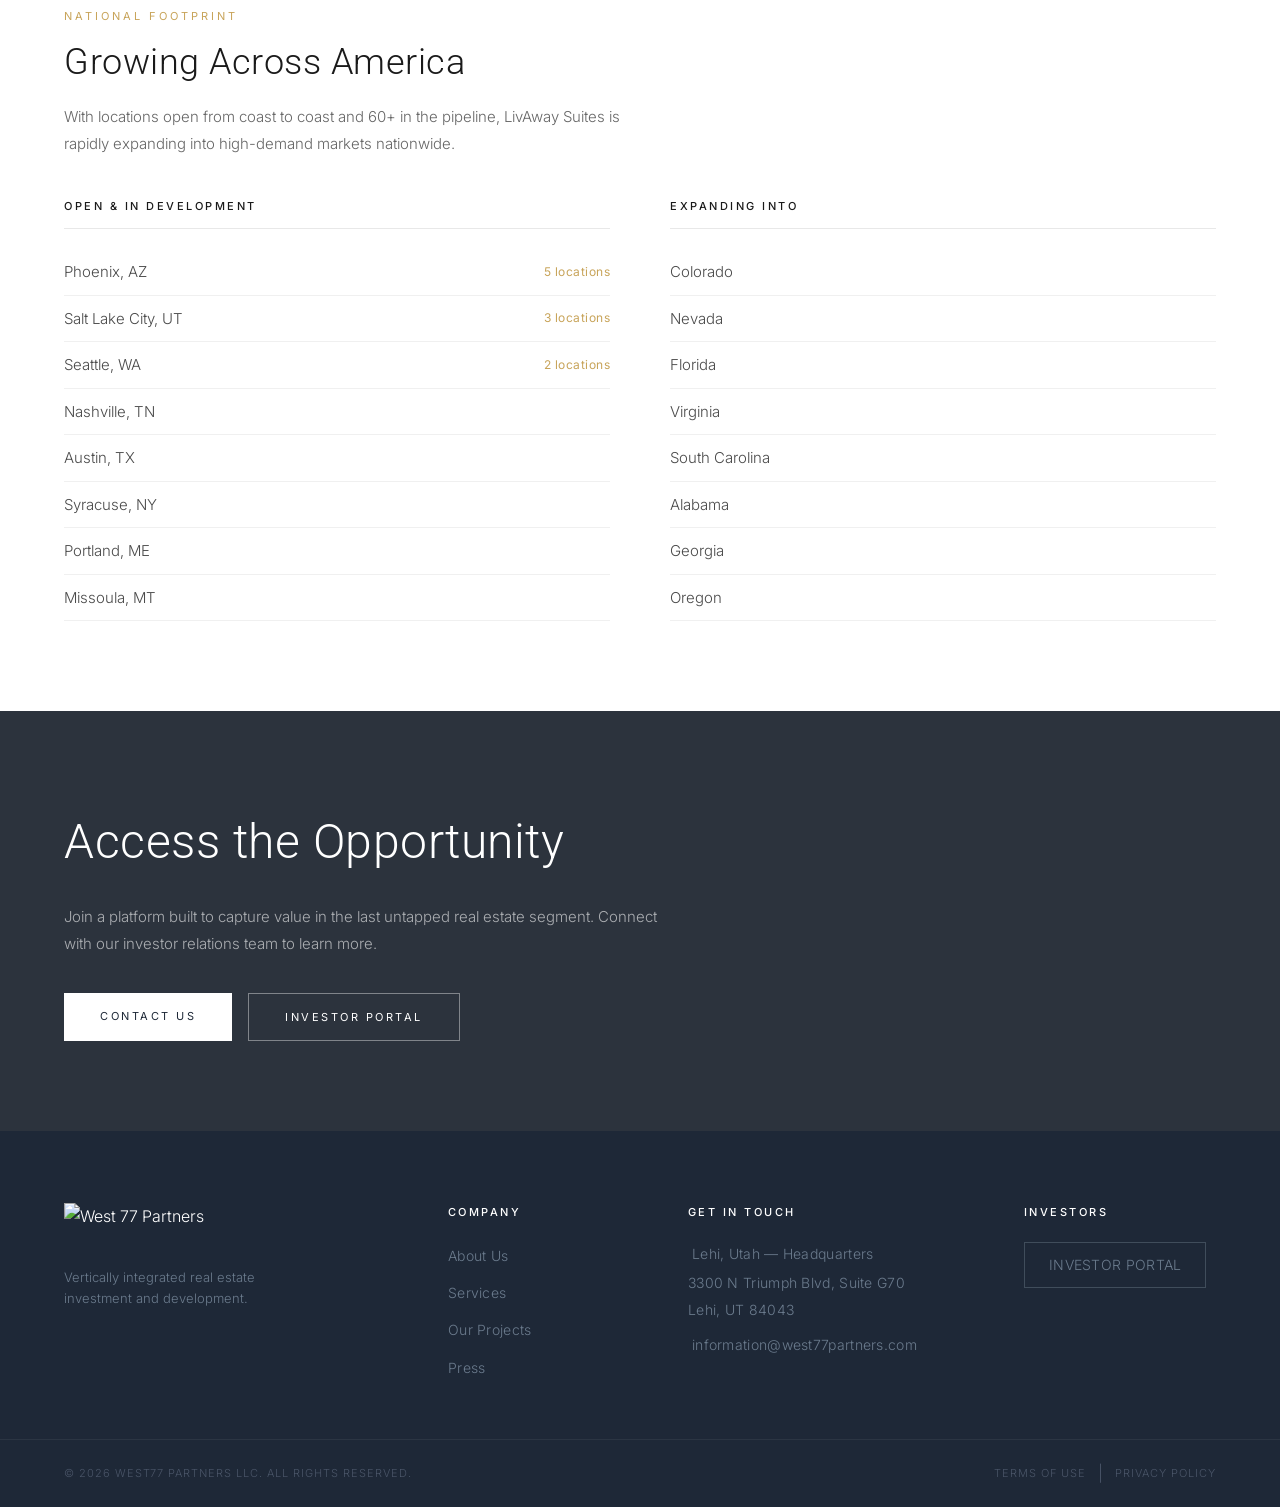
==== commit 1d5cfe07: "remove under maintenance gate, site is live" ====
--- a/index.html
+++ b/index.html
@@ -13,42 +13,6 @@
 </head>
 <body>
 
-  <!-- Coming Soon Gate -->
-  <div id="gate" class="gate">
-    <div class="gate__inner">
-      <div class="gate__content">
-        <img src="https://res.cloudinary.com/ddfrakts6/image/upload/v1774016789/Group_261_m4pspe.png" alt="West 77 Partners" class="gate__logo">
-        <p class="gate__eyebrow">Under Development</p>
-        <h1 class="gate__title">New Website<br>Coming Soon</h1>
-        <p class="gate__text">We&rsquo;re building something new. Our updated website is currently under development and will be available shortly.</p>
-        <div class="gate__divider"></div>
-        <a href="https://west77partners.portal.agorareal.com/#/login" class="gate__btn">Investor Portal</a>
-        <div class="gate__contact">
-          <a href="tel:+14259747000">(425) 974-7000</a>
-          <a href="mailto:information@west77partners.com">information@west77partners.com</a>
-        </div>
-      </div>
-      <div class="gate__footer">
-        <p>&copy; 2026 WEST77 PARTNERS LLC. ALL RIGHTS RESERVED.</p>
-      </div>
-    </div>
-    <!-- Subtle unlock trigger -->
-    <button id="gateUnlockTrigger" class="gate__unlock-trigger" aria-label="Preview site">
-      <svg width="14" height="14" viewBox="0 0 24 24" fill="none" stroke="currentColor" stroke-width="1.5"><rect x="3" y="11" width="18" height="11" rx="2" ry="2"/><path d="M7 11V7a5 5 0 0 1 10 0v4"/></svg>
-    </button>
-    <!-- Password modal -->
-    <div id="gateModal" class="gate__modal">
-      <div class="gate__modal-box">
-        <p class="gate__modal-label">Enter password to preview</p>
-        <input type="password" id="gatePassword" class="gate__modal-input" placeholder="Password" autocomplete="off">
-        <div class="gate__modal-actions">
-          <button id="gateSubmit" class="gate__modal-submit">Enter</button>
-          <button id="gateCancel" class="gate__modal-cancel">Cancel</button>
-        </div>
-        <p id="gateError" class="gate__modal-error"></p>
-      </div>
-    </div>
-  </div>
 
   <header class="header ">
     <div class="header__inner">
@@ -340,328 +304,6 @@
   <script src="script.js"></script>
   <script>lucide.createIcons();</script>
 
-  <style>
-    /* ========== Coming Soon Gate ========== */
-    .gate {
-      position: fixed;
-      inset: 0;
-      z-index: 10000;
-      background: #1e2837;
-      display: flex;
-      align-items: center;
-      justify-content: center;
-      transition: opacity 0.6s cubic-bezier(0.16, 1, 0.3, 1),
-                  visibility 0.6s;
-    }
-    .gate.gate--hidden {
-      opacity: 0;
-      visibility: hidden;
-      pointer-events: none;
-    }
-    .gate__inner {
-      width: 100%;
-      min-height: 100vh;
-      display: flex;
-      flex-direction: column;
-      align-items: center;
-      justify-content: center;
-    }
-    .gate__content {
-      text-align: center;
-      max-width: 520px;
-      padding: 40px 24px;
-      flex: 1;
-      display: flex;
-      flex-direction: column;
-      align-items: center;
-      justify-content: center;
-    }
-    .gate__logo {
-      height: 60px;
-      width: auto;
-      margin-bottom: 52px;
-      animation: gateFadeIn 1s 0.2s cubic-bezier(0.16, 1, 0.3, 1) both;
-    }
-    .gate__eyebrow {
-      font-family: 'Inter', sans-serif;
-      font-size: 11px;
-      font-weight: 500;
-      letter-spacing: 3px;
-      text-transform: uppercase;
-      color: #c8a45a;
-      margin-bottom: 20px;
-      animation: gateFadeUp 0.8s 0.4s cubic-bezier(0.16, 1, 0.3, 1) both;
-    }
-    .gate__title {
-      font-family: 'Roboto', sans-serif;
-      font-size: 52px;
-      font-weight: 300;
-      color: #fff;
-      line-height: 1.2;
-      margin-bottom: 24px;
-      letter-spacing: 0.5px;
-      animation: gateFadeUp 0.8s 0.5s cubic-bezier(0.16, 1, 0.3, 1) both;
-    }
-    .gate__text {
-      font-size: 15px;
-      font-weight: 300;
-      color: rgba(255, 255, 255, 0.5);
-      line-height: 1.8;
-      margin-bottom: 40px;
-      letter-spacing: 0.2px;
-      animation: gateFadeUp 0.8s 0.6s cubic-bezier(0.16, 1, 0.3, 1) both;
-    }
-    .gate__divider {
-      width: 40px;
-      height: 2px;
-      background: #c8a45a;
-      margin: 0 auto 40px;
-      animation: gateFadeUp 0.8s 0.7s cubic-bezier(0.16, 1, 0.3, 1) both;
-    }
-    .gate__btn {
-      display: inline-block;
-      padding: 14px 40px;
-      font-family: 'Inter', sans-serif;
-      font-size: 11px;
-      font-weight: 400;
-      letter-spacing: 2.5px;
-      text-transform: uppercase;
-      text-decoration: none;
-      border: 1px solid rgba(255, 255, 255, 0.25);
-      color: #fff;
-      background: transparent;
-      transition: all 0.3s;
-      margin-bottom: 36px;
-      animation: gateFadeUp 0.8s 0.8s cubic-bezier(0.16, 1, 0.3, 1) both;
-    }
-    .gate__btn:hover {
-      background: #fff;
-      color: #1e2837;
-      border-color: #fff;
-    }
-    .gate__contact {
-      display: flex;
-      flex-direction: column;
-      align-items: center;
-      gap: 10px;
-      animation: gateFadeUp 0.8s 0.9s cubic-bezier(0.16, 1, 0.3, 1) both;
-    }
-    .gate__contact a {
-      color: rgba(255, 255, 255, 0.4);
-      font-size: 13px;
-      font-weight: 300;
-      text-decoration: none;
-      letter-spacing: 0.3px;
-      transition: color 0.3s;
-    }
-    .gate__contact a:hover { color: #c8a45a; }
-    .gate__footer {
-      padding: 20px 24px;
-      border-top: 1px solid rgba(255, 255, 255, 0.05);
-      width: 100%;
-      text-align: center;
-    }
-    .gate__footer p {
-      font-size: 10px;
-      color: #3a4558;
-      letter-spacing: 1px;
-    }
-
-    /* Unlock trigger - small, subtle bottom-right icon */
-    .gate__unlock-trigger {
-      position: fixed;
-      bottom: 16px;
-      right: 16px;
-      width: 32px;
-      height: 32px;
-      background: none;
-      border: none;
-      color: rgba(255, 255, 255, 0.08);
-      cursor: pointer;
-      display: flex;
-      align-items: center;
-      justify-content: center;
-      transition: color 0.3s;
-      z-index: 10001;
-      padding: 0;
-    }
-    .gate__unlock-trigger:hover {
-      color: rgba(255, 255, 255, 0.25);
-    }
-
-    /* Password modal */
-    .gate__modal {
-      position: fixed;
-      inset: 0;
-      z-index: 10002;
-      background: rgba(15, 20, 30, 0.7);
-      backdrop-filter: blur(8px);
-      display: none;
-      align-items: center;
-      justify-content: center;
-    }
-    .gate__modal.active {
-      display: flex;
-    }
-    .gate__modal-box {
-      background: #1e2837;
-      border: 1px solid rgba(255, 255, 255, 0.08);
-      padding: 40px;
-      max-width: 340px;
-      width: 100%;
-      text-align: center;
-    }
-    .gate__modal-label {
-      font-family: 'Inter', sans-serif;
-      font-size: 12px;
-      font-weight: 400;
-      letter-spacing: 1.5px;
-      text-transform: uppercase;
-      color: rgba(255, 255, 255, 0.5);
-      margin-bottom: 20px;
-    }
-    .gate__modal-input {
-      width: 100%;
-      padding: 12px 16px;
-      font-family: 'Inter', sans-serif;
-      font-size: 14px;
-      font-weight: 300;
-      color: #fff;
-      background: rgba(255, 255, 255, 0.05);
-      border: 1px solid rgba(255, 255, 255, 0.12);
-      outline: none;
-      text-align: center;
-      letter-spacing: 4px;
-      margin-bottom: 20px;
-      transition: border-color 0.3s;
-    }
-    .gate__modal-input:focus {
-      border-color: #c8a45a;
-    }
-    .gate__modal-input::placeholder {
-      color: rgba(255, 255, 255, 0.2);
-      letter-spacing: 1px;
-    }
-    .gate__modal-actions {
-      display: flex;
-      gap: 12px;
-    }
-    .gate__modal-submit,
-    .gate__modal-cancel {
-      flex: 1;
-      padding: 11px 20px;
-      font-family: 'Inter', sans-serif;
-      font-size: 11px;
-      font-weight: 400;
-      letter-spacing: 2px;
-      text-transform: uppercase;
-      border: none;
-      cursor: pointer;
-      transition: all 0.3s;
-    }
-    .gate__modal-submit {
-      background: #c8a45a;
-      color: #1e2837;
-    }
-    .gate__modal-submit:hover {
-      background: #d4b06a;
-    }
-    .gate__modal-cancel {
-      background: transparent;
-      color: rgba(255, 255, 255, 0.4);
-      border: 1px solid rgba(255, 255, 255, 0.1);
-    }
-    .gate__modal-cancel:hover {
-      color: #fff;
-      border-color: rgba(255, 255, 255, 0.3);
-    }
-    .gate__modal-error {
-      font-family: 'Inter', sans-serif;
-      font-size: 12px;
-      font-weight: 300;
-      color: #e57373;
-      margin-top: 14px;
-      min-height: 18px;
-    }
-
-    @keyframes gateFadeIn {
-      from { opacity: 0; }
-      to { opacity: 1; }
-    }
-    @keyframes gateFadeUp {
-      from { opacity: 0; transform: translateY(20px); }
-      to { opacity: 1; transform: translateY(0); }
-    }
-
-    @media (max-width: 768px) {
-      .gate__title { font-size: 36px; }
-      .gate__logo { height: 48px; margin-bottom: 36px; }
-    }
-  </style>
-
-  <script>
-    (function() {
-      var gate = document.getElementById('gate');
-      var trigger = document.getElementById('gateUnlockTrigger');
-      var modal = document.getElementById('gateModal');
-      var input = document.getElementById('gatePassword');
-      var submit = document.getElementById('gateSubmit');
-      var cancel = document.getElementById('gateCancel');
-      var error = document.getElementById('gateError');
-      var PASS = '12345';
-
-      // Check if already unlocked this session
-      if (sessionStorage.getItem('w77_unlocked') === '1') {
-        gate.classList.add('gate--hidden');
-        gate.style.display = 'none';
-        return;
-      }
-
-      // Prevent body scroll when gate is showing
-      document.body.style.overflow = 'hidden';
-
-      trigger.addEventListener('click', function() {
-        modal.classList.add('active');
-        input.value = '';
-        error.textContent = '';
-        setTimeout(function() { input.focus(); }, 100);
-      });
-
-      cancel.addEventListener('click', function() {
-        modal.classList.remove('active');
-        input.value = '';
-        error.textContent = '';
-      });
-
-      function tryUnlock() {
-        if (input.value === PASS) {
-          sessionStorage.setItem('w77_unlocked', '1');
-          modal.classList.remove('active');
-          gate.classList.add('gate--hidden');
-          document.body.style.overflow = '';
-          setTimeout(function() { gate.style.display = 'none'; }, 700);
-        } else {
-          error.textContent = 'Incorrect password';
-          input.value = '';
-          input.focus();
-        }
-      }
-
-      submit.addEventListener('click', tryUnlock);
-      input.addEventListener('keydown', function(e) {
-        if (e.key === 'Enter') tryUnlock();
-      });
-
-      // Close modal on backdrop click
-      modal.addEventListener('click', function(e) {
-        if (e.target === modal) {
-          modal.classList.remove('active');
-          input.value = '';
-          error.textContent = '';
-        }
-      });
-    })();
-  </script>
 
 </body>
 </html>
--- a/styles.css
+++ b/styles.css
@@ -47,6 +47,13 @@
   z-index: 100;
   background: rgba(20, 30, 45, 0.55);
   backdrop-filter: blur(4px);
+  transition: background 0.3s;
+}
+
+.header.header--menu-open {
+  background: #141e2d;
+  backdrop-filter: none;
+  box-shadow: none;
 }
 
 .header__inner {
@@ -729,10 +736,11 @@
 
 .cta__bg {
   position: absolute;
-  inset: 0;
+  inset: -30px 0;
   background-size: cover;
   background-position: center;
   background-repeat: no-repeat;
+  will-change: transform;
 }
 
 .cta__overlay {
@@ -980,7 +988,23 @@
 }
 
 /* ========== Responsive ========== */
+@media (max-width: 1280px) {
+  .nav__list {
+    gap: 20px;
+  }
+
+  .nav__link {
+    font-size: 11px;
+    letter-spacing: 1.5px;
+  }
+
+  .nav__link--outlined {
+    padding: 8px 18px;
+  }
+}
+
 @media (max-width: 1024px) {
+
   .hero__title {
     font-size: 44px;
   }
@@ -1004,16 +1028,23 @@
   }
 
   .trust-bar__inner {
-    flex-wrap: wrap;
-    justify-content: center;
+    flex-wrap: nowrap;
+    justify-content: flex-start;
   }
 
   .trust-bar__item {
-    padding: 28px 32px;
-  }
-}
-
-@media (max-width: 768px) {
+    padding: 20px 24px;
+    margin-right: 20px;
+  }
+
+  .trust-bar__number {
+    font-size: 22px;
+  }
+
+  .trust-bar__label {
+    font-size: 9px;
+  }
+
   .nav__list {
     display: none;
   }
@@ -1061,7 +1092,6 @@
     display: flex;
     flex-direction: column;
     justify-content: flex-end;
-    padding-bottom: 60px;
     height: 100%;
   }
 
@@ -1070,6 +1100,10 @@
     gap: 12px;
   }
 
+  .hero__scroll-arrow {
+    display: none;
+  }
+
   .section-title {
     font-size: 28px;
   }
@@ -1091,23 +1125,50 @@
     height: 300px;
   }
 
+  /* Trust bar: keep overlaid but make room */
   .trust-bar {
-    margin-top: -1px;
     padding: 0 16px;
   }
 
   .trust-bar__inner {
-    flex-direction: column;
+    flex-direction: row;
+    flex-wrap: wrap;
+    justify-content: flex-start;
+    padding: 0;
+    border-top: 1px solid rgba(255, 255, 255, 0.08);
   }
 
   .trust-bar__divider {
-    width: 40px;
-    height: 1px;
-    background: rgba(255, 255, 255, 0.12);
+    display: none;
   }
 
   .trust-bar__item {
-    padding: 20px;
+    width: 25%;
+    box-sizing: border-box;
+    padding: 16px 8px;
+    margin-right: 0;
+  }
+
+  .trust-bar__number {
+    font-size: 20px;
+  }
+
+  .trust-bar__label {
+    font-size: 8px;
+    letter-spacing: 1px;
+  }
+
+  .trust-bar__icon {
+    width: 16px;
+    height: 16px;
+  }
+
+  .hero__content {
+    padding-bottom: 100px;
+  }
+
+  .hero__scroll-arrow {
+    display: none;
   }
 
   .opportunity {
@@ -1137,7 +1198,6 @@
 
   .cta__buttons {
     flex-direction: column;
-    align-items: center;
     gap: 12px;
   }
 
@@ -1152,3 +1212,117 @@
     text-align: center;
   }
 }
+
+@media (max-width: 480px) {
+  .container {
+    padding: 0 16px;
+  }
+
+  .header__inner {
+    padding: 0 16px;
+    height: 70px;
+  }
+
+  .logo-img {
+    height: 44px;
+  }
+
+  .hero {
+    height: 100vh;
+    min-height: 560px;
+  }
+
+  .hero__content {
+    padding-bottom: 200px;
+  }
+
+  .hero__title {
+    font-size: 28px;
+  }
+
+  .hero__subtitle {
+    font-size: 13px;
+    margin-bottom: 24px;
+  }
+
+  .trust-bar__item {
+    width: 50%;
+    padding: 14px 12px;
+    margin-right: 0;
+    gap: 8px;
+  }
+
+  .trust-bar__number {
+    font-size: 16px;
+  }
+
+  .trust-bar__label {
+    font-size: 7px;
+    letter-spacing: 0.8px;
+  }
+
+  .trust-bar__divider {
+    display: none;
+  }
+
+  .trust-bar__icon {
+    width: 14px;
+    height: 14px;
+  }
+
+  .section-title {
+    font-size: 24px;
+  }
+
+  .about__description {
+    font-size: 14px;
+  }
+
+  .opportunity__item-num {
+    font-size: 24px;
+  }
+
+  .opportunity__item-title {
+    font-size: 14px;
+  }
+
+  .opportunity__item-text {
+    font-size: 13px;
+  }
+
+  .why__card-title {
+    font-size: 14px;
+  }
+
+  .why__card-text {
+    font-size: 13px;
+  }
+
+  .cta__title {
+    font-size: 24px;
+  }
+
+  .cta__text {
+    font-size: 14px;
+  }
+
+  .footer__grid {
+    gap: 32px;
+    padding: 0;
+  }
+
+  .nav__list.active {
+    padding: 24px 16px;
+  }
+
+  .about {
+    padding: 56px 0 48px;
+  }
+
+  .opportunity,
+  .why,
+  .footprint,
+  .cta {
+    padding: 56px 0;
+  }
+}
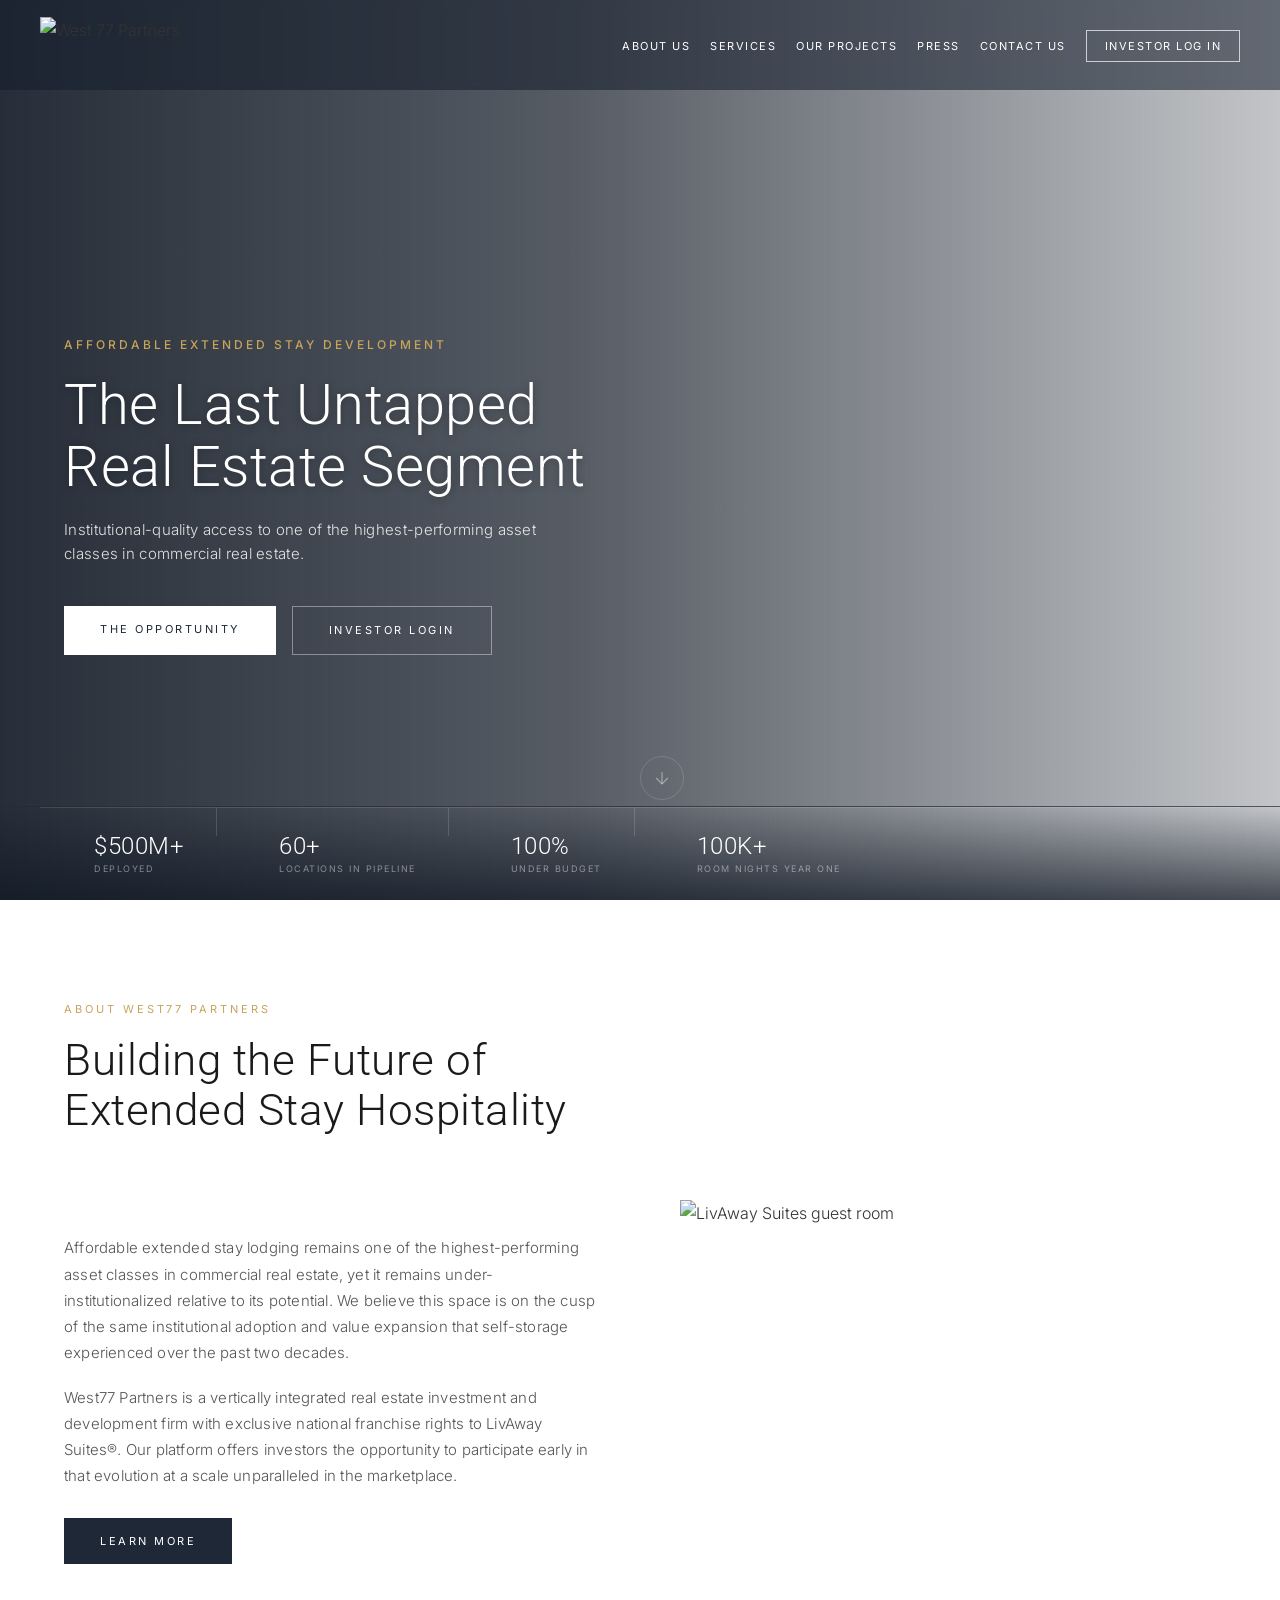
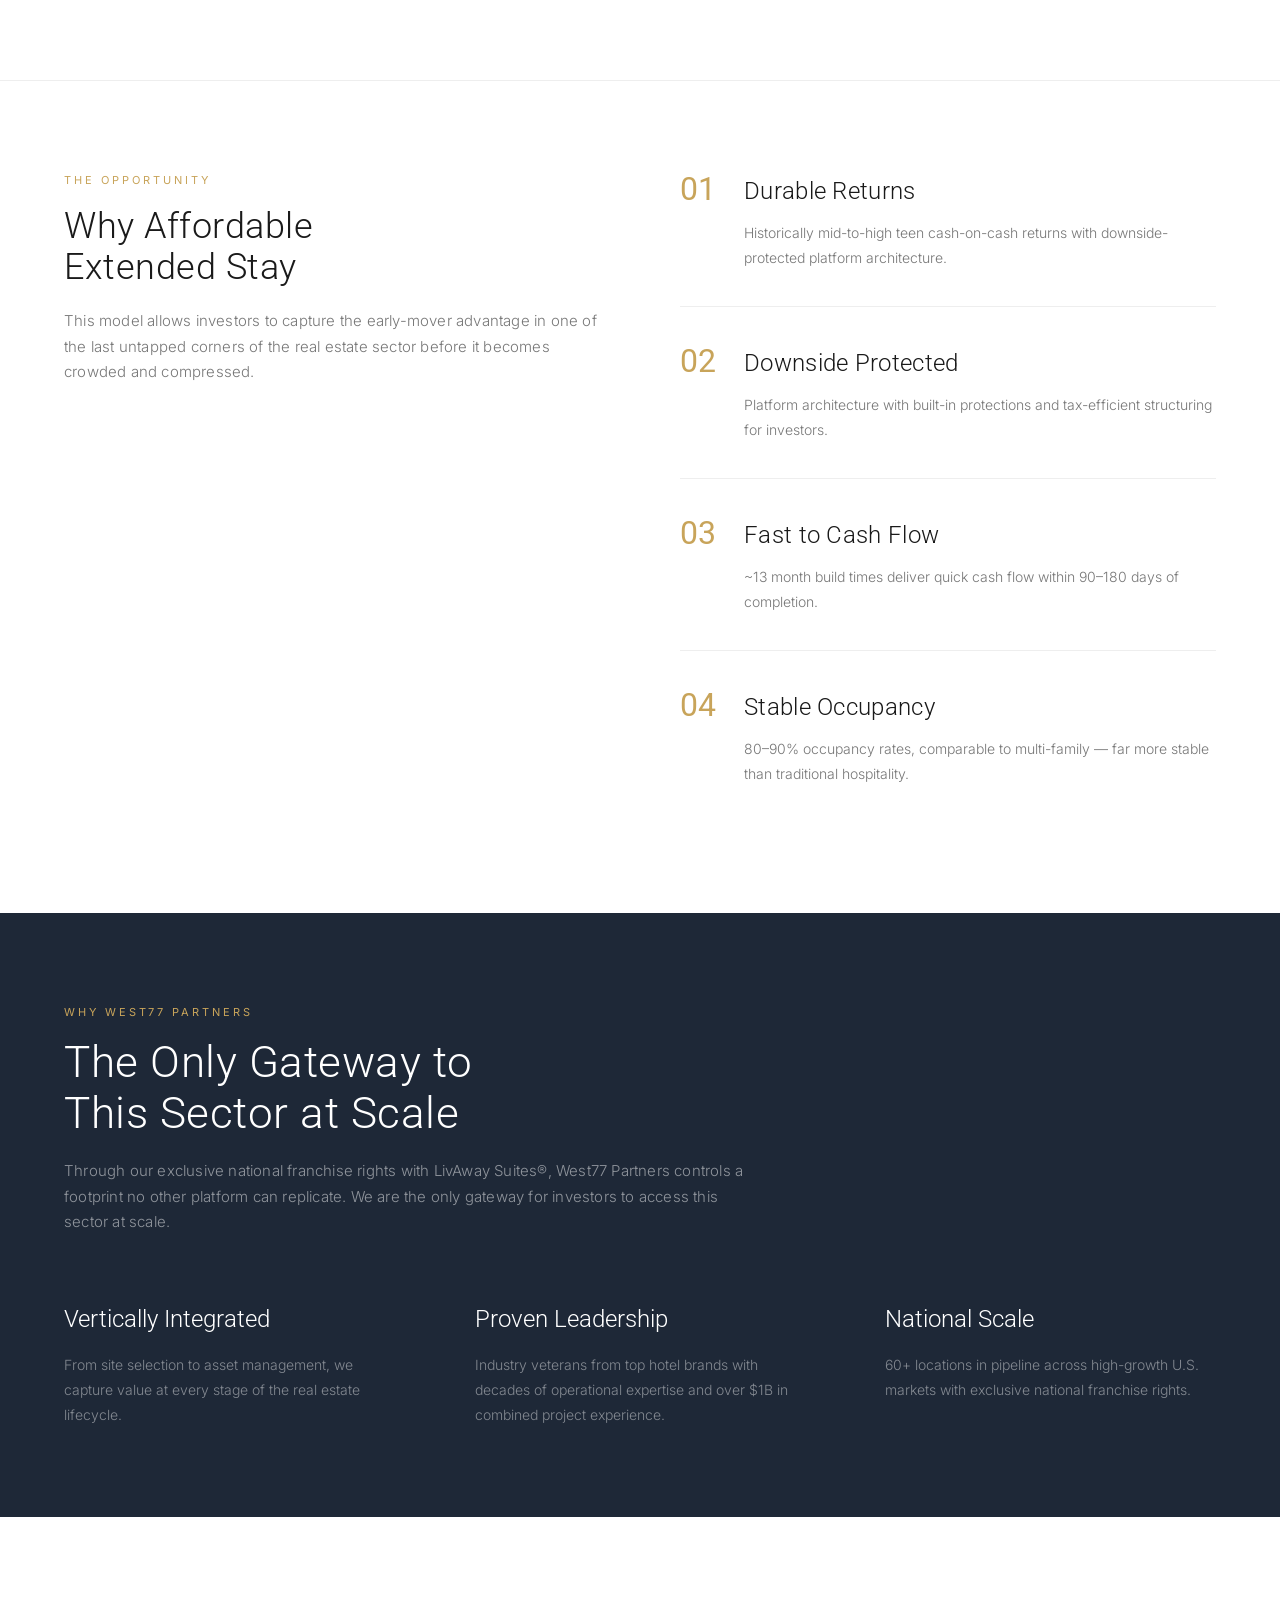
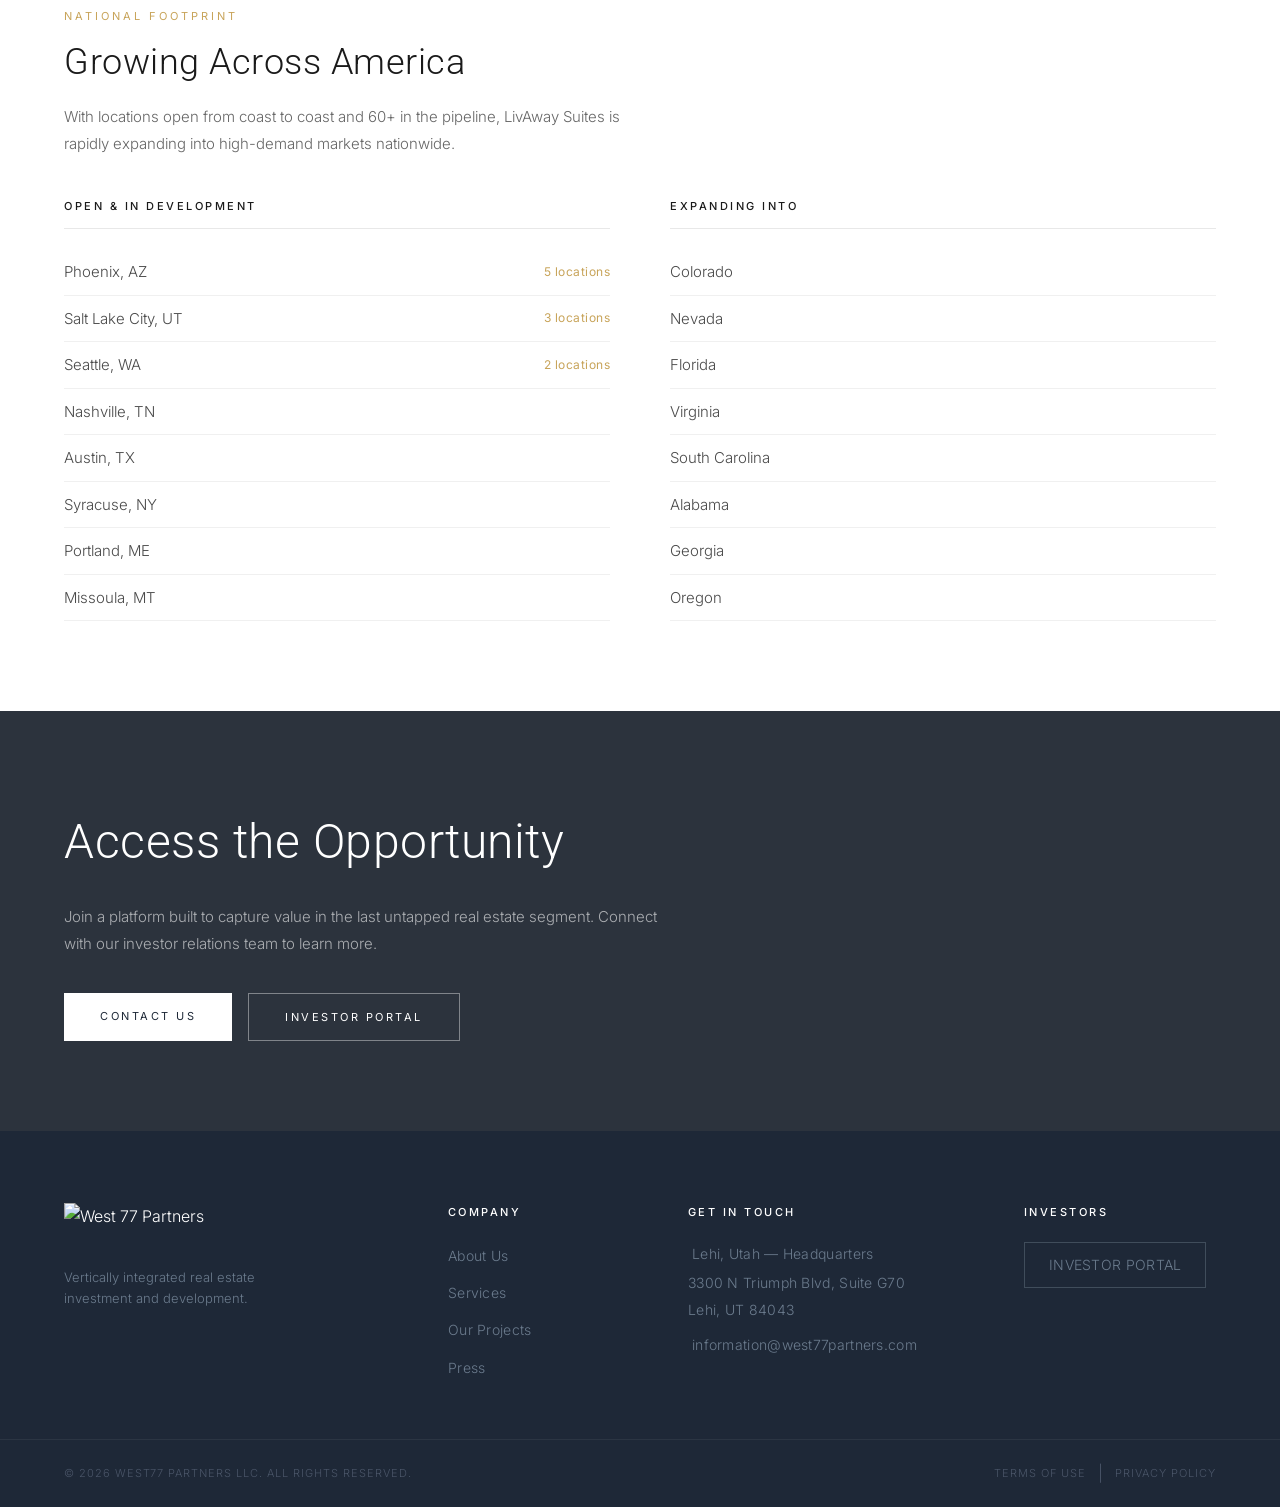
==== commit 59a60297: "Replace ADA suite photo with standard guest room on homepage and press page The homepage About image" ====
--- a/index.html
+++ b/index.html
@@ -128,7 +128,7 @@
           <a href="#opportunity" class="btn btn--dark">Learn More</a>
         </div>
         <div class="about__image reveal--right reveal">
-          <img src="https://res.cloudinary.com/ddfrakts6/image/upload/v1774041850/L101_ADAQQ_2_rjylix.jpg" alt="LivAway Suites exterior" class="about__img">
+          <img src="https://res.cloudinary.com/ddfrakts6/image/upload/f_auto,q_auto/guest_room_suite_g94wac" alt="LivAway Suites guest room" class="about__img">
         </div>
       </div>
     </div>
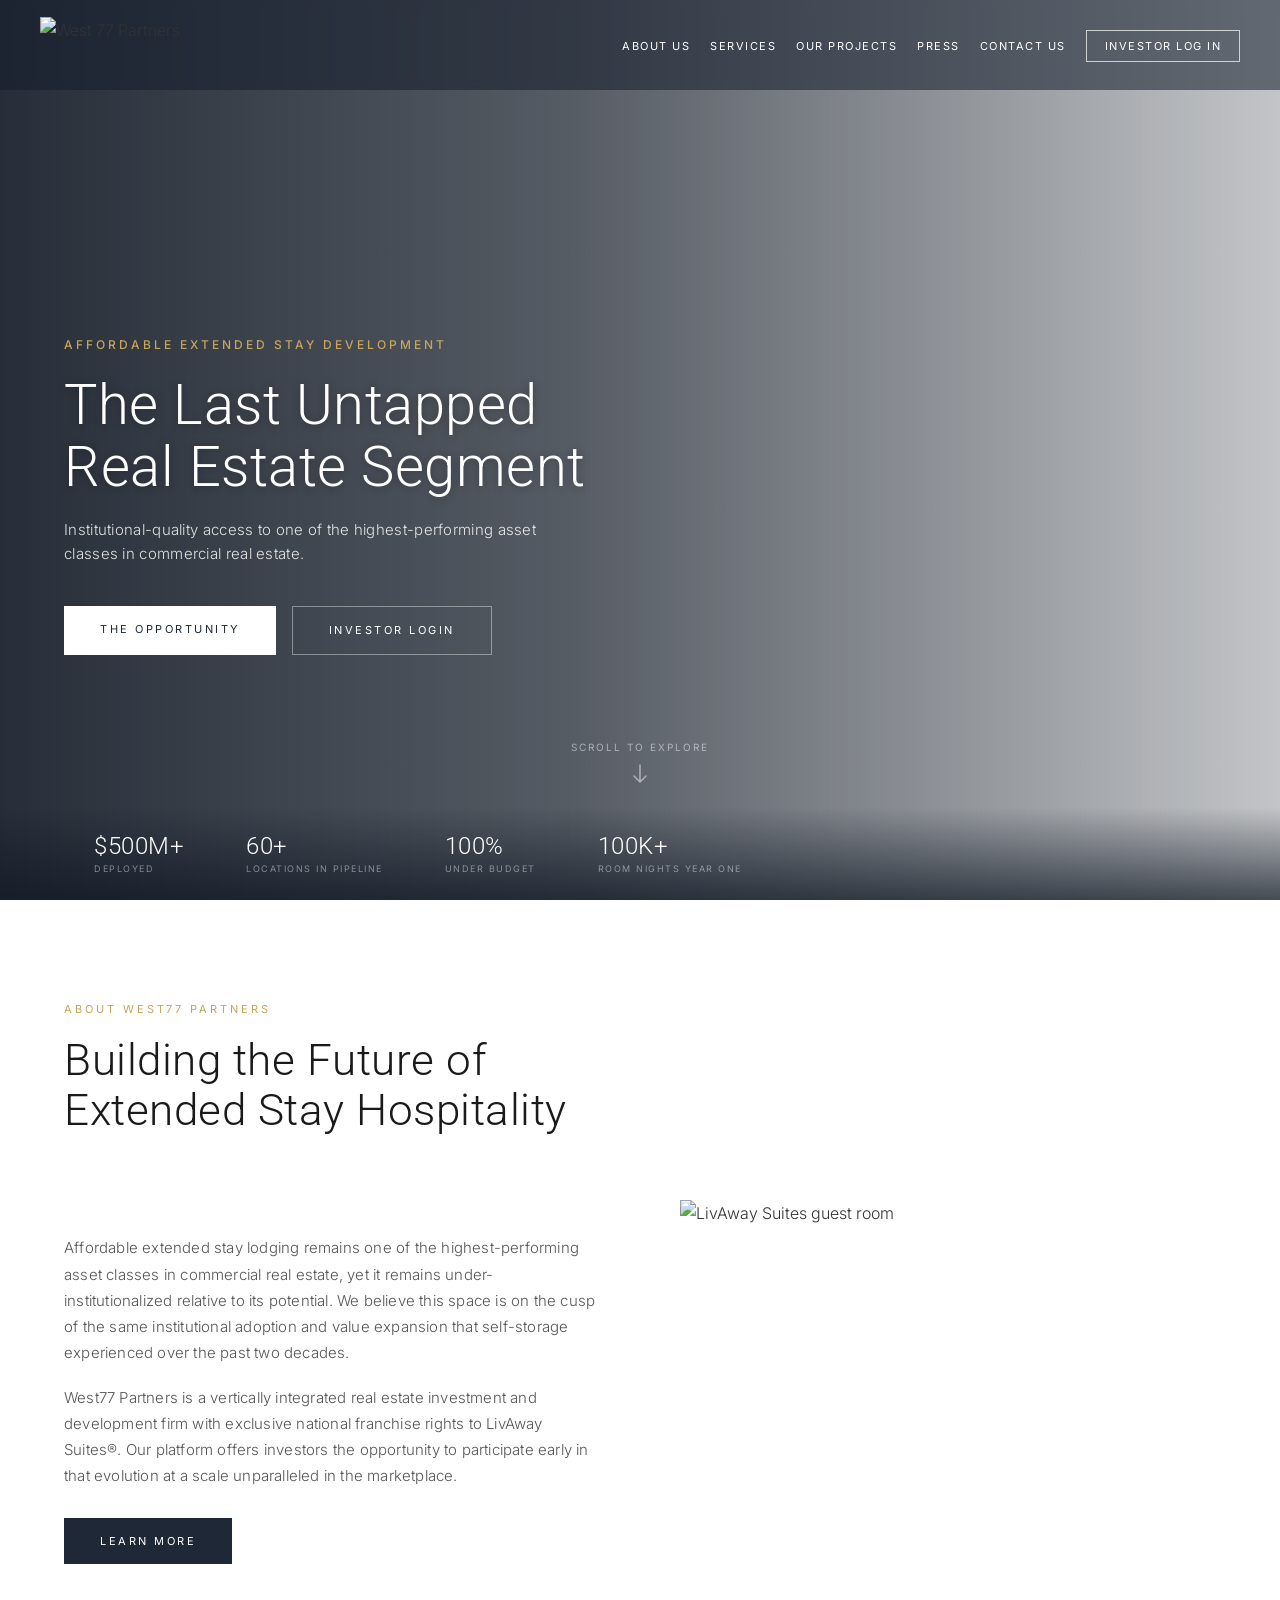
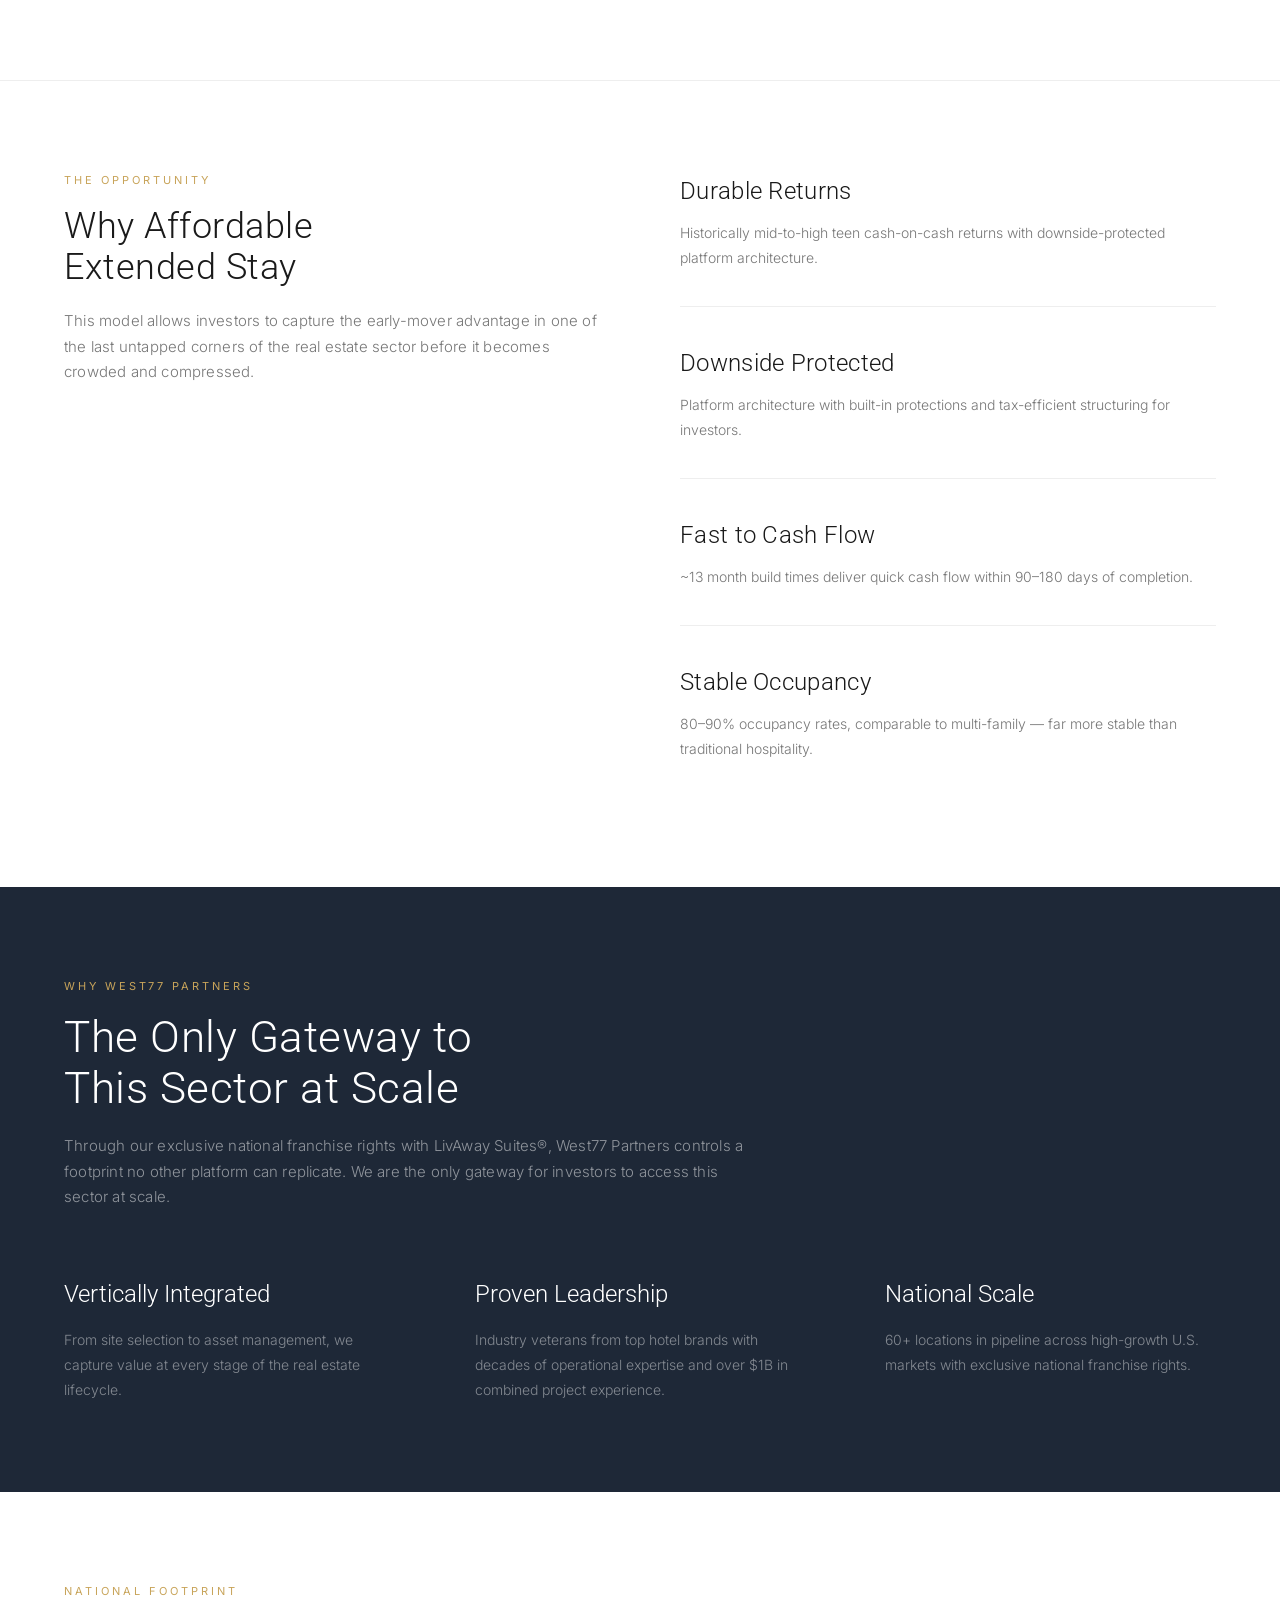
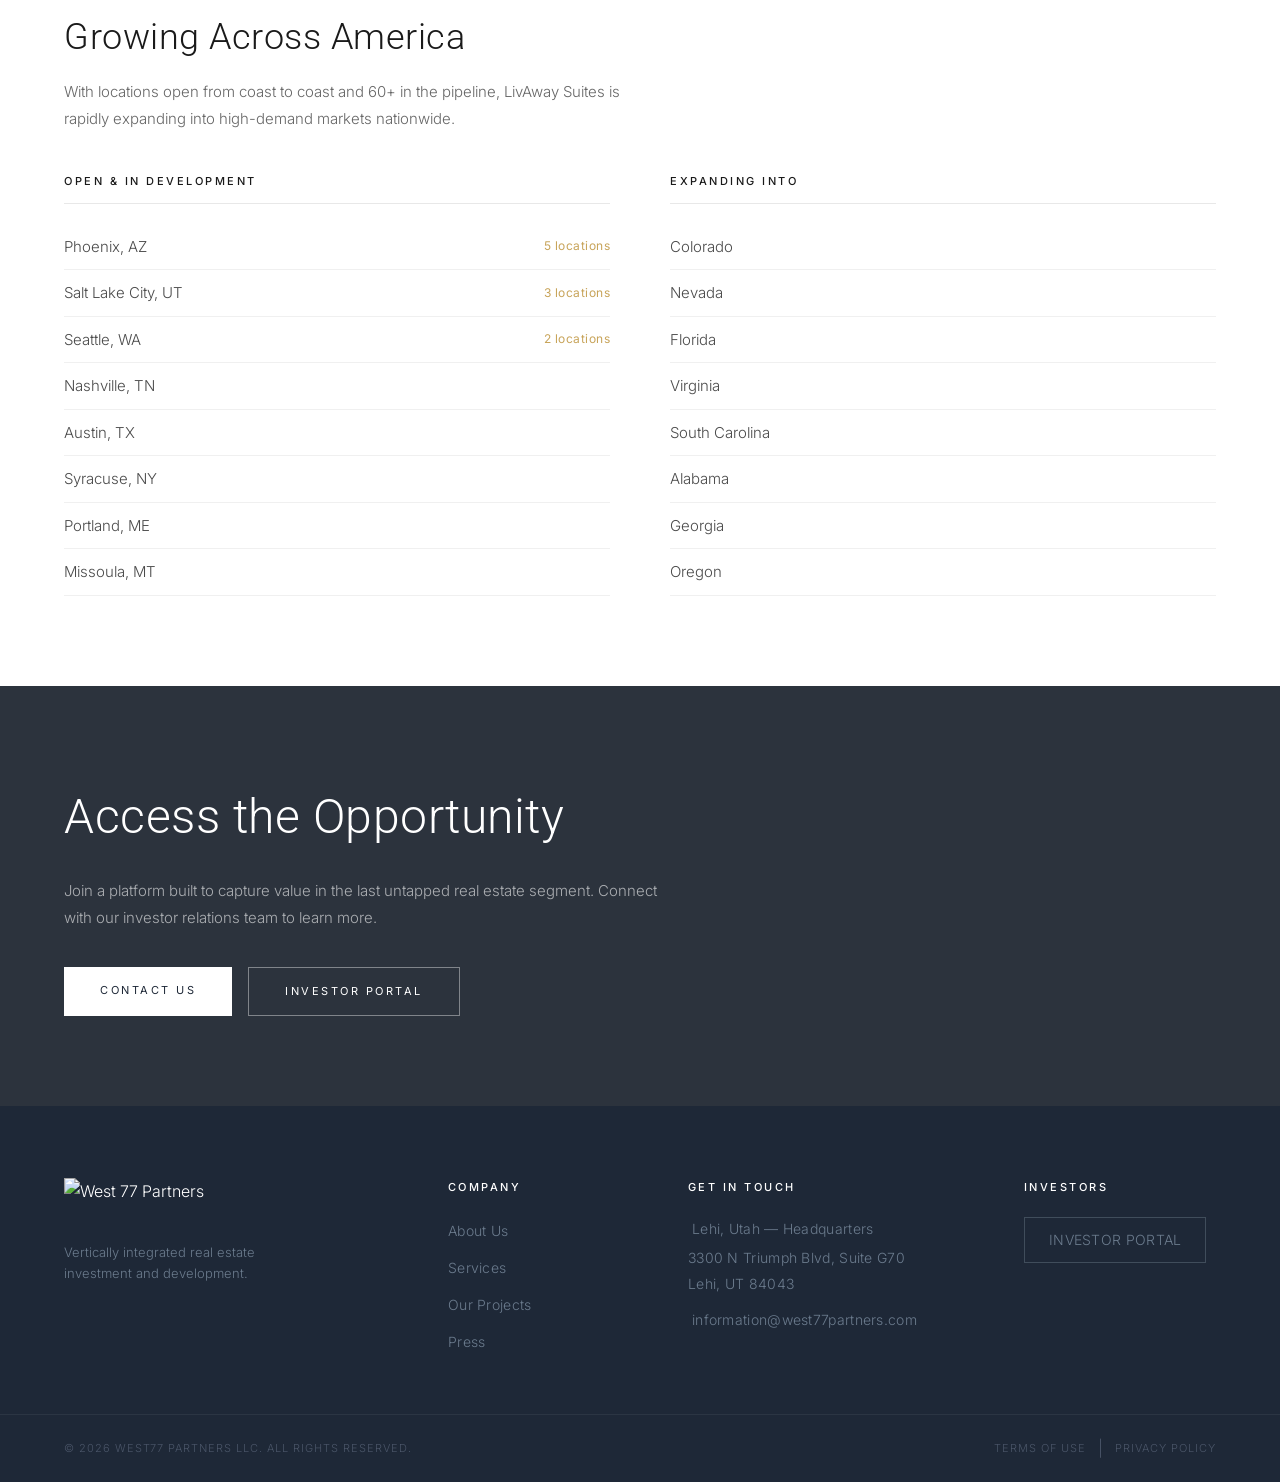
==== commit d1bb1be6: "Refine hero scroll cue + stats, and remove ordinal numbering site-wide - Replace the bouncing circle" ====
--- a/index.html
+++ b/index.html
@@ -68,8 +68,11 @@
         <a href="https://west77partners.portal.agorareal.com/#/login" class="btn btn--outline-white">Investor Login</a>
       </div>
     </div>
-    <a href="#about" class="hero__scroll-arrow" aria-label="Scroll down">
-      <svg width="20" height="20" viewBox="0 0 24 24" fill="none" stroke="currentColor" stroke-width="1.5"><path d="M12 5v14"/><path d="M19 12l-7 7-7-7"/></svg>
+    <a href="#about" class="hero__scroll-arrow" aria-label="Scroll to explore">
+      <span class="hero__scroll-label">Scroll to Explore</span>
+      <span class="hero__scroll-icon" aria-hidden="true">
+        <svg width="14" height="20" viewBox="0 0 14 20" fill="none" xmlns="http://www.w3.org/2000/svg"><path d="M7 1V18M7 18L1 12M7 18L13 12" stroke="currentColor" stroke-width="1.5" stroke-linecap="round" stroke-linejoin="round"/></svg>
+      </span>
     </a>
 
     <!-- Trust Bar (overlaid on hero) -->
@@ -81,25 +84,19 @@
             <span class="trust-bar__number count-up">$500M+</span>
             <span class="trust-bar__label">Deployed</span>
           </div>
-        </div>
-        <div class="trust-bar__divider"></div>
-        <div class="trust-bar__item">
+        </div>        <div class="trust-bar__item">
           <i data-lucide="map-pin" class="trust-bar__icon"></i>
           <div class="trust-bar__item-text">
             <span class="trust-bar__number count-up">60+</span>
             <span class="trust-bar__label">Locations in Pipeline</span>
           </div>
-        </div>
-        <div class="trust-bar__divider"></div>
-        <div class="trust-bar__item">
+        </div>        <div class="trust-bar__item">
           <i data-lucide="check-circle" class="trust-bar__icon"></i>
           <div class="trust-bar__item-text">
             <span class="trust-bar__number count-up">100%</span>
             <span class="trust-bar__label">Under Budget</span>
           </div>
-        </div>
-        <div class="trust-bar__divider"></div>
-        <div class="trust-bar__item">
+        </div>        <div class="trust-bar__item">
           <i data-lucide="calendar" class="trust-bar__icon"></i>
           <div class="trust-bar__item-text">
             <span class="trust-bar__number count-up">100K+</span>
@@ -145,28 +142,24 @@
         </div>
         <div class="opportunity__right">
           <div class="opportunity__item">
-            <span class="opportunity__item-num">01</span>
             <div>
               <h3 class="opportunity__item-title">Durable Returns</h3>
               <p class="opportunity__item-text">Historically mid-to-high teen cash-on-cash returns with downside-protected platform architecture.</p>
             </div>
           </div>
           <div class="opportunity__item">
-            <span class="opportunity__item-num">02</span>
             <div>
               <h3 class="opportunity__item-title">Downside Protected</h3>
               <p class="opportunity__item-text">Platform architecture with built-in protections and tax-efficient structuring for investors.</p>
             </div>
           </div>
           <div class="opportunity__item">
-            <span class="opportunity__item-num">03</span>
             <div>
               <h3 class="opportunity__item-title">Fast to Cash Flow</h3>
               <p class="opportunity__item-text">~13 month build times deliver quick cash flow within 90&ndash;180 days of completion.</p>
             </div>
           </div>
           <div class="opportunity__item">
-            <span class="opportunity__item-num">04</span>
             <div>
               <h3 class="opportunity__item-title">Stable Occupancy</h3>
               <p class="opportunity__item-text">80&ndash;90% occupancy rates, comparable to multi-family &mdash; far more stable than traditional hospitality.</p>
--- a/styles.css
+++ b/styles.css
@@ -246,30 +246,52 @@
 
 .hero__scroll-arrow {
   position: absolute;
-  bottom: 100px;
+  bottom: 116px;
   left: 50%;
   transform: translateX(-50%);
   z-index: 2;
-  color: rgba(255, 255, 255, 0.4);
-  display: flex;
+  display: inline-flex;
+  flex-direction: column;
+  align-items: center;
+  gap: 12px;
+  text-decoration: none;
+  color: rgba(255, 255, 255, 0.5);
+  transition: color 0.3s;
+  animation: scrollHintFade 1s 1.2s ease both;
+}
+
+.hero__scroll-arrow:hover {
+  color: #fff;
+}
+
+.hero__scroll-label {
+  font-family: 'Inter', sans-serif;
+  font-size: 10px;
+  font-weight: 400;
+  letter-spacing: 2px;
+  text-transform: uppercase;
+  line-height: 1;
+}
+
+.hero__scroll-icon {
+  display: inline-flex;
   align-items: center;
   justify-content: center;
-  width: 44px;
-  height: 44px;
-  border: 1px solid rgba(255, 255, 255, 0.15);
-  border-radius: 50%;
-  transition: color 0.3s, border-color 0.3s, transform 0.3s;
-  animation: heroFadeUp 1s 1.2s cubic-bezier(0.16, 1, 0.3, 1) both, bounceSubtle 2.4s 2.5s ease-in-out infinite;
-}
-
-.hero__scroll-arrow:hover {
-  color: #fff;
-  border-color: rgba(255, 255, 255, 0.4);
-}
-
-@keyframes bounceSubtle {
-  0%, 100% { transform: translateX(-50%) translateY(0); }
-  50% { transform: translateX(-50%) translateY(6px); }
+  animation: scrollBob 2.4s ease-in-out infinite;
+}
+
+@keyframes scrollHintFade {
+  from { opacity: 0; }
+  to { opacity: 1; }
+}
+
+@keyframes scrollBob {
+  0%, 100% { transform: translateY(0); opacity: 0.7; }
+  50% { transform: translateY(6px); opacity: 1; }
+}
+
+@media (prefers-reduced-motion: reduce) {
+  .hero__scroll-icon { animation: none; }
 }
 
 /* ========== Icons (Lucide) ========== */
@@ -389,7 +411,6 @@
   z-index: 3;
   padding: 0;
   background: linear-gradient(to bottom, rgba(15, 23, 35, 0.0), rgba(15, 23, 35, 0.7));
-  border-top: 1px solid rgba(255, 255, 255, 0.06);
 }
 
 .trust-bar__inner {
@@ -401,7 +422,6 @@
   max-width: 1200px;
   margin: 0 auto;
   padding: 0 24px;
-  border-top: 1px solid rgba(255, 255, 255, 0.12);
 }
 
 .trust-bar__item {
@@ -445,14 +465,6 @@
   text-transform: uppercase;
 }
 
-.trust-bar__divider {
-  width: 1px;
-  height: 28px;
-  flex-shrink: 0;
-  margin-right: 32px;
-  background: rgba(255, 255, 255, 0.15);
-}
-
 /* ========== Section Titles ========== */
 .section-title {
   font-family: 'Roboto', 'Helvetica Neue', sans-serif;
@@ -576,16 +588,6 @@
 
 .opportunity__item:last-child {
   border-bottom: none;
-}
-
-.opportunity__item-num {
-  font-family: 'Roboto', 'Helvetica Neue', sans-serif;
-  font-size: 32px;
-  font-weight: 400;
-  color: #c8a45a;
-  line-height: 1;
-  min-width: 40px;
-  padding-top: 2px;
 }
 
 .opportunity__item-title {
@@ -1135,11 +1137,6 @@
     flex-wrap: wrap;
     justify-content: flex-start;
     padding: 0;
-    border-top: 1px solid rgba(255, 255, 255, 0.08);
-  }
-
-  .trust-bar__divider {
-    display: none;
   }
 
   .trust-bar__item {
@@ -1261,10 +1258,6 @@
     letter-spacing: 0.8px;
   }
 
-  .trust-bar__divider {
-    display: none;
-  }
-
   .trust-bar__icon {
     width: 14px;
     height: 14px;
@@ -1276,10 +1269,6 @@
 
   .about__description {
     font-size: 14px;
-  }
-
-  .opportunity__item-num {
-    font-size: 24px;
   }
 
   .opportunity__item-title {
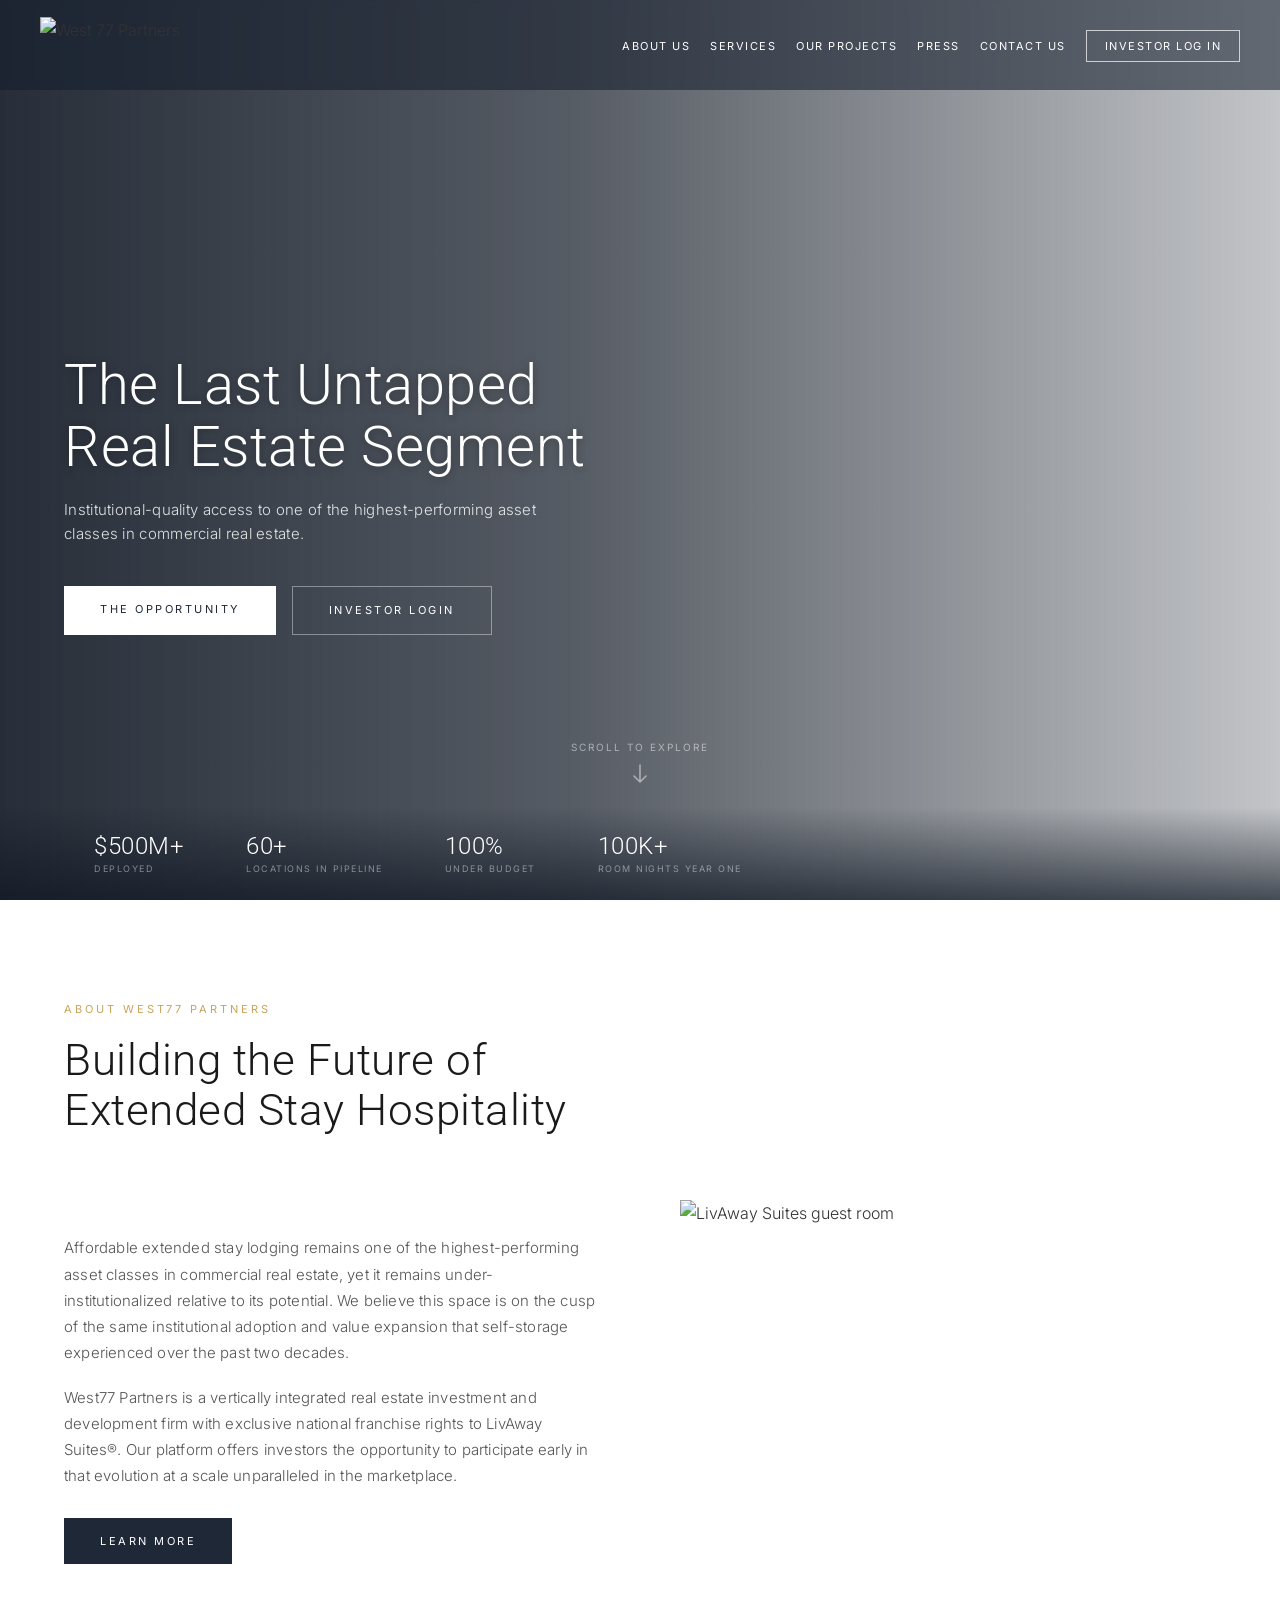
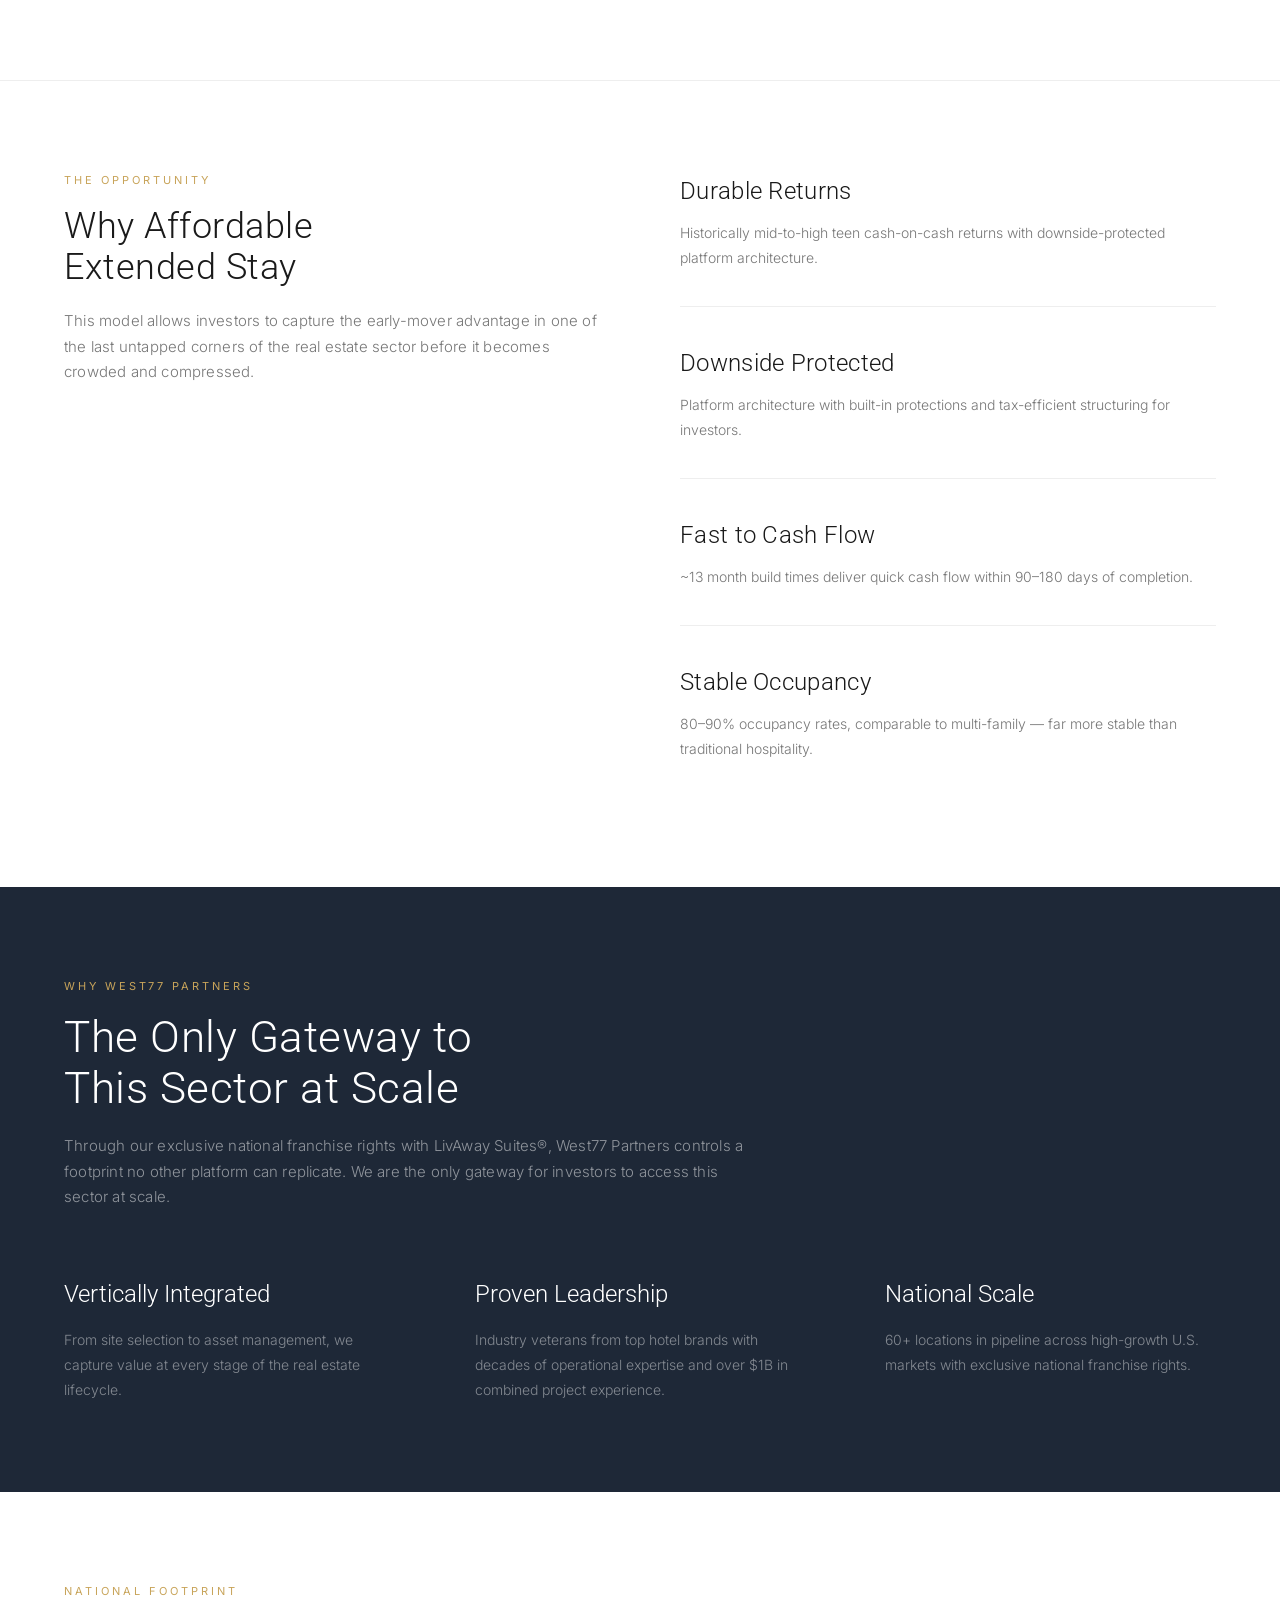
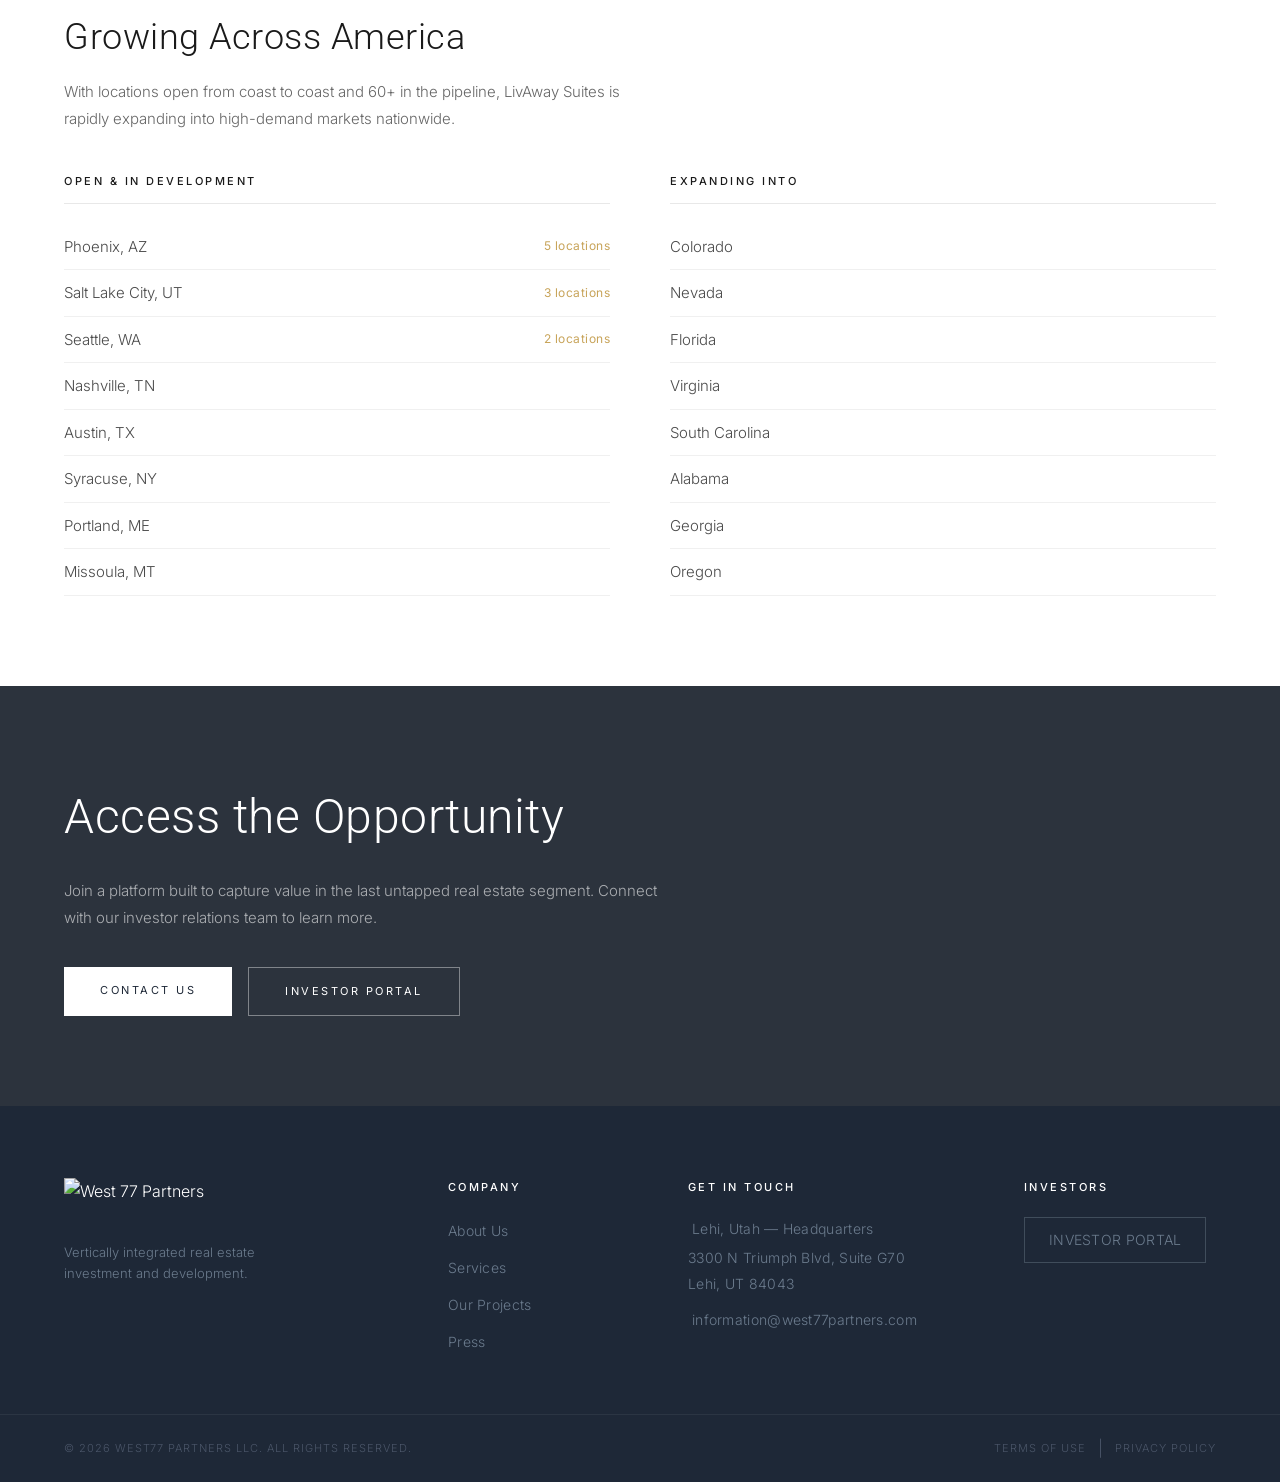
==== commit 4cddd26c: "Remove hero eyebrows and align page-hero titles with body margin - Remove the small eyebrow labels f" ====
--- a/index.html
+++ b/index.html
@@ -60,7 +60,6 @@
     </video>
     <div class="hero__overlay"></div>
     <div class="hero__content">
-      <p class="hero__eyebrow">Affordable Extended Stay Development</p>
       <h1 class="hero__title">The Last Untapped<br>Real Estate Segment</h1>
       <p class="hero__subtitle">Institutional-quality access to one of the highest-performing asset classes in commercial real estate.</p>
       <div class="hero__cta">
--- a/styles.css
+++ b/styles.css
@@ -195,27 +195,15 @@
   }
 }
 
-.hero__eyebrow,
 .hero__title,
 .hero__subtitle,
 .hero__cta {
   animation: heroFadeUp 1s cubic-bezier(0.16, 1, 0.3, 1) both;
 }
 
-.hero__eyebrow { animation-delay: 0.2s; }
-.hero__title { animation-delay: 0.4s; }
-.hero__subtitle { animation-delay: 0.6s; }
-.hero__cta { animation-delay: 0.8s; }
-
-.hero__eyebrow {
-  font-family: 'Inter', sans-serif;
-  font-size: 12px;
-  font-weight: 500;
-  letter-spacing: 3px;
-  text-transform: uppercase;
-  color: #c8a45a;
-  margin-bottom: 20px;
-}
+.hero__title { animation-delay: 0.3s; }
+.hero__subtitle { animation-delay: 0.5s; }
+.hero__cta { animation-delay: 0.7s; }
 
 .hero__title {
   font-family: 'Roboto', 'Helvetica Neue', sans-serif;
